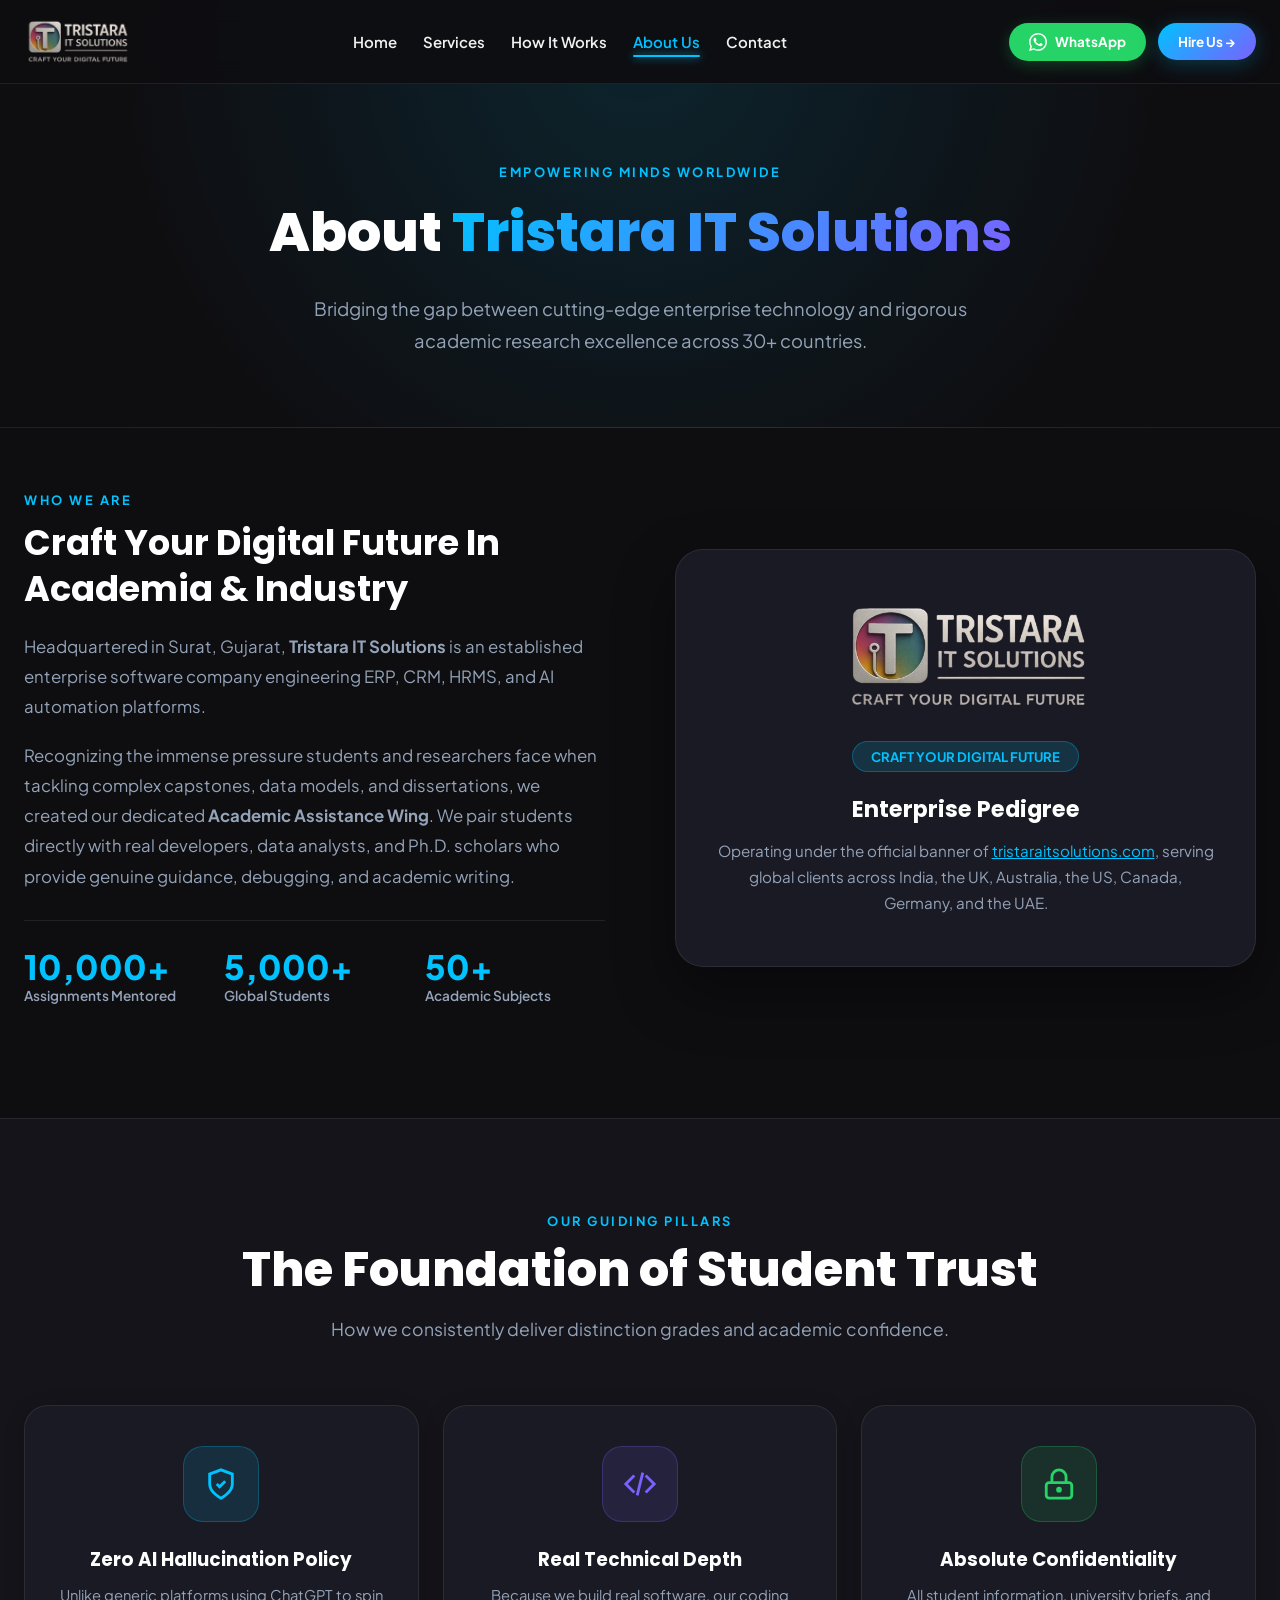
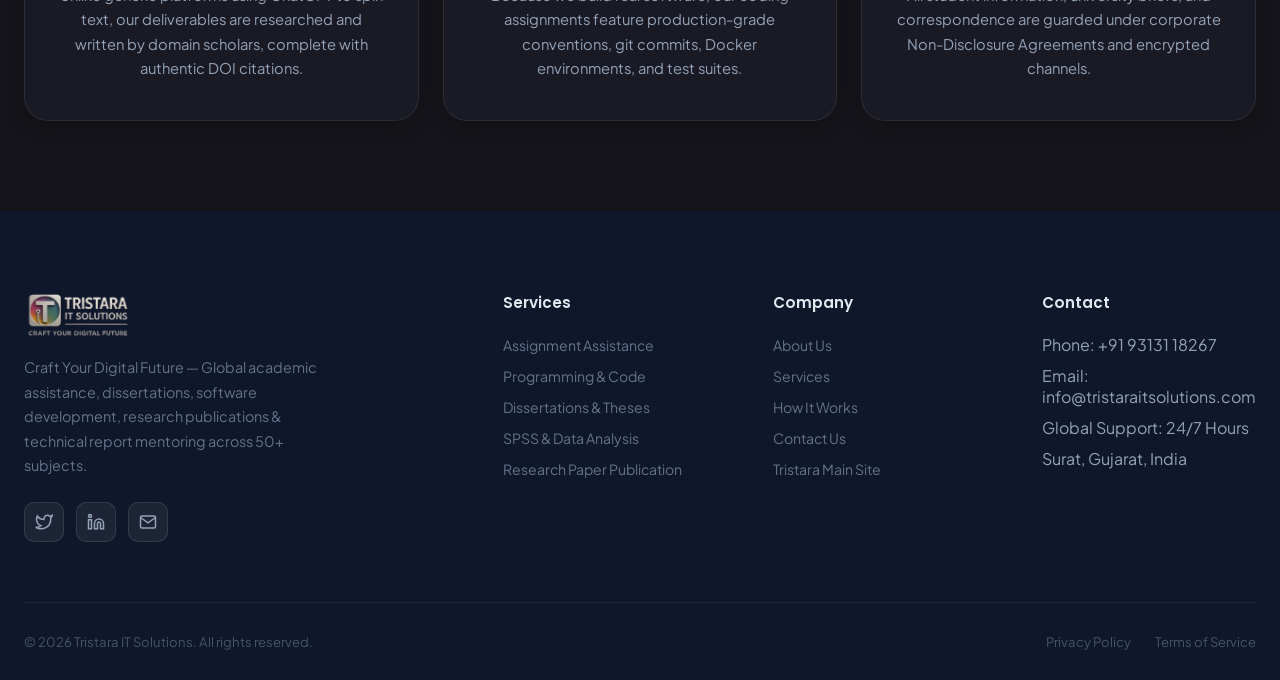
==== about.html @ 6f430f62 "first draft" ====
<!DOCTYPE html>
<html lang="en">
<head>
  <meta charset="UTF-8">
  <meta name="viewport" content="width=device-width, initial-scale=1.0">
  <title>About Us — Tristara IT Solutions | Craft Your Digital Future</title>

  <!-- Google Fonts -->
  <link rel="preconnect" href="https://fonts.googleapis.com">
  <link rel="preconnect" href="https://fonts.gstatic.com" crossorigin>
  <link href="https://fonts.googleapis.com/css2?family=Inter:wght@300;400;500;600;700&family=Plus+Jakarta+Sans:wght@400;500;600;700;800&family=Poppins:wght@300;400;500;600;700;800&display=swap" rel="stylesheet">

  <!-- Stylesheets -->
  <link rel="stylesheet" href="css/style.css">
  <link rel="stylesheet" href="css/animations.css">
  <link rel="stylesheet" href="css/responsive.css">
</head>
<body>

<!-- NAVBAR -->
<nav class="navbar" id="navbar">
  <div class="container">
    <a href="index.html" class="nav-logo">
      <img src="assets/images/tristara-official-logo.png" alt="Tristara IT Solutions" class="nav-logo-img">
    </a>
    <div class="nav-links">
      <a href="index.html">Home</a>
      <a href="services.html">Services</a>
      <a href="how-it-works.html">How It Works</a>
      <a href="about.html" class="active">About Us</a>
      <a href="contact.html">Contact</a>
    </div>

    <div class="nav-btns-group">
      <a href="https://wa.me/919313118267?text=Hi,%20I%20need%20academic%20assignment%20assistance%20from%20Tristara!" target="_blank" class="nav-btn whatsapp-btn">
        <svg width="18" height="18" viewBox="0 0 24 24" fill="currentColor"><path d="M.057 24l1.687-6.163c-1.041-1.804-1.588-3.849-1.587-5.946.003-6.556 5.338-11.891 11.893-11.891 3.181.001 6.167 1.24 8.413 3.488 2.245 2.248 3.481 5.236 3.48 8.414-.003 6.557-5.338 11.892-11.893 11.892-1.99-.001-3.951-.5-5.688-1.448l-6.305 1.654zm6.597-3.807c1.676.995 3.276 1.591 5.392 1.592 5.448 0 9.886-4.434 9.889-9.885.002-5.462-4.415-9.89-9.881-9.892-5.452 0-9.887 4.434-9.889 9.884-.001 2.225.651 3.891 1.746 5.634l-.999 3.648 3.742-.981zm11.387-5.464c-.074-.124-.272-.198-.57-.347-.297-.149-1.758-.868-2.031-.967-.272-.099-.47-.149-.669.149-.198.297-.768.967-.941 1.165-.173.198-.347.223-.644.074-.297-.149-1.255-.462-2.39-1.475-.883-.788-1.48-1.761-1.653-2.059-.173-.297-.018-.458.13-.606.134-.133.297-.347.446-.521.151-.172.2-.296.3-.495.099-.198.05-.372-.025-.521-.075-.148-.669-1.611-.916-2.206-.242-.579-.487-.501-.669-.51l-.57-.01c-.198 0-.52.074-.792.372s-1.04 1.016-1.04 2.479 1.065 2.876 1.213 3.074c.149.198 2.095 3.2 5.076 4.487.709.306 1.263.489 1.694.626.712.226 1.36.194 1.872.118.571-.085 1.758-.719 2.006-1.413.248-.695.248-1.29.173-1.414z"/></svg>
        WhatsApp
      </a>
      <a href="contact.html" class="nav-btn hire-btn">Hire Us →</a>
    </div>

    <button class="mobile-toggle" onclick="toggleMobile()" aria-label="Toggle Navigation">
      <span></span><span></span><span></span>
    </button>
  </div>
</nav>

<!-- Mobile Menu -->
<div class="mobile-menu-overlay" id="mobileOverlay" onclick="toggleMobile()"></div>
<div class="mobile-menu" id="mobileMenu">
  <button class="mobile-close" onclick="toggleMobile()" aria-label="Close Navigation">
    <svg width="24" height="24" fill="none" stroke="#ffffff" stroke-width="2">
      <line x1="18" y1="6" x2="6" y2="18"/>
      <line x1="6" y1="6" x2="18" y2="18"/>
    </svg>
  </button>
  <a href="index.html" onclick="toggleMobile()">Home</a>
  <a href="services.html" onclick="toggleMobile()">Services</a>
  <a href="how-it-works.html" onclick="toggleMobile()">How It Works</a>
  <a href="about.html" class="active" onclick="toggleMobile()">About Us</a>
  <a href="contact.html" onclick="toggleMobile()">Contact</a>
  <div style="margin-top: 24px; display: flex; flex-direction: column; gap: 12px;">
    <a href="https://wa.me/919313118267?text=Hi,%20I%20need%20academic%20assignment%20assistance%20from%20Tristara!" target="_blank" class="nav-btn whatsapp-btn" style="justify-content: center;">
      WhatsApp Quote
    </a>
    <a href="contact.html" class="nav-btn hire-btn" style="justify-content: center;">Hire Us</a>
  </div>
</div>

<!-- PAGE HEADER -->
<section style="padding: 160px 0 70px; background: radial-gradient(circle at 50% 10%, rgba(0, 194, 255, 0.12) 0%, transparent 70%), var(--bg-dark); text-align: center; border-bottom: 1px solid var(--border-dark);">
  <div class="container">
    <div class="section-label">Empowering Minds Worldwide</div>
    <h1 style="font-size: clamp(2.4rem, 4.5vw, 3.4rem); font-weight: 800; color: #ffffff; margin-bottom: 20px;">
      About <span class="gradient-text">Tristara IT Solutions</span>
    </h1>
    <p class="section-desc" style="margin: 0 auto; max-width: 720px; font-size: 1.15rem; color: #94a3b8;">
      Bridging the gap between cutting-edge enterprise technology and rigorous academic research excellence across 30+ countries.
    </p>
  </div>
</section>

<!-- CORPORATE IDENTITY SECTION -->
<section style="padding: 60px 0 90px; background: var(--bg-dark);">
  <div class="container" style="display: grid; grid-template-columns: 1fr 1fr; gap: 70px; align-items: center;">
    <div class="reveal-left">
      <div class="section-label">Who We Are</div>
      <h2 style="font-size: 2.2rem; font-weight: 700; color: #ffffff; margin-bottom: 20px; line-height: 1.3;">Craft Your Digital Future In Academia &amp; Industry</h2>
      <p style="color: #94a3b8; font-size: 1.05rem; line-height: 1.8; margin-bottom: 18px;">
        Headquartered in Surat, Gujarat, <strong>Tristara IT Solutions</strong> is an established enterprise software company engineering ERP, CRM, HRMS, and AI automation platforms.
      </p>
      <p style="color: #94a3b8; font-size: 1.05rem; line-height: 1.8; margin-bottom: 28px;">
        Recognizing the immense pressure students and researchers face when tackling complex capstones, data models, and dissertations, we created our dedicated <strong>Academic Assistance Wing</strong>. We pair students directly with real developers, data analysts, and Ph.D. scholars who provide genuine guidance, debugging, and academic writing.
      </p>
      <div style="display: grid; grid-template-columns: repeat(3, 1fr); gap: 20px; padding: 24px 0; border-top: 1px solid var(--border-dark);">
        <div>
          <div style="font-size: 2.1rem; font-weight: 800; color: var(--primary);">10,000+</div>
          <div style="font-size: 0.85rem; color: #94a3b8; font-weight: 600;">Assignments Mentored</div>
        </div>
        <div>
          <div style="font-size: 2.1rem; font-weight: 800; color: var(--primary);">5,000+</div>
          <div style="font-size: 0.85rem; color: #94a3b8; font-weight: 600;">Global Students</div>
        </div>
        <div>
          <div style="font-size: 2.1rem; font-weight: 800; color: var(--primary);">50+</div>
          <div style="font-size: 0.85rem; color: #94a3b8; font-weight: 600;">Academic Subjects</div>
        </div>
      </div>
    </div>
    <div class="reveal-right" style="text-align: center;">
      <div style="background: var(--card-dark); border: 1px solid var(--border-dark); border-radius: 28px; padding: 50px 40px; box-shadow: 0 25px 60px rgba(0,0,0,0.4); color: #fff;">
        <img src="assets/images/tristara-official-logo.png" alt="Tristara IT Solutions Logo" style="max-width: 250px; margin: 0 auto 28px;">
        <div style="display: inline-block; padding: 6px 18px; background: rgba(0, 194, 255, 0.15); color: #00C2FF; border-radius: 100px; font-size: 0.82rem; font-weight: 700; margin-bottom: 20px; border: 1px solid rgba(0, 194, 255, 0.3);">
          CRAFT YOUR DIGITAL FUTURE
        </div>
        <h3 style="font-size: 1.4rem; font-weight: 700; color: #fff; margin-bottom: 12px;">Enterprise Pedigree</h3>
        <p style="color: #94a3b8; font-size: 0.95rem; line-height: 1.7;">
          Operating under the official banner of <a href="https://tristaraitsolutions.com" target="_blank" style="color: #00C2FF; text-decoration: underline;">tristaraitsolutions.com</a>, serving global clients across India, the UK, Australia, the US, Canada, Germany, and the UAE.
        </p>
      </div>
    </div>
  </div>
</section>

<!-- CORE PILLARS OF EXCELLENCE -->
<section style="padding: 90px 0; background: var(--bg-dark2); border-top: 1px solid var(--border-dark);">
  <div class="container">
    <div style="text-align: center; margin-bottom: 60px;" class="reveal">
      <div class="section-label">Our Guiding Pillars</div>
      <h2 class="section-title">The Foundation of Student Trust</h2>
      <p class="section-desc" style="margin: 0 auto;">How we consistently deliver distinction grades and academic confidence.</p>
    </div>
    <div class="why-grid">
      <div class="why-card reveal">
        <div class="why-icon" style="background: rgba(0, 194, 255, 0.12); border: 1px solid rgba(0, 194, 255, 0.25);">
          <svg viewBox="0 0 24 24" fill="none" stroke="var(--primary)" stroke-width="2"><path d="M12 22s8-4 8-10V5l-8-3-8 3v7c0 6 8 10 8 10z"/><path d="M9 12l2 2 4-4"/></svg>
        </div>
        <h3>Zero AI Hallucination Policy</h3>
        <p>Unlike generic platforms using ChatGPT to spin text, our deliverables are researched and written by domain scholars, complete with authentic DOI citations.</p>
      </div>
      <div class="why-card reveal">
        <div class="why-icon" style="background: rgba(123, 97, 255, 0.12); border: 1px solid rgba(123, 97, 255, 0.25);">
          <svg viewBox="0 0 24 24" fill="none" stroke="var(--purple)" stroke-width="2"><polyline points="16 18 22 12 16 6"/><polyline points="8 6 2 12 8 18"/><line x1="14" y1="4" x2="10" y2="20"/></svg>
        </div>
        <h3>Real Technical Depth</h3>
        <p>Because we build real software, our coding assignments feature production-grade conventions, git commits, Docker environments, and test suites.</p>
      </div>
      <div class="why-card reveal">
        <div class="why-icon" style="background: rgba(37, 211, 102, 0.12); border: 1px solid rgba(37, 211, 102, 0.25);">
          <svg viewBox="0 0 24 24" fill="none" stroke="#25D366" stroke-width="2"><rect x="3" y="11" width="18" height="11" rx="2" ry="2"/><path d="M7 11V7a5 5 0 0 1 10 0v4"/><circle cx="12" cy="16" r="1"/></svg>
        </div>
        <h3>Absolute Confidentiality</h3>
        <p>All student information, university briefs, and correspondence are guarded under corporate Non-Disclosure Agreements and encrypted channels.</p>
      </div>
    </div>
  </div>
</section>

<!-- FOOTER -->
<footer class="footer">
  <div class="container">
    <div class="footer-grid">
      <div class="footer-brand">
        <div class="nav-logo">
          <img src="assets/images/tristara-official-logo.png" alt="Tristara IT Solutions" class="nav-logo-img">
        </div>
        <p>Craft Your Digital Future — Global academic assistance, dissertations, software development, research publications & technical report mentoring across 50+ subjects.</p>
        <div class="social-links">
          <a href="#" class="social-link" aria-label="Twitter"><svg viewBox="0 0 24 24" fill="none" stroke="currentColor" stroke-width="2"><path d="M23 3a10.9 10.9 0 0 1-3.14 1.53 4.48 4.48 0 0 0-7.86 3v1A10.66 10.66 0 0 1 3 4s-4 9 5 13a11.64 11.64 0 0 1-7 2c9 5 20 0 20-11.5a4.5 4.5 0 0 0-.08-.83A7.72 7.72 0 0 0 23 3z"/></svg></a>
          <a href="#" class="social-link" aria-label="LinkedIn"><svg viewBox="0 0 24 24" fill="none" stroke="currentColor" stroke-width="2"><path d="M16 8a6 6 0 0 1 6 6v7h-4v-7a2 2 0 0 0-2-2 2 2 0 0 0-2 2v7h-4v-7a6 6 0 0 1 6-6z"/><rect x="2" y="9" width="4" height="12"/><circle cx="4" cy="4" r="2"/></svg></a>
          <a href="#" class="social-link" aria-label="Email"><svg viewBox="0 0 24 24" fill="none" stroke="currentColor" stroke-width="2"><path d="M4 4h16c1.1 0 2 .9 2 2v12c0 1.1-.9 2-2 2H4c-1.1 0-2-.9-2-2V6c0-1.1.9-2 2-2z"/><polyline points="22,6 12,13 2,6"/></svg></a>
        </div>
      </div>
      <div class="footer-col">
        <h4>Services</h4>
        <ul>
          <li><a href="services.html">Assignment Assistance</a></li>
          <li><a href="services.html">Programming &amp; Code</a></li>
          <li><a href="services.html">Dissertations &amp; Theses</a></li>
          <li><a href="services.html">SPSS &amp; Data Analysis</a></li>
          <li><a href="services.html">Research Paper Publication</a></li>
        </ul>
      </div>
      <div class="footer-col">
        <h4>Company</h4>
        <ul>
          <li><a href="about.html">About Us</a></li>
          <li><a href="services.html">Services</a></li>
          <li><a href="how-it-works.html">How It Works</a></li>
          <li><a href="contact.html">Contact Us</a></li>
          <li><a href="https://tristaraitsolutions.com" target="_blank">Tristara Main Site</a></li>
        </ul>
      </div>
      <div class="footer-col">
        <h4>Contact</h4>
        <ul>
          <li>Phone: +91 93131 18267</li>
          <li>Email: info@tristaraitsolutions.com</li>
          <li>Global Support: 24/7 Hours</li>
          <li>Surat, Gujarat, India</li>
        </ul>
      </div>
    </div>
    <div class="footer-bottom">
      <p>&copy; 2026 Tristara IT Solutions. All rights reserved.</p>
      <div class="footer-legal">
        <a href="#">Privacy Policy</a>
        <a href="#">Terms of Service</a>
      </div>
    </div>
  </div>
</footer>

<!-- JavaScript -->
<script src="js/animations.js"></script>
<script src="js/main.js"></script>
</body>
</html>
---- css/style.css ----
/* ===== THEME VARIABLES (MATCHING TRISTARAITSOLUTIONS.COM) ===== */
:root {
  --primary: #00C2FF;
  --primary-glow: rgba(0, 194, 255, 0.35);
  --blue: #00C2FF;
  --purple: #7B61FF;
  --grad: linear-gradient(135deg, #00C2FF, #7B61FF);
  --bg-dark: #0e0e11;
  --bg-dark2: #14141a;
  --card-dark: #1a1a24;
  --border-dark: rgba(255, 255, 255, 0.08);
  --border-hover: rgba(0, 194, 255, 0.35);
  --text-white: #ffffff;
  --text-gray: #94a3b8;
  --text-dark: #e2e8f0;
  --nav-height: 84px;
}

/* ===== RESET & BASE ===== */
*,
*::before,
*::after {
  margin: 0;
  padding: 0;
  box-sizing: border-box;
}

html {
  scroll-behavior: smooth;
  font-size: 16px;
}

body {
  font-family: 'Plus Jakarta Sans', 'Inter', sans-serif;
  color: #e2e8f0;
  background: var(--bg-dark);
  overflow-x: hidden;
  -webkit-font-smoothing: antialiased;
}

h1, h2, h3, h4, h5, h6 {
  font-family: 'Poppins', 'Plus Jakarta Sans', sans-serif;
}

a {
  text-decoration: none;
  color: inherit;
}

img {
  max-width: 100%;
  display: block;
}

ul {
  list-style: none;
}


/* ===== UTILITY ===== */
.container {
  max-width: 1280px;
  margin: 0 auto;
  padding: 0 24px;
}

.section-label {
  font-family: 'Plus Jakarta Sans', sans-serif;
  font-size: 0.8rem;
  font-weight: 700;
  letter-spacing: 2.5px;
  text-transform: uppercase;
  color: var(--primary);
  margin-bottom: 12px;
  display: inline-block;
}

.section-title {
  font-size: clamp(2.2rem, 4.2vw, 3rem);
  font-weight: 800;
  color: #ffffff;
  line-height: 1.2;
  margin-bottom: 16px;
}

.section-desc {
  font-size: 1.1rem;
  color: #94a3b8;
  line-height: 1.75;
  max-width: 640px;
}


/* ===== BUTTONS (MATCHING TRISTARA ITSOLUTIONS) ===== */
.btn-primary, .btn-grad {
  display: inline-flex;
  align-items: center;
  gap: 8px;
  padding: 13px 28px;
  background: var(--grad);
  color: #fff;
  font-family: 'Plus Jakarta Sans', sans-serif;
  font-weight: 700;
  font-size: 0.95rem;
  border: none;
  border-radius: 50px;
  cursor: pointer;
  transition: all 0.3s ease;
  box-shadow: 0 4px 20px rgba(0, 194, 255, 0.25);
}

.btn-primary:hover, .btn-grad:hover {
  transform: translateY(-2px);
  box-shadow: 0 8px 30px rgba(0, 194, 255, 0.45);
  opacity: 0.95;
}

.btn-secondary {
  display: inline-flex;
  align-items: center;
  gap: 8px;
  padding: 13px 28px;
  background: rgba(255, 255, 255, 0.05);
  color: #ffffff;
  font-family: 'Plus Jakarta Sans', sans-serif;
  font-weight: 600;
  font-size: 0.95rem;
  border: 1.5px solid rgba(255, 255, 255, 0.2);
  border-radius: 50px;
  cursor: pointer;
  transition: all 0.3s ease;
}

.btn-secondary:hover {
  background: rgba(255, 255, 255, 0.12);
  border-color: var(--primary);
  color: var(--primary);
  transform: translateY(-2px);
}

.nav-btns-group {
  display: flex;
  align-items: center;
  gap: 12px;
}

.nav-btn {
  padding: 10px 20px;
  border-radius: 50px;
  text-decoration: none;
  font-weight: 700;
  font-size: 13.5px;
  transition: 0.3s;
  display: inline-flex;
  align-items: center;
  gap: 8px;
  border: none;
  cursor: pointer;
  font-family: 'Plus Jakarta Sans', sans-serif;
}

.whatsapp-btn {
  background: #25D366;
  color: #fff;
  box-shadow: 0 4px 15px rgba(37, 211, 102, 0.25);
}

.whatsapp-btn:hover {
  transform: translateY(-2px);
  box-shadow: 0 8px 25px rgba(37, 211, 102, 0.4);
  color: #fff;
}

.hire-btn {
  background: linear-gradient(135deg, #00C2FF, #7B61FF);
  color: #fff;
  box-shadow: 0 4px 20px rgba(0, 194, 255, 0.25);
}

.hire-btn:hover {
  transform: translateY(-2px);
  box-shadow: 0 8px 30px rgba(0, 194, 255, 0.45);
  opacity: 0.95;
}


/* ===== PREMIUM NAVBAR (MATCHING TRISTARAITSOLUTIONS.COM) ===== */
.navbar {
  position: fixed;
  top: 0;
  left: 0;
  width: 100%;
  height: var(--nav-height);
  z-index: 1000;
  background: rgba(14, 14, 17, 0.95);
  backdrop-filter: blur(12px);
  -webkit-backdrop-filter: blur(12px);
  border-bottom: 1px solid rgba(255, 255, 255, 0.08);
  display: flex;
  align-items: center;
  transition: all 0.3s ease;
}

.navbar.scrolled {
  background: rgba(14, 14, 17, 0.98);
  box-shadow: 0 10px 30px rgba(0, 0, 0, 0.4);
}

.navbar .container {
  display: flex;
  justify-content: space-between;
  align-items: center;
  width: 100%;
}

.nav-logo {
  display: flex;
  align-items: center;
  text-decoration: none;
}

.nav-logo-img {
  height: 48px;
  width: auto;
  max-width: 190px;
  object-fit: contain;
  display: block;
  transition: transform 0.3s ease;
}

.nav-logo:hover .nav-logo-img {
  transform: scale(1.03);
}

.nav-links {
  display: flex;
  align-items: center;
  gap: 26px;
  list-style: none;
}

.nav-links a {
  font-size: 15px;
  font-weight: 600;
  color: #f1f1f1;
  transition: color 0.25s ease;
  position: relative;
  display: flex;
  align-items: center;
  gap: 6px;
  padding: 6px 0;
}

.nav-links a:hover,
.nav-links a.active {
  color: var(--primary);
}

.nav-links a.active::after {
  content: '';
  position: absolute;
  bottom: 0;
  left: 0;
  width: 100%;
  height: 2px;
  background: var(--primary);
  border-radius: 2px;
  box-shadow: 0 0 8px var(--primary);
}

.mobile-toggle {
  display: none;
  cursor: pointer;
  background: none;
  border: none;
}

.mobile-toggle span {
  display: block;
  width: 26px;
  height: 2px;
  background: #ffffff;
  margin: 6px 0;
  transition: all 0.3s;
}


/* ===== HERO ===== */
.hero {
  min-height: 100vh;
  display: flex;
  align-items: center;
  padding-top: calc(var(--nav-height) + 40px);
  position: relative;
  overflow: hidden;
  background: radial-gradient(circle at 80% 20%, rgba(0, 194, 255, 0.08) 0%, transparent 60%),
              radial-gradient(circle at 20% 80%, rgba(123, 97, 255, 0.06) 0%, transparent 60%),
              var(--bg-dark);
}

.hero::before {
  content: '';
  position: absolute;
  top: -30%;
  right: -10%;
  width: 700px;
  height: 700px;
  background: radial-gradient(circle, rgba(0, 194, 255, 0.12) 0%, transparent 70%);
  border-radius: 50%;
  pointer-events: none;
}

.hero::after {
  content: '';
  position: absolute;
  bottom: -20%;
  left: -10%;
  width: 600px;
  height: 600px;
  background: radial-gradient(circle, rgba(123, 97, 255, 0.08) 0%, transparent 70%);
  border-radius: 50%;
  pointer-events: none;
}

.hero .container {
  display: grid;
  grid-template-columns: 1fr 1fr;
  gap: 60px;
  align-items: center;
  position: relative;
  z-index: 2;
}

.hero-content {
  max-width: 580px;
}

.hero-badge {
  display: inline-flex;
  align-items: center;
  gap: 8px;
  padding: 8px 18px;
  background: linear-gradient(135deg, rgba(0, 194, 255, 0.12), rgba(123, 97, 255, 0.12));
  border: 1px solid rgba(0, 194, 255, 0.3);
  color: var(--primary);
  font-size: 0.82rem;
  font-weight: 700;
  border-radius: 50px;
  margin-bottom: 24px;
  letter-spacing: 0.5px;
}

.hero-badge span {
  animation: pulse-dot 2s infinite;
}

@keyframes pulse-dot {
  0%, 100% { opacity: 1; }
  50% { opacity: 0.3; }
}

.hero h1 {
  font-size: clamp(2.5rem, 5vw, 3.8rem);
  font-weight: 800;
  line-height: 1.15;
  color: #ffffff;
  margin-bottom: 20px;
}

.hero h1 .gradient-text, .gradient-text {
  background: var(--grad);
  -webkit-background-clip: text;
  -webkit-text-fill-color: transparent;
  background-clip: text;
}

.hero p {
  font-size: 1.15rem;
  color: #94a3b8;
  line-height: 1.75;
  margin-bottom: 36px;
}

.hero-buttons {
  display: flex;
  gap: 16px;
  flex-wrap: wrap;
  margin-bottom: 48px;
}

.hero-trust {
  display: flex;
  gap: 32px;
  flex-wrap: wrap;
  border-top: 1px solid var(--border-dark);
  padding-top: 28px;
}

.trust-item {
  display: flex;
  align-items: center;
  gap: 12px;
}

.trust-icon {
  width: 42px;
  height: 42px;
  background: rgba(0, 194, 255, 0.1);
  border: 1px solid rgba(0, 194, 255, 0.2);
  border-radius: 12px;
  display: flex;
  align-items: center;
  justify-content: center;
}

.trust-icon svg {
  width: 20px;
  height: 20px;
  color: var(--primary);
}

.trust-text .trust-number {
  font-family: 'Poppins', sans-serif;
  font-weight: 700;
  font-size: 1.1rem;
  color: #ffffff;
}

.trust-text .trust-label {
  font-size: 0.78rem;
  color: #94a3b8;
  font-weight: 500;
}


/* ===== HERO ILLUSTRATION ===== */
.hero-visual {
  position: relative;
  display: flex;
  align-items: center;
  justify-content: center;
}

.hero-illustration {
  width: 100%;
  max-width: 520px;
  position: relative;
  z-index: 2;
}

.hero-illustration svg {
  width: 100%;
  height: auto;
}


/* ===== FLOATING ELEMENTS ===== */
.floating-el {
  position: absolute;
  z-index: 3;
  animation: float 6s ease-in-out infinite;
}

.floating-el:nth-child(2) { animation-delay: -1s; }
.floating-el:nth-child(3) { animation-delay: -2s; }
.floating-el:nth-child(4) { animation-delay: -3s; }
.floating-el:nth-child(5) { animation-delay: -4s; }

@keyframes float {
  0%, 100% { transform: translateY(0px) rotate(0deg); }
  25% { transform: translateY(-15px) rotate(2deg); }
  50% { transform: translateY(-8px) rotate(-1deg); }
  75% { transform: translateY(-20px) rotate(1deg); }
}

.float-book   { top: 5%; right: 5%; }
.float-paper  { top: 20%; left: -5%; }
.float-laptop { bottom: 15%; right: 0%; }
.float-bulb   { top: -5%; left: 30%; }
.float-code   { bottom: 5%; left: 5%; }


/* ===== TRUST BAR ===== */
.trust-bar {
  padding: 60px 0;
  background: linear-gradient(135deg, #2563EB, #1E40AF);
  position: relative;
  overflow: hidden;
}

.trust-bar::before {
  content: '';
  position: absolute;
  top: 0; left: 0; right: 0; bottom: 0;
  background: url("data:image/svg+xml,%3Csvg width='60' height='60' viewBox='0 0 60 60' xmlns='http://www.w3.org/2000/svg'%3E%3Cg fill='none' fill-rule='evenodd'%3E%3Cg fill='%23ffffff' fill-opacity='0.05'%3E%3Cpath d='M36 34v-4h-2v4h-4v2h4v4h2v-4h4v-2h-4zm0-30V0h-2v4h-4v2h4v4h2V6h4V4h-4zM6 34v-4H4v4H0v2h4v4h2v-4h4v-2H6zM6 4V0H4v4H0v2h4v4h2V6h4V4H6z'/%3E%3C/g%3E%3C/g%3E%3C/svg%3E");
  pointer-events: none;
}

.trust-bar .container {
  display: grid;
  grid-template-columns: repeat(4, 1fr);
  gap: 40px;
  text-align: center;
}

.trust-stat {
  position: relative;
}

.trust-stat-number {
  font-family: 'Poppins', sans-serif;
  font-size: clamp(2rem, 4vw, 2.8rem);
  font-weight: 700;
  color: #ffffff;
  margin-bottom: 4px;
}

.trust-stat-label {
  font-size: 0.95rem;
  color: rgba(255, 255, 255, 0.8);
  font-weight: 400;
}


/* ===== HOW IT WORKS (LIGHT THEME) ===== */
.how-it-works {
  padding: 120px 0;
  position: relative;
  background: #f8faff;
  border-top: 1px solid #e2e8f0;
  border-bottom: 1px solid #e2e8f0;
}

.how-header {
  text-align: center;
  margin-bottom: 80px;
}

.how-header .section-label {
  color: #2563EB;
}

.how-header .section-title {
  color: #0f172a;
}

.how-header .section-desc {
  color: #64748b;
  margin: 0 auto;
}

/* Paper Airplane SVG Path */
.airplane-path-container {
  position: absolute;
  top: 0;
  left: 0;
  width: 100%;
  height: 100%;
  pointer-events: none;
  z-index: 1;
}

.airplane-path-container svg {
  width: 100%;
  height: 100%;
}

.flight-path {
  fill: none;
  stroke: #2563EB;
  stroke-width: 2.5;
  stroke-dasharray: 8, 8;
  opacity: 0.45;
}

.paper-airplane {
  position: absolute;
  z-index: 5;
  filter: drop-shadow(0 4px 14px rgba(37, 99, 235, 0.35));
  transition: none;
}

/* Steps */
.steps-wrapper {
  position: relative;
  z-index: 2;
}

.step-row {
  display: grid;
  grid-template-columns: 1fr 1fr;
  gap: 80px;
  align-items: center;
  margin-bottom: 100px;
}

.step-row:last-child {
  margin-bottom: 0;
}

.step-row.reverse .step-visual {
  order: 2;
}

.step-row.reverse .step-content {
  order: 1;
}

.step-visual {
  display: flex;
  justify-content: center;
  align-items: center;
}

.step-illustration {
  width: 100%;
  max-width: 380px;
  position: relative;
}

.step-illustration svg {
  width: 100%;
  height: auto;
}

.step-number {
  display: inline-flex;
  align-items: center;
  justify-content: center;
  width: 50px;
  height: 50px;
  background: linear-gradient(135deg, #2563EB, #7B61FF);
  color: #fff;
  font-family: 'Poppins', sans-serif;
  font-weight: 700;
  font-size: 1.25rem;
  border-radius: 16px;
  margin-bottom: 20px;
  box-shadow: 0 4px 20px rgba(37, 99, 235, 0.25);
}

.step-content h3 {
  font-size: 1.7rem;
  font-weight: 700;
  color: #0f172a;
  margin-bottom: 14px;
}

.step-content p {
  font-size: 1.05rem;
  color: #475569;
  line-height: 1.75;
  max-width: 440px;
}

.step-content .step-features {
  margin-top: 24px;
  display: flex;
  flex-direction: column;
  gap: 12px;
}

.step-feature {
  display: flex;
  align-items: center;
  gap: 12px;
  font-size: 0.95rem;
  color: #334155;
}

.step-feature svg {
  width: 18px;
  height: 18px;
  color: #2563EB;
  flex-shrink: 0;
}


/* ===== SERVICES ===== */
.services {
  padding: 120px 0;
  background: var(--bg-dark);
}

.services-header {
  text-align: center;
  margin-bottom: 70px;
}

.services-header .section-desc {
  margin: 0 auto;
}

.services-grid {
  display: grid;
  grid-template-columns: repeat(3, 1fr);
  gap: 28px;
}

.service-card {
  position: relative;
  background: var(--card-dark);
  border: 1px solid var(--border-dark);
  border-radius: 20px;
  padding: 38px 30px;
  transition: all 0.4s cubic-bezier(0.16, 1, 0.3, 1);
  overflow: hidden;
  cursor: pointer;
}

.service-card::before {
  content: '';
  position: absolute;
  top: 0;
  left: 0;
  width: 100%;
  height: 3px;
  background: var(--grad);
  transform: scaleX(0);
  transform-origin: left;
  transition: transform 0.4s cubic-bezier(0.16, 1, 0.3, 1);
}

.service-card:hover {
  border-color: var(--border-hover);
  transform: translateY(-8px);
  box-shadow: 0 20px 50px rgba(0, 194, 255, 0.12);
}

.service-card:hover::before {
  transform: scaleX(1);
}

.service-card:nth-child(even) {
  margin-top: 40px;
}

.service-icon {
  width: 64px;
  height: 64px;
  background: rgba(0, 194, 255, 0.1);
  border: 1px solid rgba(0, 194, 255, 0.2);
  border-radius: 16px;
  display: flex;
  align-items: center;
  justify-content: center;
  margin-bottom: 22px;
  transition: all 0.3s ease;
}

.service-card:hover .service-icon {
  background: var(--grad);
  border-color: transparent;
}

.service-card:hover .service-icon svg {
  color: #fff;
}

.service-icon svg {
  width: 28px;
  height: 28px;
  color: var(--primary);
  transition: color 0.3s;
}

.service-card h3 {
  font-size: 1.25rem;
  font-weight: 700;
  color: #ffffff;
  margin-bottom: 12px;
}

.service-card p {
  font-size: 0.92rem;
  color: #94a3b8;
  line-height: 1.65;
}

.service-card .service-arrow {
  display: flex;
  align-items: center;
  gap: 6px;
  margin-top: 18px;
  font-size: 0.88rem;
  font-weight: 600;
  color: var(--primary);
  opacity: 0;
  transform: translateX(-10px);
  transition: all 0.3s ease;
}

.service-card:hover .service-arrow {
  opacity: 1;
  transform: translateX(0);
}


/* ===== SUBJECTS (GLOBAL KNOWLEDGE NETWORK GLOBE THEME — LIGHT SECTION, DARK GLOBE & PILLS) ===== */
.subjects {
  padding: 120px 0;
  background: #ffffff;
  border-top: 1px solid #e2e8f0;
  border-bottom: 1px solid #e2e8f0;
  position: relative;
  overflow: hidden;
}

.subjects-header {
  text-align: center;
  margin-bottom: 50px;
  position: relative;
  z-index: 5;
}

.subjects-header .section-label {
  color: #2563EB;
}

.subjects-header .section-title {
  color: #0f172a;
}

.subjects-header .section-desc {
  margin: 0 auto;
  color: #64748b;
}

/* Orbit Ecosystem Container */
.subjects-orbit-stage {
  position: relative;
  max-width: 960px;
  min-height: 620px;
  margin: 0 auto;
  display: flex;
  align-items: center;
  justify-content: center;
}

/* Central Elegant Light Tech Globe */
.globe-core {
  position: relative;
  z-index: 10;
  width: 154px;
  height: 154px;
  border-radius: 50%;
  background: radial-gradient(circle at 35% 35%, #ffffff 0%, #eff6ff 70%, #dbeafe 100%);
  border: 2px solid #64748b;
  box-shadow: 0 12px 35px rgba(15, 23, 42, 0.12), inset 0 2px 6px rgba(255, 255, 255, 0.8);
  display: flex;
  flex-direction: column;
  align-items: center;
  justify-content: center;
  text-align: center;
}

.globe-icon-svg {
  width: 62px;
  height: 62px;
  margin-bottom: 4px;
}

.globe-core .globe-badge-txt {
  font-family: 'Poppins', sans-serif;
  font-size: 0.82rem;
  font-weight: 700;
  letter-spacing: 0.5px;
  text-transform: uppercase;
  color: #0f172a;
}

.globe-core .globe-sub-txt {
  font-size: 0.72rem;
  font-weight: 700;
  color: #2563EB;
}

/* Concentric Orbit Rings (Darkened for Clear Definition) */
.orbit-ring {
  position: absolute;
  top: 50%;
  left: 50%;
  transform: translate(-50%, -50%);
  border-radius: 50%;
  pointer-events: none;
}

.orbit-ring-inner {
  width: 360px;
  height: 360px;
  border: 2px dashed #64748b;
  opacity: 0.85;
}

.orbit-ring-mid {
  width: 560px;
  height: 560px;
  border: 2px dashed #64748b;
  opacity: 0.65;
}

.orbit-ring-outer {
  width: 760px;
  height: 760px;
  border: 2px dashed #94a3b8;
  opacity: 0.6;
}

/* Orbit Subject Nodes (Clean Premium Cards with Defined Darker Borders) */
.subject-node {
  position: absolute;
  z-index: 12;
  background: #ffffff;
  border: 1.5px solid #94a3b8;
  border-radius: 30px;
  padding: 10px 22px;
  font-family: 'Plus Jakarta Sans', sans-serif;
  font-size: 0.88rem;
  font-weight: 600;
  color: #0f172a;
  display: inline-flex;
  align-items: center;
  gap: 9px;
  white-space: nowrap;
  box-shadow: 0 4px 18px rgba(15, 23, 42, 0.08);
  transition: all 0.25s ease;
  cursor: pointer;
}

.subject-node .node-dot {
  width: 8px;
  height: 8px;
  border-radius: 50%;
  background: #2563EB;
  flex-shrink: 0;
}

/* Simple, gentle hover animation */
.subject-node:hover {
  border-color: #2563EB;
  color: #2563EB;
  background: #f8faff;
  transform: translateY(-2px);
  box-shadow: 0 8px 24px rgba(37, 99, 235, 0.14);
}

/* Maintain exact center X alignment for middle three items on hover */
.subject-node.sn-cs:hover,
.subject-node.sn-ds:hover,
.subject-node.sn-fin:hover {
  transform: translateX(-50%) translateY(-2px);
}

/* Node Clean Orbital Coordinates */
.sn-cs   { top: 5%;  left: 50%; transform: translateX(-50%); }
.sn-it   { top: 16%; right: 14%; }
.sn-eng  { top: 40%; right: 4%; }
.sn-math { top: 66%; right: 8%; }
.sn-bus  { bottom: 12%; right: 20%; }
.sn-fin  { bottom: 3%; left: 50%; transform: translateX(-50%); }
.sn-mkt  { bottom: 12%; left: 20%; }
.sn-stat { top: 66%; left: 8%; }
.sn-hlth { top: 40%; left: 4%; }
.sn-econ { top: 16%; left: 14%; }
.sn-ds   { top: 27%; left: 50%; transform: translateX(-50%); }

/* Mobile fallback for orbit */
@media (max-width: 820px) {
  .subjects-orbit-stage {
    min-height: auto;
    display: flex;
    flex-wrap: wrap;
    gap: 12px;
    justify-content: center;
    padding: 20px 0;
  }
  .globe-core {
    width: 130px;
    height: 130px;
    margin-bottom: 24px;
    order: -1;
  }
  .globe-icon-svg {
    width: 50px;
    height: 50px;
  }
  .orbit-ring {
    display: none;
  }
  .subject-node {
    position: static;
    transform: none !important;
  }
}


/* ===== WHY CHOOSE US (DARK THEME) ===== */
.why-us {
  padding: 120px 0;
  background: var(--bg-dark2);
  border-top: 1px solid var(--border-dark);
}

.why-header {
  text-align: center;
  margin-bottom: 70px;
}

.why-header .section-label {
  color: var(--primary);
}

.why-header .section-title {
  color: #ffffff;
}

.why-header .section-desc {
  margin: 0 auto;
  color: #94a3b8;
}

.why-grid {
  display: grid;
  grid-template-columns: repeat(3, 1fr);
  gap: 24px;
}

.why-card {
  background: var(--card-dark);
  border: 1px solid var(--border-dark);
  border-radius: 24px;
  padding: 40px 32px;
  text-align: center;
  transition: all 0.4s cubic-bezier(0.16, 1, 0.3, 1);
  box-shadow: 0 4px 20px rgba(0, 0, 0, 0.2);
}

.why-card:hover {
  transform: translateY(-6px);
  box-shadow: 0 20px 50px rgba(0, 194, 255, 0.15);
  border-color: var(--primary);
}

.why-icon {
  width: 76px;
  height: 76px;
  background: rgba(0, 194, 255, 0.1);
  border: 1px solid rgba(0, 194, 255, 0.2);
  border-radius: 20px;
  display: flex;
  align-items: center;
  justify-content: center;
  margin: 0 auto 24px;
  transition: all 0.3s ease;
}

.why-card:hover .why-icon {
  background: var(--grad);
  border-color: transparent;
}

.why-icon svg {
  width: 34px;
  height: 34px;
  color: var(--primary);
  transition: color 0.3s ease;
}

.why-card:hover .why-icon svg {
  color: #ffffff;
}

.why-card h3 {
  font-size: 1.15rem;
  font-weight: 700;
  color: #ffffff;
  margin-bottom: 10px;
}

.why-card p {
  font-size: 0.92rem;
  color: #94a3b8;
  line-height: 1.65;
}


/* ===== ACHIEVEMENTS ===== */
.achievements {
  padding: 120px 0;
  background: linear-gradient(135deg, #0f172a, #1e293b);
  position: relative;
  overflow: hidden;
}

.achievements::before {
  content: '';
  position: absolute;
  top: 50%;
  left: 50%;
  width: 600px;
  height: 600px;
  background: radial-gradient(circle, rgba(37, 99, 235, 0.15) 0%, transparent 70%);
  transform: translate(-50%, -50%);
  pointer-events: none;
}

.achieve-header {
  text-align: center;
  margin-bottom: 60px;
}

.achieve-header .section-label { color: #60a5fa; }
.achieve-header .section-title { color: #ffffff; }
.achieve-header .section-desc { color: rgba(255, 255, 255, 0.6); margin: 0 auto; }

.achieve-grid {
  display: grid;
  grid-template-columns: repeat(4, 1fr);
  gap: 24px;
  position: relative;
  z-index: 2;
}

.achieve-card {
  background: rgba(255, 255, 255, 0.06);
  backdrop-filter: blur(20px);
  -webkit-backdrop-filter: blur(20px);
  border: 1px solid rgba(255, 255, 255, 0.1);
  border-radius: 24px;
  padding: 40px 24px;
  text-align: center;
  transition: all 0.4s ease;
}

.achieve-card:hover {
  background: rgba(255, 255, 255, 0.1);
  border-color: rgba(37, 99, 235, 0.4);
  transform: translateY(-4px);
}

.achieve-badge {
  width: 64px;
  height: 64px;
  background: linear-gradient(135deg, rgba(37, 99, 235, 0.3), rgba(30, 64, 175, 0.3));
  border-radius: 16px;
  display: flex;
  align-items: center;
  justify-content: center;
  margin: 0 auto 20px;
}

.achieve-badge svg {
  width: 28px;
  height: 28px;
  color: #60a5fa;
}

.achieve-card .achieve-number {
  font-family: 'Poppins', sans-serif;
  font-size: 2.2rem;
  font-weight: 700;
  color: #ffffff;
  margin-bottom: 4px;
}

.achieve-card .achieve-label {
  font-size: 0.9rem;
  color: rgba(255, 255, 255, 0.6);
}


/* ===== TESTIMONIALS (LIGHT THEME) ===== */
.testimonials {
  padding: 120px 0;
  background: #ffffff;
  border-top: 1px solid #e2e8f0;
}

.test-header {
  text-align: center;
  margin-bottom: 60px;
}

.test-header .section-label {
  color: #2563EB;
}

.test-header .section-title {
  color: #0f172a;
}

.test-header .section-desc {
  color: #64748b;
  margin: 0 auto;
}

.test-carousel {
  display: flex;
  gap: 24px;
  overflow: hidden;
  position: relative;
}

.test-track {
  display: flex;
  gap: 24px;
  animation: scroll-testimonials 30s linear infinite;
}

@keyframes scroll-testimonials {
  0%   { transform: translateX(0); }
  100% { transform: translateX(-50%); }
}

.test-track:hover {
  animation-play-state: paused;
}

.test-card {
  flex-shrink: 0;
  width: 380px;
  background: #f8faff;
  border: 1.5px solid #e2e8f0;
  border-radius: 20px;
  padding: 32px;
  transition: all 0.3s ease;
  box-shadow: 0 4px 16px rgba(15, 23, 42, 0.04);
}

.test-card:hover {
  border-color: #2563EB;
  transform: translateY(-4px);
  box-shadow: 0 12px 30px rgba(37, 99, 235, 0.12);
}

.test-stars {
  display: flex;
  gap: 4px;
  margin-bottom: 16px;
}

.test-stars svg {
  width: 18px;
  height: 18px;
  color: #f59e0b;
}

.test-text {
  font-size: 0.95rem;
  color: #334155;
  line-height: 1.7;
  margin-bottom: 20px;
  font-style: italic;
}

.test-author {
  display: flex;
  align-items: center;
  gap: 14px;
}

.test-avatar {
  width: 48px;
  height: 48px;
  border-radius: 14px;
  background: linear-gradient(135deg, #2563EB, #7B61FF);
  display: flex;
  align-items: center;
  justify-content: center;
  font-family: 'Poppins', sans-serif;
  font-weight: 700;
  font-size: 1rem;
  color: #ffffff;
}

.test-name {
  font-family: 'Poppins', sans-serif;
  font-weight: 600;
  font-size: 0.95rem;
  color: #0f172a;
}

.test-meta {
  font-size: 0.8rem;
  color: #64748b;
  display: flex;
  align-items: center;
  gap: 6px;
}

.test-flag {
  font-size: 1rem;
}


/* ===== CONTACT ===== */
.contact {
  padding: 120px 0;
  background: var(--bg-dark);
}

.contact .container {
  display: grid;
  grid-template-columns: 1fr 1fr;
  gap: 80px;
  align-items: center;
}

.contact-info h2 {
  font-size: clamp(2rem, 3.8vw, 2.7rem);
  font-weight: 800;
  color: #ffffff;
  margin-bottom: 18px;
}

.contact-info p {
  font-size: 1.05rem;
  color: #94a3b8;
  line-height: 1.75;
  margin-bottom: 36px;
}

.contact-illustration svg {
  width: 100%;
  max-width: 400px;
  height: auto;
}

.contact-features {
  display: flex;
  flex-direction: column;
  gap: 16px;
  margin-top: 32px;
}

.contact-feature {
  display: flex;
  align-items: center;
  gap: 12px;
  font-size: 0.95rem;
  color: #cbd5e1;
}

.contact-feature svg {
  width: 20px;
  height: 20px;
  color: var(--primary);
  flex-shrink: 0;
}

.contact-form {
  background: var(--card-dark);
  border: 1px solid var(--border-dark);
  border-radius: 24px;
  padding: 44px;
  box-shadow: 0 25px 60px rgba(0, 0, 0, 0.3);
}

.form-group {
  margin-bottom: 20px;
}

.form-group label {
  display: block;
  font-family: 'Plus Jakarta Sans', sans-serif;
  font-weight: 600;
  font-size: 0.88rem;
  color: #e2e8f0;
  margin-bottom: 8px;
}

.form-group input,
.form-group select,
.form-group textarea {
  width: 100%;
  padding: 14px 18px;
  background: #0e0e11;
  border: 1.5px solid rgba(255, 255, 255, 0.1);
  border-radius: 12px;
  font-family: 'Plus Jakarta Sans', 'Inter', sans-serif;
  font-size: 0.95rem;
  color: #ffffff;
  transition: all 0.25s ease;
  outline: none;
}

.form-group select option {
  background: #14141a;
  color: #ffffff;
}

.form-group input::placeholder,
.form-group textarea::placeholder {
  color: #64748b;
}

.form-group input:focus,
.form-group select:focus,
.form-group textarea:focus {
  border-color: var(--primary);
  box-shadow: 0 0 0 3px rgba(0, 194, 255, 0.25);
}

.form-group textarea {
  resize: vertical;
  min-height: 120px;
}

.form-row {
  display: grid;
  grid-template-columns: 1fr 1fr;
  gap: 16px;
}

.form-submit {
  width: 100%;
  padding: 16px;
  background: var(--grad);
  color: #fff;
  font-family: 'Plus Jakarta Sans', sans-serif;
  font-weight: 700;
  font-size: 1.05rem;
  border: none;
  border-radius: 50px;
  cursor: pointer;
  transition: all 0.3s ease;
  box-shadow: 0 4px 20px rgba(0, 194, 255, 0.3);
}

.form-submit:hover {
  transform: translateY(-2px);
  box-shadow: 0 8px 30px rgba(0, 194, 255, 0.45);
  opacity: 0.95;
}


/* ===== FAQ (LIGHT THEME) ===== */
.faq {
  padding: 120px 0;
  background: #f8faff;
  border-top: 1px solid #e2e8f0;
}

.faq-header {
  text-align: center;
  margin-bottom: 60px;
}

.faq-header .section-label {
  color: #2563EB;
}

.faq-header .section-title {
  color: #0f172a;
}

.faq-header .section-desc {
  margin: 0 auto;
  color: #64748b;
}

.faq-list {
  max-width: 760px;
  margin: 0 auto;
}

.faq-item {
  background: #ffffff;
  border: 1.5px solid #e2e8f0;
  border-radius: 16px;
  margin-bottom: 14px;
  overflow: hidden;
  transition: all 0.3s ease;
  box-shadow: 0 2px 10px rgba(15, 23, 42, 0.03);
}

.faq-item:hover {
  border-color: #bfdbfe;
}

.faq-item.active {
  border-color: #2563EB;
  box-shadow: 0 8px 25px rgba(37, 99, 235, 0.08);
}

.faq-question {
  display: flex;
  justify-content: space-between;
  align-items: center;
  padding: 22px 26px;
  cursor: pointer;
  font-family: 'Plus Jakarta Sans', sans-serif;
  font-weight: 700;
  font-size: 1.05rem;
  color: #0f172a;
  transition: color 0.2s;
  user-select: none;
}

.faq-item.active .faq-question {
  color: #2563EB;
}

.faq-icon {
  width: 32px;
  height: 32px;
  border-radius: 10px;
  background: #eff6ff;
  border: 1px solid #dbeafe;
  display: flex;
  align-items: center;
  justify-content: center;
  transition: all 0.3s ease;
  flex-shrink: 0;
}

.faq-icon svg {
  width: 14px;
  height: 14px;
  color: #2563EB;
  transition: transform 0.3s, color 0.3s;
}

.faq-item.active .faq-icon {
  background: #2563EB;
  border-color: transparent;
  transform: rotate(45deg);
}

.faq-item.active .faq-icon svg {
  color: #ffffff;
}

.faq-answer {
  max-height: 0;
  overflow: hidden;
  transition: max-height 0.4s cubic-bezier(0.16, 1, 0.3, 1);
}

.faq-answer-inner {
  padding: 0 26px 24px;
  font-size: 0.98rem;
  color: #475569;
  line-height: 1.75;
}


/* ===== FOOTER ===== */
.footer {
  padding: 80px 0 30px;
  background: #0f172a;
  color: #94a3b8;
}

.footer-grid {
  display: grid;
  grid-template-columns: 2fr 1fr 1fr 1fr;
  gap: 60px;
  margin-bottom: 60px;
}

.footer-brand .nav-logo {
  color: #ffffff;
  margin-bottom: 16px;
}

.footer-brand p {
  font-size: 0.9rem;
  line-height: 1.7;
  color: #64748b;
  margin-bottom: 24px;
  max-width: 300px;
}

.social-links {
  display: flex;
  gap: 12px;
}

.social-link {
  width: 40px;
  height: 40px;
  background: rgba(255, 255, 255, 0.06);
  border: 1px solid rgba(255, 255, 255, 0.1);
  border-radius: 10px;
  display: flex;
  align-items: center;
  justify-content: center;
  transition: all 0.3s ease;
}

.social-link:hover {
  background: #2563EB;
  border-color: #2563EB;
}

.social-link svg {
  width: 18px;
  height: 18px;
  color: #94a3b8;
}

.social-link:hover svg {
  color: #fff;
}

.footer-col h4 {
  font-family: 'Poppins', sans-serif;
  font-weight: 600;
  font-size: 0.95rem;
  color: #e2e8f0;
  margin-bottom: 20px;
}

.footer-col ul li {
  margin-bottom: 10px;
}

.footer-col ul li a {
  font-size: 0.88rem;
  color: #64748b;
  transition: color 0.2s;
}

.footer-col ul li a:hover {
  color: #60a5fa;
}

.footer-bottom {
  border-top: 1px solid rgba(255, 255, 255, 0.06);
  padding-top: 30px;
  display: flex;
  justify-content: space-between;
  align-items: center;
  font-size: 0.82rem;
  color: #475569;
}

.footer-legal {
  display: flex;
  gap: 24px;
}

.footer-legal a {
  transition: color 0.2s;
}

.footer-legal a:hover {
  color: #60a5fa;
}


/* ===== MOBILE MENU (DARK THEME) ===== */
.mobile-menu {
  position: fixed;
  top: 0;
  right: -100%;
  width: 85%;
  max-width: 380px;
  height: 100vh;
  background: var(--bg-dark);
  z-index: 10000;
  padding: 85px 32px 40px;
  transition: right 0.4s cubic-bezier(0.16, 1, 0.3, 1);
  box-shadow: -15px 0 50px rgba(0, 0, 0, 0.6);
  border-left: 1px solid var(--border-dark);
  display: flex;
  flex-direction: column;
}

.mobile-menu.open {
  right: 0;
}

.mobile-menu-overlay {
  position: fixed;
  top: 0;
  left: 0;
  width: 100%;
  height: 100vh;
  background: rgba(0, 0, 0, 0.7);
  backdrop-filter: blur(8px);
  -webkit-backdrop-filter: blur(8px);
  z-index: 9999;
  opacity: 0;
  pointer-events: none;
  transition: opacity 0.3s;
}

.mobile-menu-overlay.open {
  opacity: 1;
  pointer-events: all;
}

.mobile-menu a {
  display: block;
  padding: 18px 0;
  font-family: 'Plus Jakarta Sans', sans-serif;
  font-weight: 600;
  font-size: 1.15rem;
  color: #f1f1f1;
  border-bottom: 1px solid rgba(255, 255, 255, 0.08);
  transition: color 0.2s;
}

.mobile-menu a:hover,
.mobile-menu a.active {
  color: var(--primary);
}

.mobile-close {
  position: absolute;
  top: 26px;
  right: 26px;
  background: none;
  border: none;
  cursor: pointer;
}
---- css/animations.css ----
/* ===================================================
   TRISTARA IT SOLUTIONS — animations.css
   Scroll reveal, keyframe motions, float animations,
   and micro-interactions.
   =================================================== */

/* ===== REVEAL ANIMATIONS (FRAMER MOTION STYLE) ===== */
.reveal {
  opacity: 0;
  transform: translateY(40px);
  transition: opacity 0.8s cubic-bezier(0.16, 1, 0.3, 1),
              transform 0.8s cubic-bezier(0.16, 1, 0.3, 1);
}

.reveal.visible {
  opacity: 1;
  transform: translateY(0);
}

.reveal-left {
  opacity: 0;
  transform: translateX(-60px);
  transition: opacity 0.8s cubic-bezier(0.16, 1, 0.3, 1),
              transform 0.8s cubic-bezier(0.16, 1, 0.3, 1);
}

.reveal-left.visible {
  opacity: 1;
  transform: translateX(0);
}

.reveal-right {
  opacity: 0;
  transform: translateX(60px);
  transition: opacity 0.8s cubic-bezier(0.16, 1, 0.3, 1),
              transform 0.8s cubic-bezier(0.16, 1, 0.3, 1);
}

.reveal-right.visible {
  opacity: 1;
  transform: translateX(0);
}

/* Stagger delay utilities */
.delay-100 { transition-delay: 0.1s; }
.delay-200 { transition-delay: 0.2s; }
.delay-300 { transition-delay: 0.3s; }
.delay-400 { transition-delay: 0.4s; }

/* ===== FLOATING HERO ELEMENTS ===== */
.floating-el {
  position: absolute;
  z-index: 3;
  animation: float 6s ease-in-out infinite;
  will-change: transform;
}

.floating-el:nth-child(2) { animation-delay: -1s; }
.floating-el:nth-child(3) { animation-delay: -2s; }
.floating-el:nth-child(4) { animation-delay: -3s; }
.floating-el:nth-child(5) { animation-delay: -4s; }

@keyframes float {
  0%, 100% {
    transform: translateY(0px) rotate(0deg);
  }
  25% {
    transform: translateY(-15px) rotate(2deg);
  }
  50% {
    transform: translateY(-8px) rotate(-1deg);
  }
  75% {
    transform: translateY(-20px) rotate(1deg);
  }
}

/* Subtle Pulse */
@keyframes pulseGlow {
  0%, 100% {
    transform: scale(1);
    opacity: 0.4;
  }
  50% {
    transform: scale(1.05);
    opacity: 0.6;
  }
}

/* ===== TESTIMONIAL SCROLL ANIMATION ===== */
@keyframes scroll-testimonials {
  0% {
    transform: translateX(0);
  }
  100% {
    transform: translateX(-50%);
  }
}

.test-track {
  animation: scroll-testimonials 32s linear infinite;
}

.test-track:hover {
  animation-play-state: paused;
}

/* ===== AIRPLANE SMOOTH GLIDE FILTER ===== */
.paper-airplane {
  filter: drop-shadow(0 4px 14px rgba(37, 99, 235, 0.35));
  transition: opacity 0.3s ease;
  will-change: transform, left, top;
}
---- css/responsive.css ----
/* ===================================================
   TRISTARA IT SOLUTIONS — responsive.css
   Breakpoints, tablet & mobile media queries.
   =================================================== */

/* ===== TABLET & LAPTOP (<= 1024px) ===== */
@media (max-width: 1024px) {
  .hero .container {
    grid-template-columns: 1fr;
    text-align: center;
    gap: 48px;
  }

  .hero-content {
    max-width: 100%;
  }

  .hero-visual {
    margin-top: 20px;
  }

  .hero-trust {
    justify-content: center;
  }

  .hero-buttons {
    justify-content: center;
  }

  .step-row {
    grid-template-columns: 1fr;
    gap: 40px;
    text-align: center;
  }

  .step-row.reverse .step-visual {
    order: 0;
  }

  .step-row.reverse .step-content {
    order: 0;
  }

  .step-content p {
    max-width: 100%;
    margin: 0 auto;
  }

  .step-content .step-features {
    align-items: center;
  }

  .services-grid {
    grid-template-columns: repeat(2, 1fr);
  }

  .service-card:nth-child(even) {
    margin-top: 0;
  }

  .why-grid {
    grid-template-columns: repeat(2, 1fr);
  }

  .achieve-grid {
    grid-template-columns: repeat(2, 1fr);
  }

  .contact .container {
    grid-template-columns: 1fr;
    gap: 48px;
  }

  .footer-grid {
    grid-template-columns: repeat(2, 1fr);
  }

  .airplane-path-container {
    display: none;
  }
}

/* ===== TABLETS & LARGE PHONES (<= 768px) ===== */
@media (max-width: 768px) {
  .nav-links {
    display: none;
  }

  .mobile-toggle {
    display: block;
  }

  .trust-bar .container {
    grid-template-columns: repeat(2, 1fr);
    gap: 28px;
  }

  .services-grid {
    grid-template-columns: 1fr;
  }

  .why-grid {
    grid-template-columns: 1fr;
  }

  .achieve-grid {
    grid-template-columns: repeat(2, 1fr);
  }

  .subjects-orbit {
    min-height: auto;
    flex-direction: column;
    display: flex;
    flex-wrap: wrap;
    gap: 12px;
    justify-content: center;
    padding: 0 16px;
  }

  .orbit-ring {
    display: none;
  }

  .subject-node {
    position: relative !important;
    top: auto !important;
    left: auto !important;
    right: auto !important;
    bottom: auto !important;
    transform: none !important;
  }

  .form-row {
    grid-template-columns: 1fr;
  }

  .contact-form {
    padding: 28px 20px;
  }

  .footer-grid {
    grid-template-columns: 1fr;
    gap: 40px;
  }

  .footer-bottom {
    flex-direction: column;
    gap: 14px;
    text-align: center;
  }
}

/* ===== MOBILE PHONES (<= 480px) ===== */
@media (max-width: 480px) {
  .achieve-grid {
    grid-template-columns: 1fr;
  }

  .trust-bar .container {
    grid-template-columns: 1fr;
  }

  .hero-buttons {
    flex-direction: column;
    width: 100%;
  }

  .hero-buttons a {
    width: 100%;
    justify-content: center;
  }

  .test-card {
    width: 300px;
    padding: 24px;
  }
}
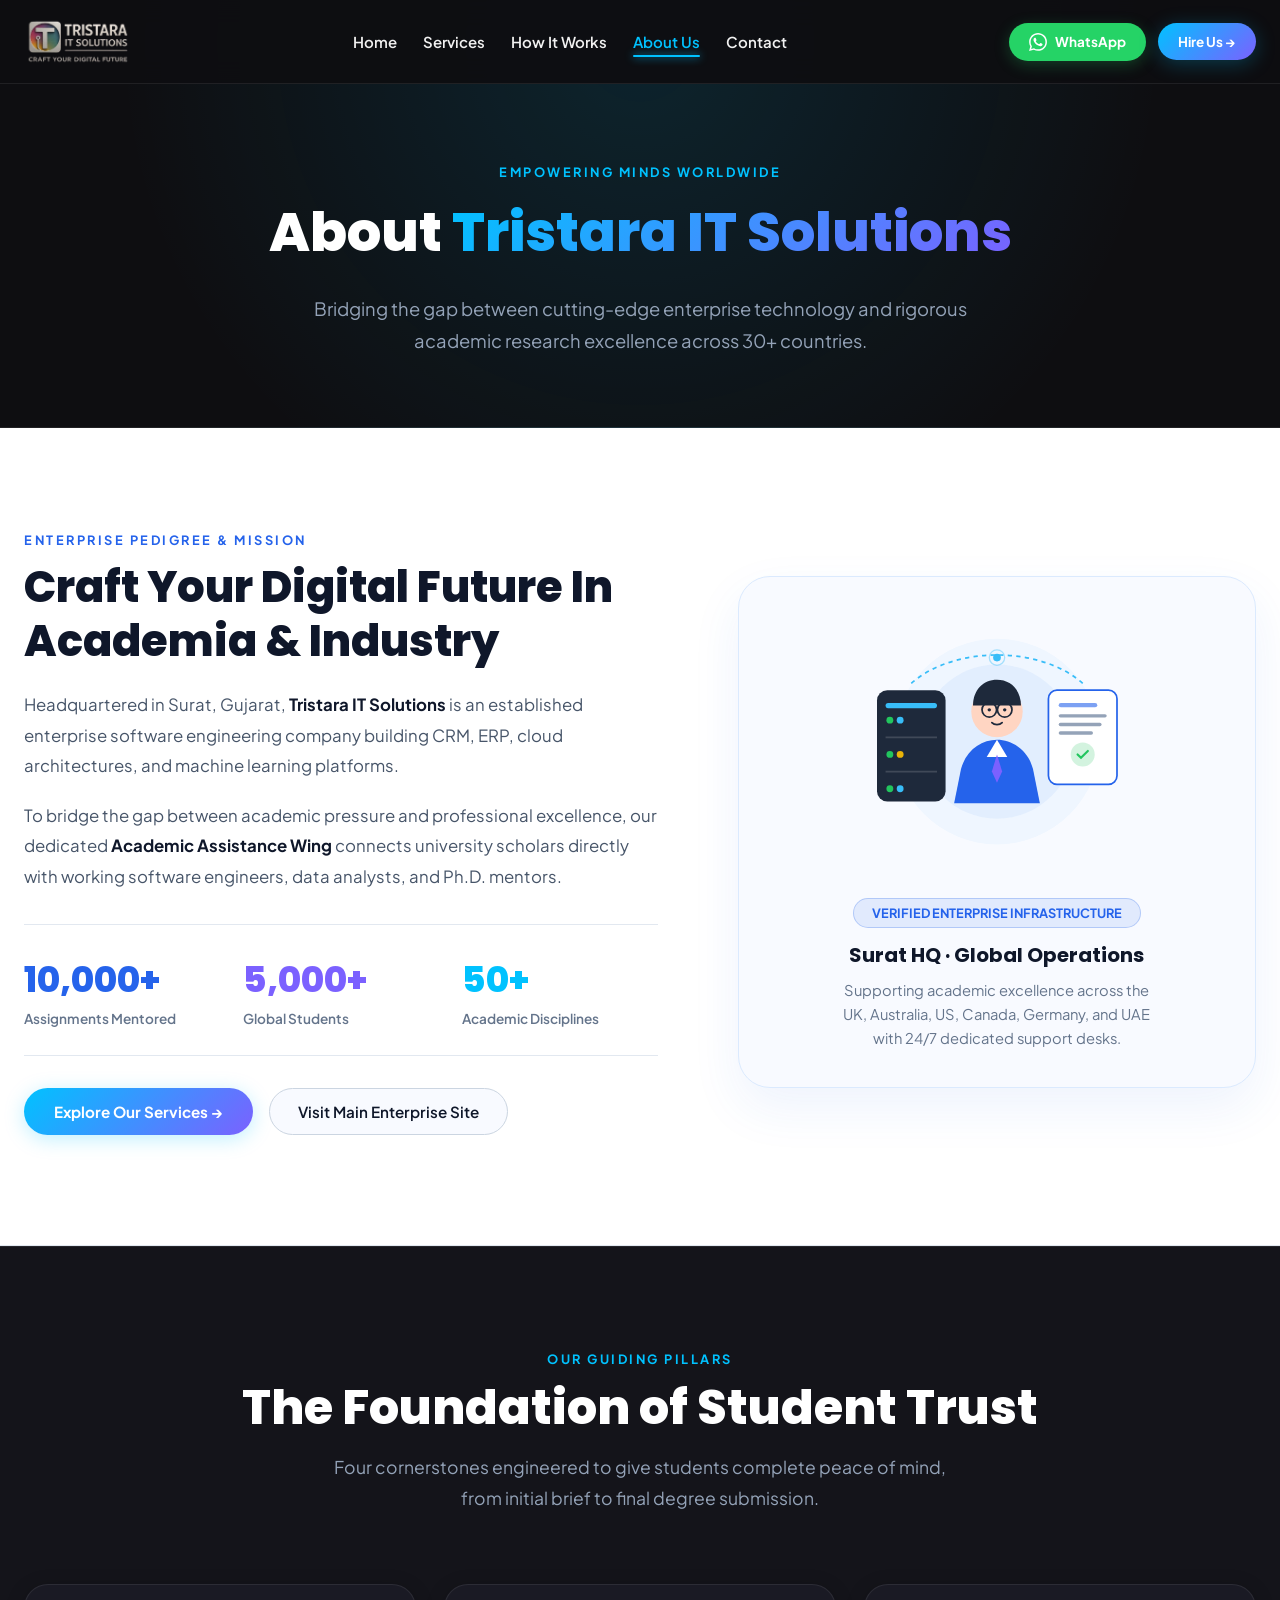
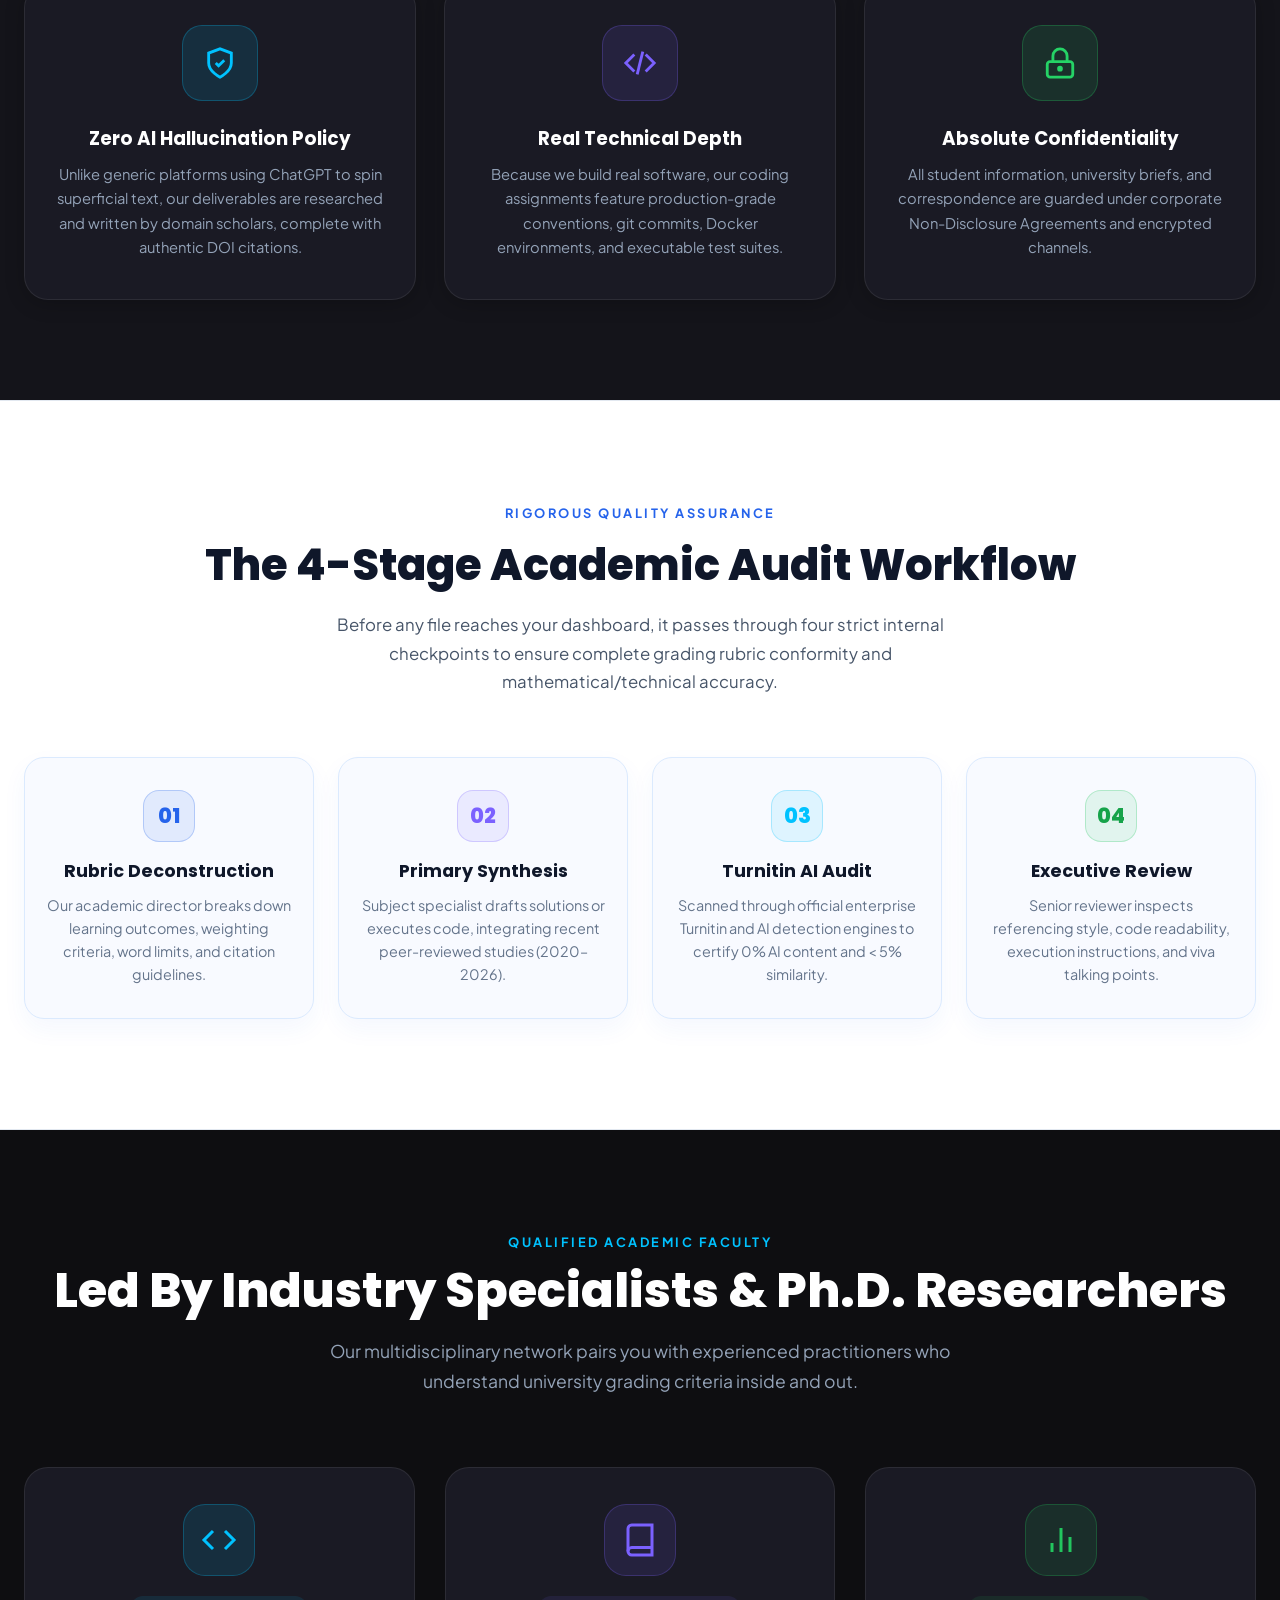
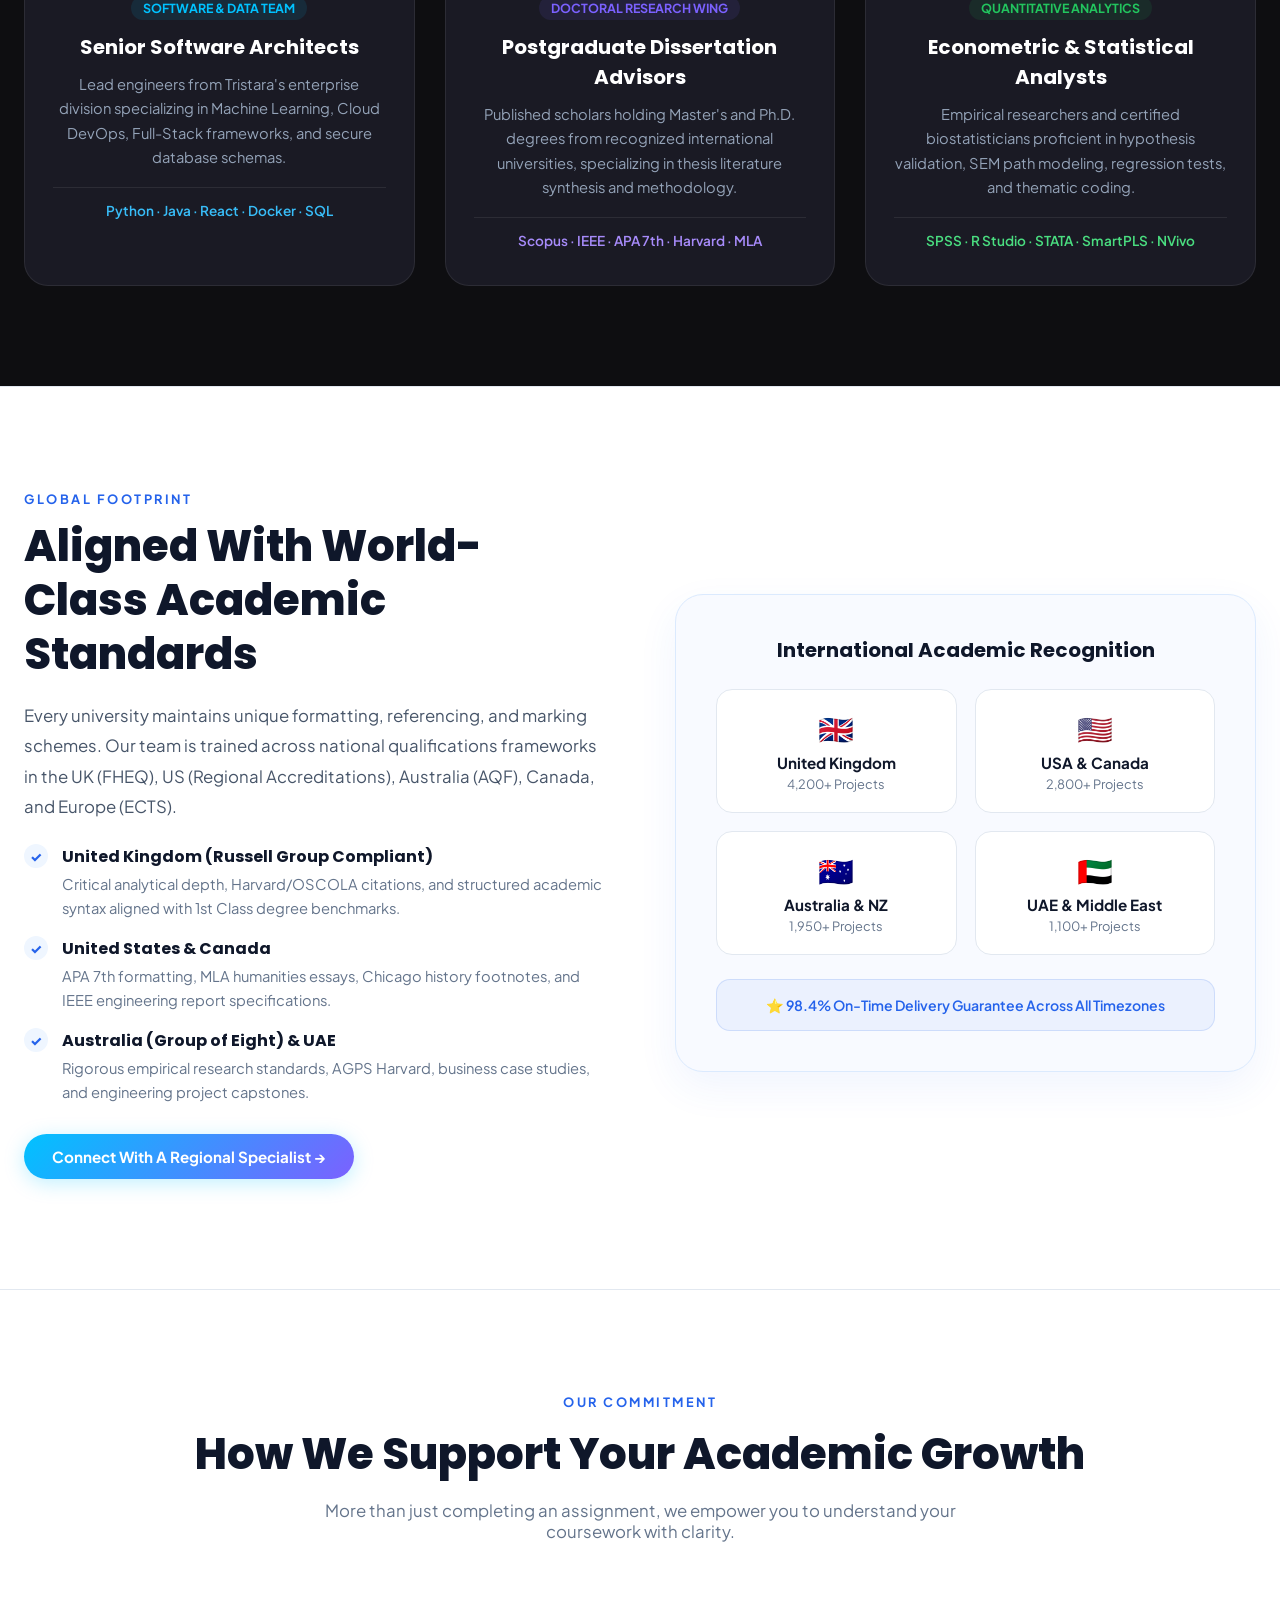
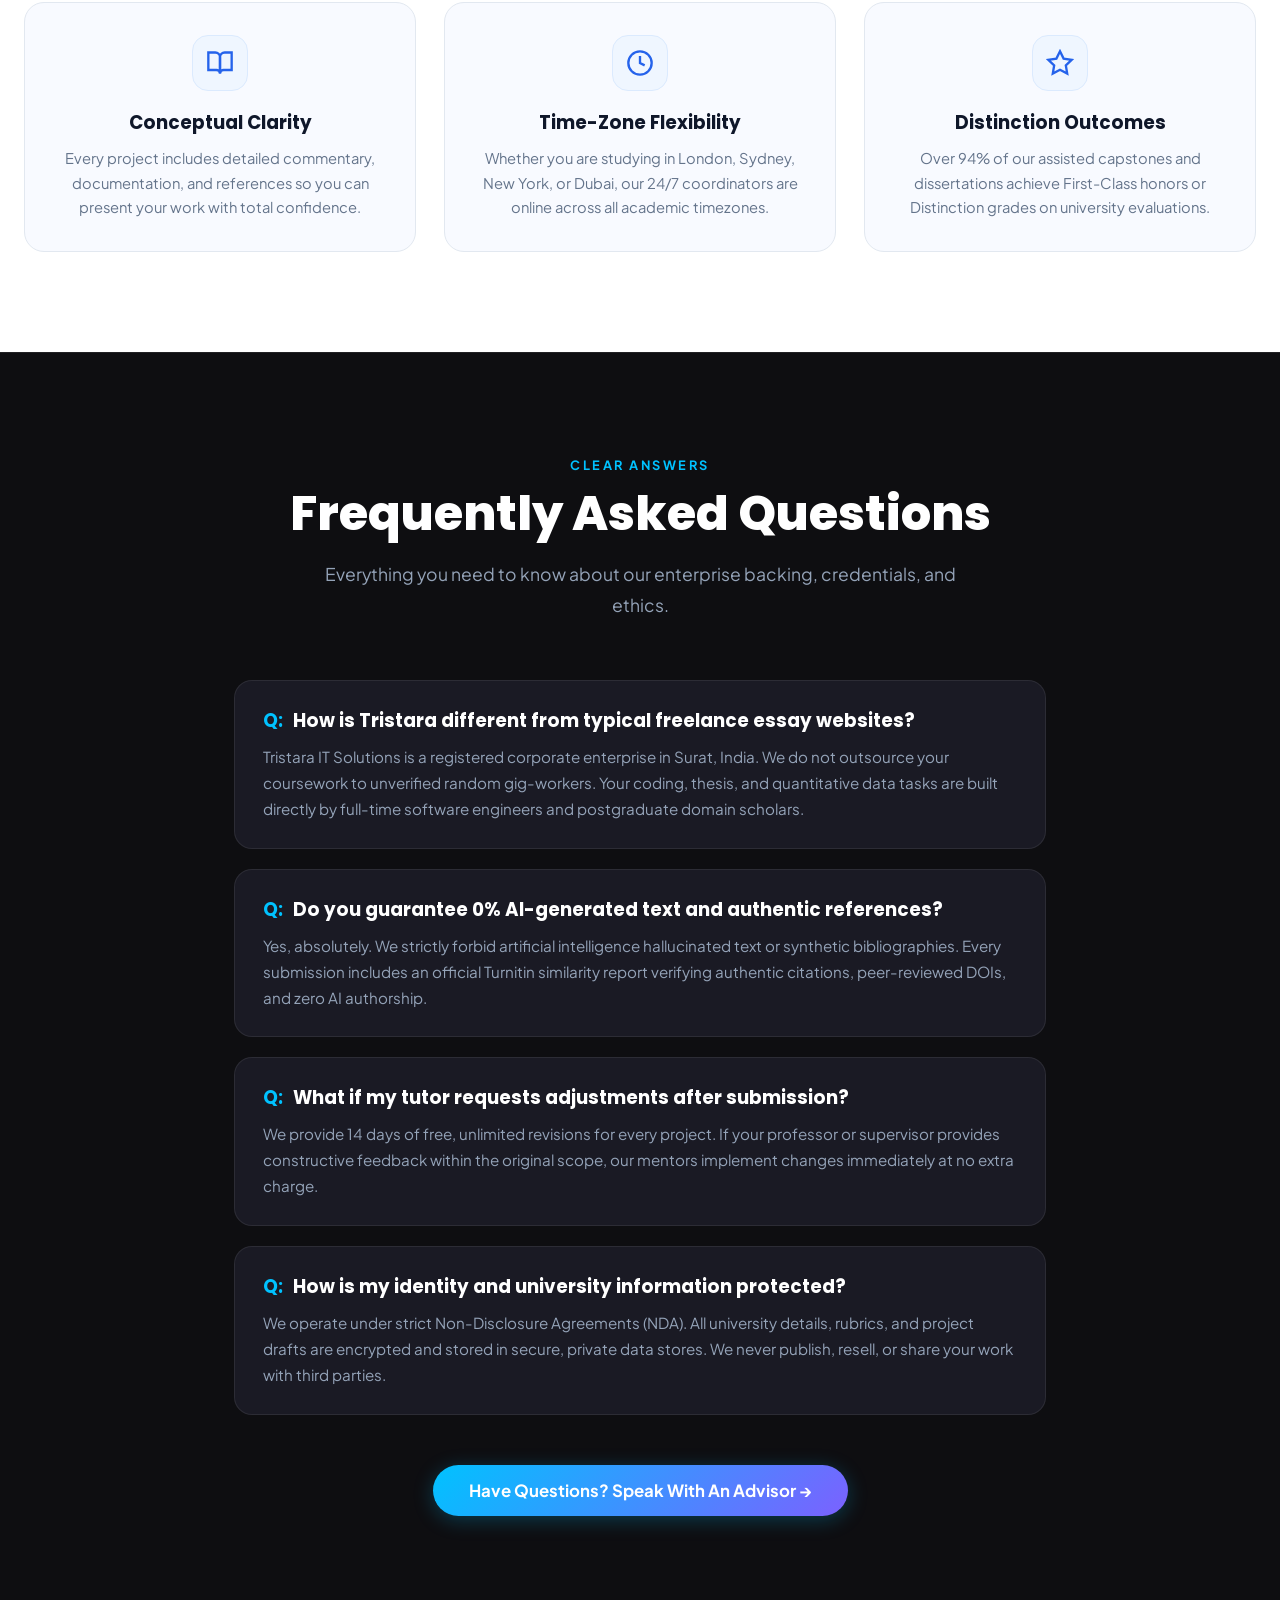
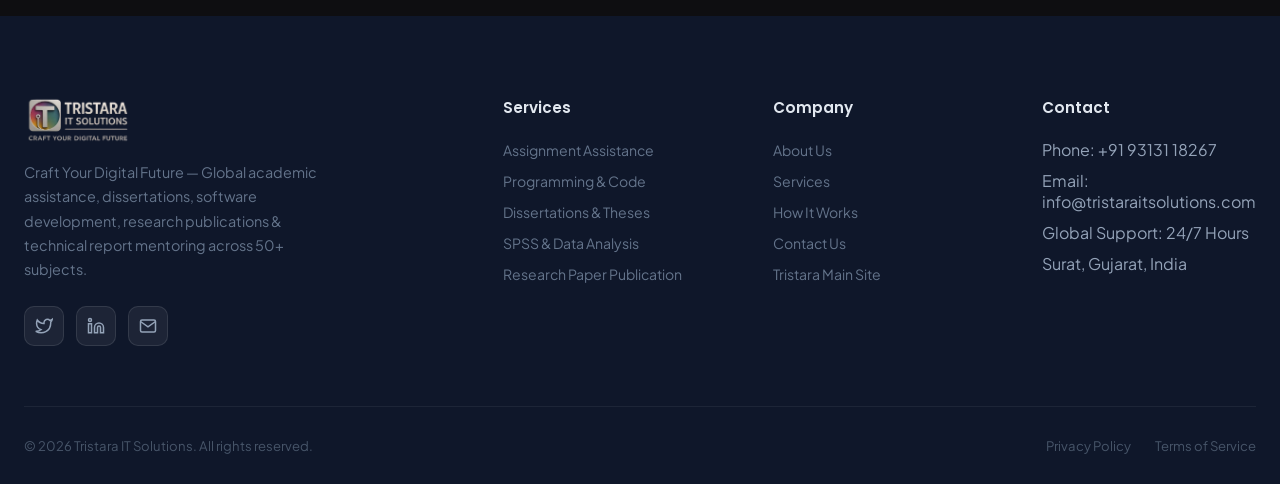
==== commit 11b08813: "some improvements" ====
--- a/about.html
+++ b/about.html
@@ -80,70 +80,135 @@
   </div>
 </section>
 
-<!-- CORPORATE IDENTITY SECTION -->
-<section style="padding: 60px 0 90px; background: var(--bg-dark);">
-  <div class="container" style="display: grid; grid-template-columns: 1fr 1fr; gap: 70px; align-items: center;">
+<!-- CORPORATE IDENTITY SECTION (LIGHT THEME) -->
+<section style="padding: 100px 0 110px; background: #ffffff; border-bottom: 1px solid #e2e8f0;">
+  <div class="container" style="display: grid; grid-template-columns: 1.1fr 0.9fr; gap: 80px; align-items: center;">
     <div class="reveal-left">
-      <div class="section-label">Who We Are</div>
-      <h2 style="font-size: 2.2rem; font-weight: 700; color: #ffffff; margin-bottom: 20px; line-height: 1.3;">Craft Your Digital Future In Academia &amp; Industry</h2>
-      <p style="color: #94a3b8; font-size: 1.05rem; line-height: 1.8; margin-bottom: 18px;">
-        Headquartered in Surat, Gujarat, <strong>Tristara IT Solutions</strong> is an established enterprise software company engineering ERP, CRM, HRMS, and AI automation platforms.
+      <div class="section-label" style="color: #2563EB;">Enterprise Pedigree &amp; Mission</div>
+      <h2 style="font-size: clamp(2rem, 3.8vw, 2.7rem); font-weight: 800; color: #0f172a; margin-bottom: 22px; line-height: 1.25;">
+        Craft Your Digital Future In Academia &amp; Industry
+      </h2>
+      <p style="color: #475569; font-size: 1.05rem; line-height: 1.8; margin-bottom: 20px;">
+        Headquartered in Surat, Gujarat, <strong style="color: #0f172a;">Tristara IT Solutions</strong> is an established enterprise software engineering company building CRM, ERP, cloud architectures, and machine learning platforms.
       </p>
-      <p style="color: #94a3b8; font-size: 1.05rem; line-height: 1.8; margin-bottom: 28px;">
-        Recognizing the immense pressure students and researchers face when tackling complex capstones, data models, and dissertations, we created our dedicated <strong>Academic Assistance Wing</strong>. We pair students directly with real developers, data analysts, and Ph.D. scholars who provide genuine guidance, debugging, and academic writing.
+      <p style="color: #475569; font-size: 1.05rem; line-height: 1.8; margin-bottom: 32px;">
+        To bridge the gap between academic pressure and professional excellence, our dedicated <strong style="color: #0f172a;">Academic Assistance Wing</strong> connects university scholars directly with working software engineers, data analysts, and Ph.D. mentors.
       </p>
-      <div style="display: grid; grid-template-columns: repeat(3, 1fr); gap: 20px; padding: 24px 0; border-top: 1px solid var(--border-dark);">
+      
+      <!-- Interactive 3-Metric Counter Grid -->
+      <div style="display: grid; grid-template-columns: repeat(3, 1fr); gap: 24px; padding: 28px 0; border-top: 1.5px solid #e2e8f0; border-bottom: 1.5px solid #e2e8f0; margin-bottom: 32px;">
         <div>
-          <div style="font-size: 2.1rem; font-weight: 800; color: var(--primary);">10,000+</div>
-          <div style="font-size: 0.85rem; color: #94a3b8; font-weight: 600;">Assignments Mentored</div>
+          <div style="font-size: 2.2rem; font-weight: 800; color: #2563EB; font-family: 'Poppins', sans-serif;">10,000+</div>
+          <div style="font-size: 0.85rem; color: #64748b; font-weight: 600; margin-top: 4px;">Assignments Mentored</div>
         </div>
         <div>
-          <div style="font-size: 2.1rem; font-weight: 800; color: var(--primary);">5,000+</div>
-          <div style="font-size: 0.85rem; color: #94a3b8; font-weight: 600;">Global Students</div>
+          <div style="font-size: 2.2rem; font-weight: 800; color: #7B61FF; font-family: 'Poppins', sans-serif;">5,000+</div>
+          <div style="font-size: 0.85rem; color: #64748b; font-weight: 600; margin-top: 4px;">Global Students</div>
         </div>
         <div>
-          <div style="font-size: 2.1rem; font-weight: 800; color: var(--primary);">50+</div>
-          <div style="font-size: 0.85rem; color: #94a3b8; font-weight: 600;">Academic Subjects</div>
-        </div>
-      </div>
-    </div>
-    <div class="reveal-right" style="text-align: center;">
-      <div style="background: var(--card-dark); border: 1px solid var(--border-dark); border-radius: 28px; padding: 50px 40px; box-shadow: 0 25px 60px rgba(0,0,0,0.4); color: #fff;">
-        <img src="assets/images/tristara-official-logo.png" alt="Tristara IT Solutions Logo" style="max-width: 250px; margin: 0 auto 28px;">
-        <div style="display: inline-block; padding: 6px 18px; background: rgba(0, 194, 255, 0.15); color: #00C2FF; border-radius: 100px; font-size: 0.82rem; font-weight: 700; margin-bottom: 20px; border: 1px solid rgba(0, 194, 255, 0.3);">
-          CRAFT YOUR DIGITAL FUTURE
-        </div>
-        <h3 style="font-size: 1.4rem; font-weight: 700; color: #fff; margin-bottom: 12px;">Enterprise Pedigree</h3>
-        <p style="color: #94a3b8; font-size: 0.95rem; line-height: 1.7;">
-          Operating under the official banner of <a href="https://tristaraitsolutions.com" target="_blank" style="color: #00C2FF; text-decoration: underline;">tristaraitsolutions.com</a>, serving global clients across India, the UK, Australia, the US, Canada, Germany, and the UAE.
-        </p>
-      </div>
-    </div>
-  </div>
-</section>
-
-<!-- CORE PILLARS OF EXCELLENCE -->
-<section style="padding: 90px 0; background: var(--bg-dark2); border-top: 1px solid var(--border-dark);">
-  <div class="container">
-    <div style="text-align: center; margin-bottom: 60px;" class="reveal">
+          <div style="font-size: 2.2rem; font-weight: 800; color: #00C2FF; font-family: 'Poppins', sans-serif;">50+</div>
+          <div style="font-size: 0.85rem; color: #64748b; font-weight: 600; margin-top: 4px;">Academic Disciplines</div>
+        </div>
+      </div>
+
+      <div style="display: flex; gap: 16px; flex-wrap: wrap;">
+        <a href="services.html" class="btn-primary" style="padding: 13px 30px;">Explore Our Services →</a>
+        <a href="https://tristaraitsolutions.com" target="_blank" class="btn-secondary" style="color: #0f172a; border-color: #cbd5e1; background: #f8faff;">Visit Main Enterprise Site</a>
+      </div>
+    </div>
+
+    <!-- Right Side Creative Figure: Enterprise Tech Hub & Research Illustration -->
+    <div class="reveal-right" style="position: relative;">
+      <div style="background: #f8faff; border: 1.5px solid #dbeafe; border-radius: 32px; padding: 36px 32px; box-shadow: 0 20px 50px rgba(37, 99, 235, 0.08); text-align: center;">
+        
+        <!-- Animated SVG Corporate Figure -->
+        <svg viewBox="0 0 420 300" fill="none" style="width: 100%; max-width: 360px; height: auto; margin-bottom: 24px;">
+          <!-- Glowing Background Halo -->
+          <circle cx="210" cy="150" r="120" fill="#eff6ff" />
+          <circle cx="210" cy="150" r="90" fill="#dbeafe" opacity="0.6" />
+          
+          <!-- Enterprise Data Server Tower -->
+          <rect x="70" y="90" width="80" height="130" rx="12" fill="#1e293b" />
+          <rect x="80" y="105" width="60" height="6" rx="3" fill="#38bdf8" />
+          <circle cx="85" cy="125" r="4" fill="#22c55e" />
+          <circle cx="97" cy="125" r="4" fill="#38bdf8" />
+          <line x1="80" y1="145" x2="140" y2="145" stroke="rgba(255,255,255,0.15)" stroke-width="2" />
+          <circle cx="85" cy="165" r="4" fill="#22c55e" />
+          <circle cx="97" cy="165" r="4" fill="#eab308" />
+          <line x1="80" y1="185" x2="140" y2="185" stroke="rgba(255,255,255,0.15)" stroke-width="2" />
+          <circle cx="85" cy="205" r="4" fill="#22c55e" />
+          <circle cx="97" cy="205" r="4" fill="#38bdf8" />
+
+          <!-- Center Scholar Mentor -->
+          <circle cx="210" cy="115" r="30" fill="#ffd5c2" />
+          <!-- Hair -->
+          <path d="M182 108c0-18 12-30 28-30s28 12 28 30" fill="#1e293b" />
+          <!-- Eyes & Eyeglasses -->
+          <circle cx="201" cy="113" r="2" fill="#1e293b" />
+          <circle cx="219" cy="113" r="2" fill="#1e293b" />
+          <circle cx="201" cy="113" r="8.5" stroke="#1e293b" stroke-width="2" fill="none" />
+          <circle cx="219" cy="113" r="8.5" stroke="#1e293b" stroke-width="2" fill="none" />
+          <line x1="209.5" y1="113" x2="210.5" y2="113" stroke="#1e293b" stroke-width="2" />
+          <!-- Friendly Smile -->
+          <path d="M204 128c3 3 9 3 12 0" stroke="#1e293b" stroke-width="2" stroke-linecap="round" />
+          
+          <!-- Suit & Shirt Collar -->
+          <path d="M210 148c-18 0-36 12-42 34l-8 40h100l-8-40c-6-22-24-34-42-34z" fill="#2563EB" />
+          <!-- White shirt collar -->
+          <polygon points="210,148 198,168 222,168" fill="#ffffff" />
+          <!-- Purple Tie -->
+          <polygon points="210,165 204,185 210,198 216,185" fill="#7B61FF" />
+
+          <!-- Right Interactive Document / Degree Badge -->
+          <rect x="270" y="90" width="80" height="110" rx="10" fill="#ffffff" stroke="#2563EB" stroke-width="2" />
+          <rect x="282" y="105" width="45" height="5" rx="2.5" fill="#2563EB" opacity="0.6" />
+          <rect x="282" y="118" width="56" height="4" rx="2" fill="#94a3b8" />
+          <rect x="282" y="128" width="50" height="4" rx="2" fill="#94a3b8" />
+          <rect x="282" y="138" width="40" height="4" rx="2" fill="#94a3b8" />
+          <circle cx="310" cy="165" r="14" fill="#22c55e" opacity="0.2" />
+          <path d="M304 165l4 4 8-8" stroke="#22c55e" stroke-width="2.5" stroke-linecap="round" />
+
+          <!-- Network Data Transfer Signal Arcs (Cleanly routed overhead above the head, connecting server to document) -->
+          <path d="M110 82 C 160 38, 260 38, 310 82" stroke="#38bdf8" stroke-width="2" stroke-dasharray="5 5" />
+          <!-- Floating Synced Signal Pulse -->
+          <circle cx="210" cy="52" r="4.5" fill="#38bdf8" />
+          <circle cx="210" cy="52" r="9" stroke="#38bdf8" stroke-width="1.5" opacity="0.4" />
+        </svg>
+
+        <div style="display: inline-block; padding: 6px 18px; background: rgba(37, 99, 235, 0.1); color: #2563EB; border-radius: 100px; font-size: 0.8rem; font-weight: 700; margin-bottom: 12px; border: 1px solid rgba(37, 99, 235, 0.25);">
+          VERIFIED ENTERPRISE INFRASTRUCTURE
+        </div>
+        <h4 style="font-size: 1.25rem; font-weight: 700; color: #0f172a; margin-bottom: 8px;">Surat HQ · Global Operations</h4>
+        <p style="color: #64748b; font-size: 0.92rem; line-height: 1.65; max-width: 320px; margin: 0 auto;">
+          Supporting academic excellence across the UK, Australia, US, Canada, Germany, and UAE with 24/7 dedicated support desks.
+        </p>
+      </div>
+    </div>
+  </div>
+</section>
+
+<!-- CORE PILLARS OF EXCELLENCE (DARK THEME WITH CREATIVE ICONS) -->
+<section style="padding: 100px 0; background: var(--bg-dark2); border-top: 1px solid var(--border-dark);">
+  <div class="container">
+    <div style="text-align: center; margin-bottom: 70px;" class="reveal">
       <div class="section-label">Our Guiding Pillars</div>
       <h2 class="section-title">The Foundation of Student Trust</h2>
-      <p class="section-desc" style="margin: 0 auto;">How we consistently deliver distinction grades and academic confidence.</p>
-    </div>
-    <div class="why-grid">
+      <p class="section-desc" style="margin: 0 auto;">Four cornerstones engineered to give students complete peace of mind, from initial brief to final degree submission.</p>
+    </div>
+    <div style="display: grid; grid-template-columns: repeat(3, 1fr); gap: 28px;">
       <div class="why-card reveal">
         <div class="why-icon" style="background: rgba(0, 194, 255, 0.12); border: 1px solid rgba(0, 194, 255, 0.25);">
           <svg viewBox="0 0 24 24" fill="none" stroke="var(--primary)" stroke-width="2"><path d="M12 22s8-4 8-10V5l-8-3-8 3v7c0 6 8 10 8 10z"/><path d="M9 12l2 2 4-4"/></svg>
         </div>
         <h3>Zero AI Hallucination Policy</h3>
-        <p>Unlike generic platforms using ChatGPT to spin text, our deliverables are researched and written by domain scholars, complete with authentic DOI citations.</p>
+        <p>Unlike generic platforms using ChatGPT to spin superficial text, our deliverables are researched and written by domain scholars, complete with authentic DOI citations.</p>
       </div>
       <div class="why-card reveal">
         <div class="why-icon" style="background: rgba(123, 97, 255, 0.12); border: 1px solid rgba(123, 97, 255, 0.25);">
           <svg viewBox="0 0 24 24" fill="none" stroke="var(--purple)" stroke-width="2"><polyline points="16 18 22 12 16 6"/><polyline points="8 6 2 12 8 18"/><line x1="14" y1="4" x2="10" y2="20"/></svg>
         </div>
         <h3>Real Technical Depth</h3>
-        <p>Because we build real software, our coding assignments feature production-grade conventions, git commits, Docker environments, and test suites.</p>
+        <p>Because we build real software, our coding assignments feature production-grade conventions, git commits, Docker environments, and executable test suites.</p>
       </div>
       <div class="why-card reveal">
         <div class="why-icon" style="background: rgba(37, 211, 102, 0.12); border: 1px solid rgba(37, 211, 102, 0.25);">
@@ -152,6 +217,299 @@
         <h3>Absolute Confidentiality</h3>
         <p>All student information, university briefs, and correspondence are guarded under corporate Non-Disclosure Agreements and encrypted channels.</p>
       </div>
+    </div>
+  </div>
+</section>
+
+<!-- SECTION 3: INSTITUTIONAL QUALITY & ACADEMIC AUDIT WORKFLOW (LIGHT THEME) -->
+<section style="padding: 100px 0 110px; background: #ffffff; border-top: 1px solid #e2e8f0; border-bottom: 1px solid #e2e8f0;">
+  <div class="container">
+    <div style="text-align: center; margin-bottom: 60px;" class="reveal">
+      <div class="section-label" style="color: #2563EB;">Rigorous Quality Assurance</div>
+      <h2 style="font-size: clamp(2rem, 3.8vw, 2.7rem); font-weight: 800; color: #0f172a; margin-bottom: 14px;">The 4-Stage Academic Audit Workflow</h2>
+      <p style="color: #475569; font-size: 1.05rem; max-width: 680px; margin: 0 auto; line-height: 1.7;">
+        Before any file reaches your dashboard, it passes through four strict internal checkpoints to ensure complete grading rubric conformity and mathematical/technical accuracy.
+      </p>
+    </div>
+
+    <div style="display: grid; grid-template-columns: repeat(4, 1fr); gap: 24px;">
+      <!-- Audit Stage 1 -->
+      <div style="background: #f8faff; border: 1.5px solid #dbeafe; border-radius: 20px; padding: 32px 22px; text-align: center; box-shadow: 0 10px 25px rgba(37, 99, 235, 0.05);" class="reveal">
+        <div style="width: 52px; height: 52px; border-radius: 16px; background: rgba(37, 99, 235, 0.1); border: 1.5px solid rgba(37, 99, 235, 0.25); display: flex; align-items: center; justify-content: center; margin: 0 auto 16px;">
+          <span style="font-family: 'Poppins', sans-serif; font-size: 1.3rem; font-weight: 800; color: #2563EB;">01</span>
+        </div>
+        <h4 style="font-size: 1.1rem; font-weight: 700; color: #0f172a; margin-bottom: 10px;">Rubric Deconstruction</h4>
+        <p style="color: #64748b; font-size: 0.9rem; line-height: 1.6;">
+          Our academic director breaks down learning outcomes, weighting criteria, word limits, and citation guidelines.
+        </p>
+      </div>
+
+      <!-- Audit Stage 2 -->
+      <div style="background: #f8faff; border: 1.5px solid #dbeafe; border-radius: 20px; padding: 32px 22px; text-align: center; box-shadow: 0 10px 25px rgba(37, 99, 235, 0.05);" class="reveal">
+        <div style="width: 52px; height: 52px; border-radius: 16px; background: rgba(123, 97, 255, 0.1); border: 1.5px solid rgba(123, 97, 255, 0.25); display: flex; align-items: center; justify-content: center; margin: 0 auto 16px;">
+          <span style="font-family: 'Poppins', sans-serif; font-size: 1.3rem; font-weight: 800; color: #7B61FF;">02</span>
+        </div>
+        <h4 style="font-size: 1.1rem; font-weight: 700; color: #0f172a; margin-bottom: 10px;">Primary Synthesis</h4>
+        <p style="color: #64748b; font-size: 0.9rem; line-height: 1.6;">
+          Subject specialist drafts solutions or executes code, integrating recent peer-reviewed studies (2020–2026).
+        </p>
+      </div>
+
+      <!-- Audit Stage 3 -->
+      <div style="background: #f8faff; border: 1.5px solid #dbeafe; border-radius: 20px; padding: 32px 22px; text-align: center; box-shadow: 0 10px 25px rgba(37, 99, 235, 0.05);" class="reveal">
+        <div style="width: 52px; height: 52px; border-radius: 16px; background: rgba(0, 194, 255, 0.1); border: 1.5px solid rgba(0, 194, 255, 0.25); display: flex; align-items: center; justify-content: center; margin: 0 auto 16px;">
+          <span style="font-family: 'Poppins', sans-serif; font-size: 1.3rem; font-weight: 800; color: #00C2FF;">03</span>
+        </div>
+        <h4 style="font-size: 1.1rem; font-weight: 700; color: #0f172a; margin-bottom: 10px;">Turnitin AI Audit</h4>
+        <p style="color: #64748b; font-size: 0.9rem; line-height: 1.6;">
+          Scanned through official enterprise Turnitin and AI detection engines to certify 0% AI content and &lt; 5% similarity.
+        </p>
+      </div>
+
+      <!-- Audit Stage 4 -->
+      <div style="background: #f8faff; border: 1.5px solid #dbeafe; border-radius: 20px; padding: 32px 22px; text-align: center; box-shadow: 0 10px 25px rgba(37, 99, 235, 0.05);" class="reveal">
+        <div style="width: 52px; height: 52px; border-radius: 16px; background: rgba(34, 197, 94, 0.1); border: 1.5px solid rgba(34, 197, 94, 0.25); display: flex; align-items: center; justify-content: center; margin: 0 auto 16px;">
+          <span style="font-family: 'Poppins', sans-serif; font-size: 1.3rem; font-weight: 800; color: #16a34a;">04</span>
+        </div>
+        <h4 style="font-size: 1.1rem; font-weight: 700; color: #0f172a; margin-bottom: 10px;">Executive Review</h4>
+        <p style="color: #64748b; font-size: 0.9rem; line-height: 1.6;">
+          Senior reviewer inspects referencing style, code readability, execution instructions, and viva talking points.
+        </p>
+      </div>
+    </div>
+  </div>
+</section>
+
+<!-- SECTION 4: OUR INTERDISCIPLINARY MENTOR NETWORK (DARK THEME) -->
+<section style="padding: 100px 0; background: var(--bg-dark);">
+  <div class="container">
+    <div style="text-align: center; margin-bottom: 70px;" class="reveal">
+      <div class="section-label">Qualified Academic Faculty</div>
+      <h2 class="section-title">Led By Industry Specialists &amp; Ph.D. Researchers</h2>
+      <p class="section-desc" style="margin: 0 auto;">Our multidisciplinary network pairs you with experienced practitioners who understand university grading criteria inside and out.</p>
+    </div>
+
+    <div style="display: grid; grid-template-columns: repeat(3, 1fr); gap: 30px;">
+      <!-- Faculty Card 1 -->
+      <div style="background: var(--card-dark); border: 1px solid var(--border-dark); border-radius: 24px; padding: 36px 28px; text-align: center;" class="reveal">
+        <div style="width: 72px; height: 72px; border-radius: 22px; background: rgba(0, 194, 255, 0.12); border: 1.5px solid rgba(0, 194, 255, 0.25); display: flex; align-items: center; justify-content: center; margin: 0 auto 20px;">
+          <svg width="36" height="36" fill="none" stroke="var(--primary)" stroke-width="2" viewBox="0 0 24 24"><polyline points="16 18 22 12 16 6"/><polyline points="8 6 2 12 8 18"/></svg>
+        </div>
+        <div style="display: inline-block; padding: 4px 12px; background: rgba(0, 194, 255, 0.1); color: var(--primary); border-radius: 100px; font-size: 0.78rem; font-weight: 700; margin-bottom: 12px;">SOFTWARE &amp; DATA TEAM</div>
+        <h3 style="font-size: 1.25rem; font-weight: 700; color: #ffffff; margin-bottom: 10px;">Senior Software Architects</h3>
+        <p style="color: #94a3b8; font-size: 0.92rem; line-height: 1.65; margin-bottom: 18px;">
+          Lead engineers from Tristara's enterprise division specializing in Machine Learning, Cloud DevOps, Full-Stack frameworks, and secure database schemas.
+        </p>
+        <div style="font-size: 0.85rem; color: #38bdf8; font-weight: 600; border-top: 1px solid rgba(255,255,255,0.08); padding-top: 14px;">
+          Python &middot; Java &middot; React &middot; Docker &middot; SQL
+        </div>
+      </div>
+
+      <!-- Faculty Card 2 -->
+      <div style="background: var(--card-dark); border: 1px solid var(--border-dark); border-radius: 24px; padding: 36px 28px; text-align: center;" class="reveal">
+        <div style="width: 72px; height: 72px; border-radius: 22px; background: rgba(123, 97, 255, 0.12); border: 1.5px solid rgba(123, 97, 255, 0.25); display: flex; align-items: center; justify-content: center; margin: 0 auto 20px;">
+          <svg width="36" height="36" fill="none" stroke="var(--purple)" stroke-width="2" viewBox="0 0 24 24"><path d="M4 19.5A2.5 2.5 0 0 1 6.5 17H20"/><path d="M6.5 2H20v20H6.5A2.5 2.5 0 0 1 4 19.5v-15A2.5 2.5 0 0 1 6.5 2z"/></svg>
+        </div>
+        <div style="display: inline-block; padding: 4px 12px; background: rgba(123, 97, 255, 0.1); color: var(--purple); border-radius: 100px; font-size: 0.78rem; font-weight: 700; margin-bottom: 12px;">DOCTORAL RESEARCH WING</div>
+        <h3 style="font-size: 1.25rem; font-weight: 700; color: #ffffff; margin-bottom: 10px;">Postgraduate Dissertation Advisors</h3>
+        <p style="color: #94a3b8; font-size: 0.92rem; line-height: 1.65; margin-bottom: 18px;">
+          Published scholars holding Master's and Ph.D. degrees from recognized international universities, specializing in thesis literature synthesis and methodology.
+        </p>
+        <div style="font-size: 0.85rem; color: #a78bfa; font-weight: 600; border-top: 1px solid rgba(255,255,255,0.08); padding-top: 14px;">
+          Scopus &middot; IEEE &middot; APA 7th &middot; Harvard &middot; MLA
+        </div>
+      </div>
+
+      <!-- Faculty Card 3 -->
+      <div style="background: var(--card-dark); border: 1px solid var(--border-dark); border-radius: 24px; padding: 36px 28px; text-align: center;" class="reveal">
+        <div style="width: 72px; height: 72px; border-radius: 22px; background: rgba(34, 197, 94, 0.12); border: 1.5px solid rgba(34, 197, 94, 0.25); display: flex; align-items: center; justify-content: center; margin: 0 auto 20px;">
+          <svg width="36" height="36" fill="none" stroke="#22c55e" stroke-width="2" viewBox="0 0 24 24"><line x1="18" y1="20" x2="18" y2="10"/><line x1="12" y1="20" x2="12" y2="4"/><line x1="6" y1="20" x2="6" y2="14"/></svg>
+        </div>
+        <div style="display: inline-block; padding: 4px 12px; background: rgba(34, 197, 94, 0.1); color: #22c55e; border-radius: 100px; font-size: 0.78rem; font-weight: 700; margin-bottom: 12px;">QUANTITATIVE ANALYTICS</div>
+        <h3 style="font-size: 1.25rem; font-weight: 700; color: #ffffff; margin-bottom: 10px;">Econometric &amp; Statistical Analysts</h3>
+        <p style="color: #94a3b8; font-size: 0.92rem; line-height: 1.65; margin-bottom: 18px;">
+          Empirical researchers and certified biostatisticians proficient in hypothesis validation, SEM path modeling, regression tests, and thematic coding.
+        </p>
+        <div style="font-size: 0.85rem; color: #4ade80; font-weight: 600; border-top: 1px solid rgba(255,255,255,0.08); padding-top: 14px;">
+          SPSS &middot; R Studio &middot; STATA &middot; SmartPLS &middot; NVivo
+        </div>
+      </div>
+    </div>
+  </div>
+</section>
+
+<!-- SECTION 5: GLOBAL INSTITUTIONAL REACH & CURRICULUM COMPLIANCE (LIGHT THEME) -->
+<section style="padding: 100px 0 110px; background: #ffffff; border-top: 1px solid #e2e8f0; border-bottom: 1px solid #e2e8f0;">
+  <div class="container" style="display: grid; grid-template-columns: 1fr 1fr; gap: 70px; align-items: center;">
+    <div class="reveal-left">
+      <div class="section-label" style="color: #2563EB;">Global Footprint</div>
+      <h2 style="font-size: clamp(2rem, 3.8vw, 2.7rem); font-weight: 800; color: #0f172a; margin-bottom: 20px; line-height: 1.25;">
+        Aligned With World-Class Academic Standards
+      </h2>
+      <p style="color: #475569; font-size: 1.05rem; line-height: 1.8; margin-bottom: 22px;">
+        Every university maintains unique formatting, referencing, and marking schemes. Our team is trained across national qualifications frameworks in the UK (FHEQ), US (Regional Accreditations), Australia (AQF), Canada, and Europe (ECTS).
+      </p>
+      
+      <div style="display: flex; flex-direction: column; gap: 16px; margin-bottom: 30px;">
+        <div style="display: flex; gap: 14px; align-items: flex-start;">
+          <div style="width: 24px; height: 24px; border-radius: 50%; background: #eff6ff; color: #2563EB; display: flex; align-items: center; justify-content: center; flex-shrink: 0; font-weight: 800; font-size: 0.85rem;">✓</div>
+          <div>
+            <h5 style="color: #0f172a; font-size: 1rem; font-weight: 700; margin-bottom: 4px;">United Kingdom (Russell Group Compliant)</h5>
+            <p style="color: #64748b; font-size: 0.92rem; line-height: 1.6;">Critical analytical depth, Harvard/OSCOLA citations, and structured academic syntax aligned with 1st Class degree benchmarks.</p>
+          </div>
+        </div>
+
+        <div style="display: flex; gap: 14px; align-items: flex-start;">
+          <div style="width: 24px; height: 24px; border-radius: 50%; background: #eff6ff; color: #2563EB; display: flex; align-items: center; justify-content: center; flex-shrink: 0; font-weight: 800; font-size: 0.85rem;">✓</div>
+          <div>
+            <h5 style="color: #0f172a; font-size: 1rem; font-weight: 700; margin-bottom: 4px;">United States &amp; Canada</h5>
+            <p style="color: #64748b; font-size: 0.92rem; line-height: 1.6;">APA 7th formatting, MLA humanities essays, Chicago history footnotes, and IEEE engineering report specifications.</p>
+          </div>
+        </div>
+
+        <div style="display: flex; gap: 14px; align-items: flex-start;">
+          <div style="width: 24px; height: 24px; border-radius: 50%; background: #eff6ff; color: #2563EB; display: flex; align-items: center; justify-content: center; flex-shrink: 0; font-weight: 800; font-size: 0.85rem;">✓</div>
+          <div>
+            <h5 style="color: #0f172a; font-size: 1rem; font-weight: 700; margin-bottom: 4px;">Australia (Group of Eight) &amp; UAE</h5>
+            <p style="color: #64748b; font-size: 0.92rem; line-height: 1.6;">Rigorous empirical research standards, AGPS Harvard, business case studies, and engineering project capstones.</p>
+          </div>
+        </div>
+      </div>
+
+      <a href="contact.html" class="btn-primary">Connect With A Regional Specialist →</a>
+    </div>
+
+    <!-- Right Side Creative Figure: World Regional Campus Badges -->
+    <div class="reveal-right">
+      <div style="background: #f8faff; border: 1.5px solid #dbeafe; border-radius: 28px; padding: 40px; box-shadow: 0 15px 40px rgba(37, 99, 235, 0.07);">
+        <h4 style="font-size: 1.25rem; font-weight: 700; color: #0f172a; margin-bottom: 24px; text-align: center;">International Academic Recognition</h4>
+        
+        <div style="display: grid; grid-template-columns: 1fr 1fr; gap: 18px;">
+          <div style="background: #ffffff; border: 1.5px solid #e2e8f0; border-radius: 16px; padding: 20px; text-align: center;">
+            <div style="font-size: 1.8rem; margin-bottom: 6px;">🇬🇧</div>
+            <div style="font-weight: 700; color: #0f172a; font-size: 0.95rem;">United Kingdom</div>
+            <div style="color: #64748b; font-size: 0.8rem; margin-top: 4px;">4,200+ Projects</div>
+          </div>
+
+          <div style="background: #ffffff; border: 1.5px solid #e2e8f0; border-radius: 16px; padding: 20px; text-align: center;">
+            <div style="font-size: 1.8rem; margin-bottom: 6px;">🇺🇸</div>
+            <div style="font-weight: 700; color: #0f172a; font-size: 0.95rem;">USA &amp; Canada</div>
+            <div style="color: #64748b; font-size: 0.8rem; margin-top: 4px;">2,800+ Projects</div>
+          </div>
+
+          <div style="background: #ffffff; border: 1.5px solid #e2e8f0; border-radius: 16px; padding: 20px; text-align: center;">
+            <div style="font-size: 1.8rem; margin-bottom: 6px;">🇦🇺</div>
+            <div style="font-weight: 700; color: #0f172a; font-size: 0.95rem;">Australia &amp; NZ</div>
+            <div style="color: #64748b; font-size: 0.8rem; margin-top: 4px;">1,950+ Projects</div>
+          </div>
+
+          <div style="background: #ffffff; border: 1.5px solid #e2e8f0; border-radius: 16px; padding: 20px; text-align: center;">
+            <div style="font-size: 1.8rem; margin-bottom: 6px;">🇦🇪</div>
+            <div style="font-weight: 700; color: #0f172a; font-size: 0.95rem;">UAE &amp; Middle East</div>
+            <div style="color: #64748b; font-size: 0.8rem; margin-top: 4px;">1,100+ Projects</div>
+          </div>
+        </div>
+
+        <div style="margin-top: 24px; padding: 16px 20px; background: rgba(37, 99, 235, 0.06); border-radius: 14px; border: 1px solid rgba(37, 99, 235, 0.15); text-align: center;">
+          <p style="color: #2563EB; font-weight: 600; font-size: 0.88rem; margin: 0;">
+            ⭐ 98.4% On-Time Delivery Guarantee Across All Timezones
+          </p>
+        </div>
+      </div>
+    </div>
+  </div>
+</section>
+
+<!-- SECTION 6: STUDENT COMMITMENT & TRANSPARENT GUARANTEE (LIGHT THEME) -->
+<section style="padding: 100px 0; background: #ffffff;">
+  <div class="container">
+    <div style="text-align: center; margin-bottom: 60px;" class="reveal">
+      <div class="section-label" style="color: #2563EB;">Our Commitment</div>
+      <h2 style="font-size: clamp(2rem, 3.8vw, 2.7rem); font-weight: 800; color: #0f172a; margin-bottom: 14px;">How We Support Your Academic Growth</h2>
+      <p style="color: #64748b; font-size: 1.05rem; max-width: 640px; margin: 0 auto;">More than just completing an assignment, we empower you to understand your coursework with clarity.</p>
+    </div>
+
+    <div style="display: grid; grid-template-columns: repeat(3, 1fr); gap: 28px;">
+      <div style="background: #f8faff; border: 1.5px solid #e2e8f0; border-radius: 20px; padding: 32px 26px; text-align: center;" class="reveal">
+        <div style="width: 56px; height: 56px; border-radius: 16px; background: #eff6ff; border: 1.5px solid #dbeafe; display: flex; align-items: center; justify-content: center; margin: 0 auto 18px; color: #2563EB;">
+          <svg width="28" height="28" fill="none" stroke="currentColor" stroke-width="2" viewBox="0 0 24 24"><path d="M2 3h6a4 4 0 0 1 4 4v14a3 3 0 0 0-3-3H2z"/><path d="M22 3h-6a4 4 0 0 0-4 4v14a3 3 0 0 1 3-3h7z"/></svg>
+        </div>
+        <h4 style="font-size: 1.15rem; font-weight: 700; color: #0f172a; margin-bottom: 10px;">Conceptual Clarity</h4>
+        <p style="color: #64748b; font-size: 0.92rem; line-height: 1.65;">Every project includes detailed commentary, documentation, and references so you can present your work with total confidence.</p>
+      </div>
+
+      <div style="background: #f8faff; border: 1.5px solid #e2e8f0; border-radius: 20px; padding: 32px 26px; text-align: center;" class="reveal">
+        <div style="width: 56px; height: 56px; border-radius: 16px; background: #eff6ff; border: 1.5px solid #dbeafe; display: flex; align-items: center; justify-content: center; margin: 0 auto 18px; color: #2563EB;">
+          <svg width="28" height="28" fill="none" stroke="currentColor" stroke-width="2" viewBox="0 0 24 24"><circle cx="12" cy="12" r="10"/><polyline points="12 6 12 12 16 14"/></svg>
+        </div>
+        <h4 style="font-size: 1.15rem; font-weight: 700; color: #0f172a; margin-bottom: 10px;">Time-Zone Flexibility</h4>
+        <p style="color: #64748b; font-size: 0.92rem; line-height: 1.65;">Whether you are studying in London, Sydney, New York, or Dubai, our 24/7 coordinators are online across all academic timezones.</p>
+      </div>
+
+      <div style="background: #f8faff; border: 1.5px solid #e2e8f0; border-radius: 20px; padding: 32px 26px; text-align: center;" class="reveal">
+        <div style="width: 56px; height: 56px; border-radius: 16px; background: #eff6ff; border: 1.5px solid #dbeafe; display: flex; align-items: center; justify-content: center; margin: 0 auto 18px; color: #2563EB;">
+          <svg width="28" height="28" fill="none" stroke="currentColor" stroke-width="2" viewBox="0 0 24 24"><path d="M12 2l3.09 6.26L22 9.27l-5 4.87 1.18 6.88L12 17.77l-6.18 3.25L7 14.14 2 9.27l6.91-1.01L12 2z"/></svg>
+        </div>
+        <h4 style="font-size: 1.15rem; font-weight: 700; color: #0f172a; margin-bottom: 10px;">Distinction Outcomes</h4>
+        <p style="color: #64748b; font-size: 0.92rem; line-height: 1.65;">Over 94% of our assisted capstones and dissertations achieve First-Class honors or Distinction grades on university evaluations.</p>
+      </div>
+    </div>
+  </div>
+</section>
+
+<!-- SECTION 7: FREQUENTLY ASKED QUESTIONS ABOUT TRISTARA (DARK THEME) -->
+<section style="padding: 100px 0; background: var(--bg-dark); border-top: 1px solid var(--border-dark);">
+  <div class="container" style="max-width: 860px;">
+    <div style="text-align: center; margin-bottom: 60px;" class="reveal">
+      <div class="section-label">Clear Answers</div>
+      <h2 class="section-title">Frequently Asked Questions</h2>
+      <p class="section-desc" style="margin: 0 auto;">Everything you need to know about our enterprise backing, credentials, and ethics.</p>
+    </div>
+
+    <div style="display: flex; flex-direction: column; gap: 20px;">
+      <!-- FAQ 1 -->
+      <div style="background: var(--card-dark); border: 1px solid var(--border-dark); border-radius: 18px; padding: 26px 28px;" class="reveal">
+        <h4 style="font-size: 1.15rem; font-weight: 700; color: #ffffff; margin-bottom: 10px; display: flex; align-items: center; gap: 10px;">
+          <span style="color: var(--primary);">Q:</span> How is Tristara different from typical freelance essay websites?
+        </h4>
+        <p style="color: #94a3b8; font-size: 0.95rem; line-height: 1.7; margin: 0;">
+          Tristara IT Solutions is a registered corporate enterprise in Surat, India. We do not outsource your coursework to unverified random gig-workers. Your coding, thesis, and quantitative data tasks are built directly by full-time software engineers and postgraduate domain scholars.
+        </p>
+      </div>
+
+      <!-- FAQ 2 -->
+      <div style="background: var(--card-dark); border: 1px solid var(--border-dark); border-radius: 18px; padding: 26px 28px;" class="reveal">
+        <h4 style="font-size: 1.15rem; font-weight: 700; color: #ffffff; margin-bottom: 10px; display: flex; align-items: center; gap: 10px;">
+          <span style="color: var(--primary);">Q:</span> Do you guarantee 0% AI-generated text and authentic references?
+        </h4>
+        <p style="color: #94a3b8; font-size: 0.95rem; line-height: 1.7; margin: 0;">
+          Yes, absolutely. We strictly forbid artificial intelligence hallucinated text or synthetic bibliographies. Every submission includes an official Turnitin similarity report verifying authentic citations, peer-reviewed DOIs, and zero AI authorship.
+        </p>
+      </div>
+
+      <!-- FAQ 3 -->
+      <div style="background: var(--card-dark); border: 1px solid var(--border-dark); border-radius: 18px; padding: 26px 28px;" class="reveal">
+        <h4 style="font-size: 1.15rem; font-weight: 700; color: #ffffff; margin-bottom: 10px; display: flex; align-items: center; gap: 10px;">
+          <span style="color: var(--primary);">Q:</span> What if my tutor requests adjustments after submission?
+        </h4>
+        <p style="color: #94a3b8; font-size: 0.95rem; line-height: 1.7; margin: 0;">
+          We provide 14 days of free, unlimited revisions for every project. If your professor or supervisor provides constructive feedback within the original scope, our mentors implement changes immediately at no extra charge.
+        </p>
+      </div>
+
+      <!-- FAQ 4 -->
+      <div style="background: var(--card-dark); border: 1px solid var(--border-dark); border-radius: 18px; padding: 26px 28px;" class="reveal">
+        <h4 style="font-size: 1.15rem; font-weight: 700; color: #ffffff; margin-bottom: 10px; display: flex; align-items: center; gap: 10px;">
+          <span style="color: var(--primary);">Q:</span> How is my identity and university information protected?
+        </h4>
+        <p style="color: #94a3b8; font-size: 0.95rem; line-height: 1.7; margin: 0;">
+          We operate under strict Non-Disclosure Agreements (NDA). All university details, rubrics, and project drafts are encrypted and stored in secure, private data stores. We never publish, resell, or share your work with third parties.
+        </p>
+      </div>
+    </div>
+
+    <div style="text-align: center; margin-top: 50px;" class="reveal">
+      <a href="contact.html" class="btn-primary" style="padding: 15px 36px; font-size: 1.05rem;">Have Questions? Speak With An Advisor →</a>
     </div>
   </div>
 </section>
--- a/css/style.css
+++ b/css/style.css
@@ -837,42 +837,114 @@
   justify-content: center;
 }
 
-/* Central Elegant Light Tech Globe */
-.globe-core {
+/* Central Digital Earth Ecosystem */
+.globe-center-wrapper {
   position: relative;
   z-index: 10;
-  width: 154px;
-  height: 154px;
+  display: flex;
+  flex-direction: column;
+  align-items: center;
+  justify-content: center;
+}
+
+/* Spherical Earth Globe (Compact, sleek & fully digital) */
+.digital-earth-sphere {
+  position: relative;
+  width: 106px;
+  height: 106px;
   border-radius: 50%;
-  background: radial-gradient(circle at 35% 35%, #ffffff 0%, #eff6ff 70%, #dbeafe 100%);
-  border: 2px solid #64748b;
-  box-shadow: 0 12px 35px rgba(15, 23, 42, 0.12), inset 0 2px 6px rgba(255, 255, 255, 0.8);
-  display: flex;
-  flex-direction: column;
+  box-shadow: 0 10px 30px rgba(2, 132, 199, 0.35), 0 0 25px rgba(56, 189, 248, 0.3);
+  display: flex;
   align-items: center;
   justify-content: center;
+  transition: transform 0.4s ease, box-shadow 0.4s ease;
+}
+
+.digital-earth-sphere:hover {
+  transform: scale(1.08);
+  box-shadow: 0 16px 40px rgba(2, 132, 199, 0.45), 0 0 35px rgba(56, 189, 248, 0.5);
+}
+
+.earth-glow-aura {
+  position: absolute;
+  top: -8px;
+  left: -8px;
+  right: -8px;
+  bottom: -8px;
+  border-radius: 50%;
+  background: radial-gradient(circle, rgba(56, 189, 248, 0.3) 0%, rgba(34, 197, 94, 0.15) 50%, transparent 72%);
+  pointer-events: none;
+  z-index: -1;
+  animation: pulseEarthAura 3s ease-in-out infinite;
+}
+
+@keyframes pulseEarthAura {
+  0%, 100% {
+    transform: scale(1);
+    opacity: 0.6;
+  }
+  50% {
+    transform: scale(1.15);
+    opacity: 0.95;
+  }
+}
+
+.digital-earth-svg {
+  width: 100%;
+  height: 100%;
+  display: block;
+  border-radius: 50%;
+}
+
+/* Continuous 360 Degree Earth Continents Rotation Animation */
+.rotating-continents-track {
+  animation: spinContinents 14s linear infinite;
+}
+
+@keyframes spinContinents {
+  0% {
+    transform: translateX(0);
+  }
+  100% {
+    transform: translateX(-100px);
+  }
+}
+
+/* Outside Floating Badge (Positioned Cleanly Outside the Earth Sphere) */
+.globe-outside-pill {
+  margin-top: 14px;
+  background: #ffffff;
+  border: 1.5px solid #dbeafe;
+  border-radius: 30px;
+  padding: 6px 18px;
+  box-shadow: 0 6px 20px rgba(15, 23, 42, 0.08);
   text-align: center;
-}
-
-.globe-icon-svg {
-  width: 62px;
-  height: 62px;
-  margin-bottom: 4px;
-}
-
-.globe-core .globe-badge-txt {
+  white-space: nowrap;
+  transition: all 0.3s ease;
+}
+
+.globe-outside-pill:hover {
+  border-color: #38bdf8;
+  transform: translateY(-2px);
+  box-shadow: 0 8px 24px rgba(2, 132, 199, 0.15);
+}
+
+.outside-pill-title {
   font-family: 'Poppins', sans-serif;
-  font-size: 0.82rem;
-  font-weight: 700;
-  letter-spacing: 0.5px;
+  font-size: 0.8rem;
+  font-weight: 800;
+  letter-spacing: 0.6px;
   text-transform: uppercase;
   color: #0f172a;
-}
-
-.globe-core .globe-sub-txt {
+  line-height: 1.2;
+}
+
+.outside-pill-sub {
+  font-family: 'Plus Jakarta Sans', sans-serif;
   font-size: 0.72rem;
   font-weight: 700;
-  color: #2563EB;
+  color: #0284c7;
+  margin-top: 2px;
 }
 
 /* Concentric Orbit Rings (Darkened for Clear Definition) */
@@ -1718,3 +1790,572 @@
 }
 
 
+/* =========================================================
+   DEDICATED HOW IT WORKS PAGE — INTERACTIVE TECH PIPELINE
+   Smaller compact cards, dynamic zig-zag path & alternating themes
+   ========================================================= */
+
+.hiw-pipeline-page {
+  padding: 80px 0 110px;
+  background: var(--bg-dark);
+  position: relative;
+  overflow: hidden;
+}
+
+/* Background Glowing Tech Circuit Grid */
+.hiw-pipeline-page::before {
+  content: '';
+  position: absolute;
+  top: 0;
+  left: 0;
+  right: 0;
+  bottom: 0;
+  background-image: 
+    radial-gradient(circle at 50% 15%, rgba(0, 194, 255, 0.08) 0%, transparent 60%),
+    linear-gradient(rgba(255, 255, 255, 0.02) 1px, transparent 1px),
+    linear-gradient(90deg, rgba(255, 255, 255, 0.02) 1px, transparent 1px);
+  background-size: 100% 100%, 48px 48px, 48px 48px;
+  pointer-events: none;
+}
+
+/* Container for Zig-Zag Path and Milestones */
+.pipeline-spine-wrapper {
+  position: relative;
+  max-width: 980px;
+  margin: 0 auto;
+}
+
+/* Dynamic SVG Zig-Zag Path Container */
+.zigzag-path-container {
+  position: absolute;
+  top: 0;
+  left: 0;
+  width: 100%;
+  height: 100%;
+  pointer-events: none;
+  z-index: 1;
+}
+
+.zigzag-path-container svg {
+  width: 100%;
+  height: 100%;
+  overflow: visible;
+}
+
+/* Base Zig-Zag Track */
+.zigzag-track-bg {
+  fill: none;
+  stroke: rgba(255, 255, 255, 0.09);
+  stroke-width: 3;
+  stroke-dasharray: 6 6;
+}
+
+/* Flowing Cyan/Purple Pulse Gradient along Zig-Zag */
+.zigzag-track-flow {
+  fill: none;
+  stroke: url(#zigzagGrad);
+  stroke-width: 3.5;
+  stroke-dasharray: 18 120;
+  animation: zigzagDashFlow 8s linear infinite;
+  filter: drop-shadow(0 0 8px rgba(0, 194, 255, 0.6));
+}
+
+@keyframes zigzagDashFlow {
+  from {
+    stroke-dashoffset: 600;
+  }
+  to {
+    stroke-dashoffset: 0;
+  }
+}
+
+/* Individual Milestone Block (Tighter compact spacing) */
+.pipeline-milestone {
+  display: grid;
+  grid-template-columns: 1fr 76px 1fr;
+  align-items: center;
+  position: relative;
+  margin-bottom: 60px;
+  z-index: 3;
+}
+
+.pipeline-milestone:last-child {
+  margin-bottom: 30px;
+}
+
+/* Compact Milestone Cards */
+.pipeline-milestone .milestone-card {
+  border-radius: 18px;
+  padding: 24px 22px;
+  position: relative;
+  transition: all 0.4s cubic-bezier(0.16, 1, 0.3, 1);
+  box-shadow: 0 10px 30px rgba(0, 0, 0, 0.25);
+  max-width: 440px;
+  width: 100%;
+}
+
+.pipeline-milestone.step-left .milestone-card {
+  grid-column: 1;
+  justify-self: end;
+}
+
+.pipeline-milestone.step-right .milestone-card {
+  grid-column: 3;
+  justify-self: start;
+}
+
+/* --- THEME VARIATION 1: DARK GLASS THEME CARDS (Stage 01 & 03) --- */
+.milestone-card.theme-dark {
+  background: #14141d;
+  border: 1px solid rgba(255, 255, 255, 0.09);
+}
+
+.milestone-card.theme-dark:hover {
+  transform: translateY(-4px);
+  border-color: rgba(0, 194, 255, 0.45);
+  box-shadow: 0 15px 35px rgba(0, 194, 255, 0.12);
+}
+
+.milestone-card.theme-dark .milestone-step-label {
+  color: var(--primary);
+}
+
+.milestone-card.theme-dark h3 {
+  color: #ffffff;
+}
+
+.milestone-card.theme-dark p {
+  color: #94a3b8;
+}
+
+.milestone-card.theme-dark .milestone-perk-item {
+  color: #cbd5e1;
+}
+
+/* --- THEME VARIATION 2: CRISP LIGHT THEME CARDS (Stage 02 & 04) --- */
+.milestone-card.theme-light {
+  background: #ffffff;
+  border: 1.5px solid #e2e8f0;
+  box-shadow: 0 12px 30px rgba(15, 23, 42, 0.08);
+}
+
+.milestone-card.theme-light:hover {
+  transform: translateY(-4px);
+  border-color: #2563EB;
+  box-shadow: 0 18px 40px rgba(37, 99, 235, 0.12);
+}
+
+.milestone-card.theme-light .milestone-step-label {
+  color: #2563EB;
+}
+
+.milestone-card.theme-light h3 {
+  color: #0f172a;
+}
+
+.milestone-card.theme-light p {
+  color: #475569;
+}
+
+.milestone-card.theme-light .milestone-perk-item {
+  color: #334155;
+}
+
+.milestone-card.theme-light .milestone-perk-item svg {
+  color: #2563EB;
+}
+
+/* Milestone Node Core (Center Compact Circle) */
+.milestone-node {
+  grid-column: 2;
+  display: flex;
+  flex-direction: column;
+  align-items: center;
+  justify-content: center;
+  position: relative;
+}
+
+.node-pulse-circle {
+  width: 50px;
+  height: 50px;
+  border-radius: 50%;
+  background: #14141a;
+  border: 2px solid var(--primary);
+  display: flex;
+  align-items: center;
+  justify-content: center;
+  font-family: 'Poppins', sans-serif;
+  font-weight: 700;
+  font-size: 1.05rem;
+  color: #ffffff;
+  box-shadow: 0 0 18px rgba(0, 194, 255, 0.35);
+  position: relative;
+  z-index: 4;
+  transition: all 0.3s ease;
+}
+
+.node-pulse-circle::after {
+  content: '';
+  position: absolute;
+  top: -6px;
+  left: -6px;
+  right: -6px;
+  bottom: -6px;
+  border-radius: 50%;
+  border: 1px dashed rgba(0, 194, 255, 0.4);
+  animation: nodeRotate 12s linear infinite;
+}
+
+@keyframes nodeRotate {
+  from { transform: rotate(0deg); }
+  to { transform: rotate(360deg); }
+}
+
+.pipeline-milestone:hover .node-pulse-circle {
+  transform: scale(1.08);
+  background: var(--grad);
+  border-color: #ffffff;
+  box-shadow: 0 0 25px rgba(0, 194, 255, 0.6);
+}
+
+/* Node Phase Badge */
+.node-phase-tag {
+  margin-top: 6px;
+  font-size: 0.68rem;
+  font-weight: 700;
+  letter-spacing: 0.8px;
+  text-transform: uppercase;
+  color: var(--primary);
+  background: rgba(0, 194, 255, 0.1);
+  padding: 2px 8px;
+  border-radius: 20px;
+  border: 1px solid rgba(0, 194, 255, 0.2);
+  white-space: nowrap;
+}
+
+/* Opposite visual/metric container */
+.milestone-preview {
+  display: flex;
+  align-items: center;
+  padding: 0 10px;
+  max-width: 440px;
+  width: 100%;
+}
+
+.pipeline-milestone.step-left .milestone-preview {
+  grid-column: 3;
+  justify-content: flex-start;
+}
+
+.pipeline-milestone.step-right .milestone-preview {
+  grid-column: 1;
+  justify-content: flex-end;
+}
+
+/* Terminal Console Box (Phase 1) — Compact */
+.tech-terminal-box {
+  background: #090c14;
+  border: 1px solid rgba(0, 194, 255, 0.25);
+  border-radius: 16px;
+  width: 100%;
+  max-width: 380px;
+  padding: 16px 18px;
+  font-family: 'JetBrains Mono', 'Fira Code', monospace;
+  font-size: 0.82rem;
+  color: #38bdf8;
+  box-shadow: 0 10px 30px rgba(0, 0, 0, 0.4);
+}
+
+.terminal-header {
+  display: flex;
+  align-items: center;
+  justify-content: space-between;
+  border-bottom: 1px solid rgba(255, 255, 255, 0.08);
+  padding-bottom: 8px;
+  margin-bottom: 10px;
+}
+
+.terminal-dots {
+  display: flex;
+  gap: 5px;
+}
+
+.terminal-dot {
+  width: 8px;
+  height: 8px;
+  border-radius: 50%;
+}
+
+.terminal-dot.red { background: #ef4444; }
+.terminal-dot.yellow { background: #eab308; }
+.terminal-dot.green { background: #22c55e; }
+
+.terminal-title {
+  font-size: 0.7rem;
+  color: #64748b;
+  text-transform: uppercase;
+  letter-spacing: 0.8px;
+}
+
+.terminal-row {
+  margin-bottom: 6px;
+  line-height: 1.5;
+}
+
+.terminal-row.success { color: #4ade80; }
+.terminal-row.highlight { color: #facc15; }
+
+/* Mentor Avatar Pairing (Phase 2) — Light Theme Complement */
+.mentor-pairing-card {
+  background: #f8faff;
+  border: 1.5px solid #dbeafe;
+  border-radius: 16px;
+  padding: 18px 20px;
+  width: 100%;
+  max-width: 380px;
+  box-shadow: 0 10px 25px rgba(37, 99, 235, 0.08);
+}
+
+.mentor-profile-header {
+  display: flex;
+  align-items: center;
+  gap: 12px;
+  margin-bottom: 12px;
+}
+
+.mentor-avatar {
+  width: 44px;
+  height: 44px;
+  border-radius: 12px;
+  background: linear-gradient(135deg, #2563EB, #7B61FF);
+  display: flex;
+  align-items: center;
+  justify-content: center;
+  font-weight: 700;
+  font-size: 1rem;
+  color: #ffffff;
+}
+
+.mentor-info h5 {
+  font-size: 0.95rem;
+  color: #0f172a;
+  margin-bottom: 2px;
+}
+
+.mentor-info p {
+  font-size: 0.78rem;
+  color: #64748b;
+}
+
+.mentor-badges {
+  display: flex;
+  flex-wrap: wrap;
+  gap: 6px;
+}
+
+.mentor-pill {
+  font-size: 0.72rem;
+  padding: 4px 10px;
+  background: #eff6ff;
+  border: 1px solid #bfdbfe;
+  color: #2563EB;
+  border-radius: 20px;
+  font-weight: 600;
+}
+
+/* Multi-Layer QA Live Status (Phase 3) — Dark Glass Compact */
+.qa-status-card {
+  background: #14141d;
+  border: 1px solid rgba(0, 194, 255, 0.25);
+  border-radius: 16px;
+  padding: 18px 20px;
+  width: 100%;
+  max-width: 380px;
+  box-shadow: 0 10px 30px rgba(0, 0, 0, 0.4);
+}
+
+.qa-item {
+  display: flex;
+  align-items: center;
+  justify-content: space-between;
+  padding: 9px 12px;
+  background: rgba(255, 255, 255, 0.03);
+  border: 1px solid rgba(255, 255, 255, 0.06);
+  border-radius: 10px;
+  margin-bottom: 8px;
+}
+
+.qa-item:last-child {
+  margin-bottom: 0;
+}
+
+.qa-name {
+  font-size: 0.82rem;
+  color: #e2e8f0;
+  display: flex;
+  align-items: center;
+  gap: 8px;
+}
+
+.qa-badge {
+  font-size: 0.72rem;
+  font-weight: 700;
+  padding: 2px 8px;
+  border-radius: 20px;
+}
+
+.qa-badge.green {
+  background: rgba(34, 197, 94, 0.15);
+  color: #4ade80;
+  border: 1px solid rgba(34, 197, 94, 0.3);
+}
+
+.qa-badge.blue {
+  background: rgba(0, 194, 255, 0.15);
+  color: #38bdf8;
+  border: 1px solid rgba(0, 194, 255, 0.3);
+}
+
+/* Delivery & Guarantee Certificate (Phase 4) — Light Complement */
+.delivery-cert-card {
+  background: #ffffff;
+  border: 1.5px solid #dbeafe;
+  border-radius: 16px;
+  padding: 20px;
+  width: 100%;
+  max-width: 380px;
+  text-align: center;
+  box-shadow: 0 12px 30px rgba(37, 99, 235, 0.08);
+}
+
+.cert-icon {
+  width: 46px;
+  height: 46px;
+  border-radius: 12px;
+  background: linear-gradient(135deg, #2563EB, #7B61FF);
+  display: flex;
+  align-items: center;
+  justify-content: center;
+  margin: 0 auto 12px;
+  color: #ffffff;
+}
+
+.delivery-cert-card h5 {
+  font-size: 1.05rem;
+  color: #0f172a;
+  margin-bottom: 6px;
+}
+
+.delivery-cert-card p {
+  font-size: 0.82rem;
+  color: #64748b;
+  line-height: 1.55;
+  margin-bottom: 12px;
+}
+
+.cert-stamp {
+  display: inline-block;
+  font-size: 0.72rem;
+  font-weight: 800;
+  letter-spacing: 1.2px;
+  color: #15803d;
+  background: #dcfce7;
+  border: 1px solid #bbf7d0;
+  padding: 5px 14px;
+  border-radius: 50px;
+}
+
+/* Milestone Card Typography — Compact Pacing */
+.milestone-card .milestone-step-label {
+  font-size: 0.72rem;
+  font-weight: 700;
+  letter-spacing: 1.8px;
+  text-transform: uppercase;
+  margin-bottom: 6px;
+  display: block;
+}
+
+.milestone-card h3 {
+  font-size: 1.35rem;
+  font-weight: 700;
+  margin-bottom: 10px;
+  line-height: 1.3;
+}
+
+.milestone-card p {
+  font-size: 0.9rem;
+  line-height: 1.65;
+  margin-bottom: 16px;
+}
+
+.milestone-perks {
+  display: flex;
+  flex-direction: column;
+  gap: 8px;
+}
+
+.milestone-perk-item {
+  display: flex;
+  align-items: center;
+  gap: 10px;
+  font-size: 0.85rem;
+}
+
+.milestone-perk-item svg {
+  width: 16px;
+  height: 16px;
+  color: var(--primary);
+  flex-shrink: 0;
+}
+
+/* Milestone Action CTA Bar */
+.pipeline-cta-bar {
+  text-align: center;
+  margin-top: 40px;
+  position: relative;
+  z-index: 5;
+}
+
+/* Responsive queries for pipeline */
+@media (max-width: 900px) {
+  .zigzag-path-container {
+    display: none;
+  }
+
+  .pipeline-milestone {
+    grid-template-columns: 46px 1fr;
+    gap: 18px;
+    margin-bottom: 45px;
+  }
+
+  .milestone-node {
+    grid-column: 1;
+    grid-row: 1;
+  }
+
+  .pipeline-milestone.step-left .milestone-card,
+  .pipeline-milestone.step-right .milestone-card {
+    grid-column: 2;
+    grid-row: 1;
+    justify-self: stretch;
+    max-width: 100%;
+  }
+
+  .pipeline-milestone.step-left .milestone-preview,
+  .pipeline-milestone.step-right .milestone-preview {
+    grid-column: 2;
+    grid-row: 2;
+    padding: 0;
+    margin-top: 14px;
+    max-width: 100%;
+  }
+
+  .tech-terminal-box,
+  .mentor-pairing-card,
+  .qa-status-card,
+  .delivery-cert-card {
+    max-width: 100%;
+  }
+}
+
+
--- a/css/animations.css
+++ b/css/animations.css
@@ -4,12 +4,12 @@
    and micro-interactions.
    =================================================== */
 
-/* ===== REVEAL ANIMATIONS (FRAMER MOTION STYLE) ===== */
+/* ===== REVEAL ANIMATIONS (FRAMER MOTION STYLE — GENTLE & SMOOTH) ===== */
 .reveal {
   opacity: 0;
-  transform: translateY(40px);
-  transition: opacity 0.8s cubic-bezier(0.16, 1, 0.3, 1),
-              transform 0.8s cubic-bezier(0.16, 1, 0.3, 1);
+  transform: translateY(30px);
+  transition: opacity 1.25s cubic-bezier(0.16, 1, 0.3, 1),
+              transform 1.25s cubic-bezier(0.16, 1, 0.3, 1);
 }
 
 .reveal.visible {
@@ -19,9 +19,9 @@
 
 .reveal-left {
   opacity: 0;
-  transform: translateX(-60px);
-  transition: opacity 0.8s cubic-bezier(0.16, 1, 0.3, 1),
-              transform 0.8s cubic-bezier(0.16, 1, 0.3, 1);
+  transform: translateX(-40px);
+  transition: opacity 1.25s cubic-bezier(0.16, 1, 0.3, 1),
+              transform 1.25s cubic-bezier(0.16, 1, 0.3, 1);
 }
 
 .reveal-left.visible {
@@ -31,9 +31,9 @@
 
 .reveal-right {
   opacity: 0;
-  transform: translateX(60px);
-  transition: opacity 0.8s cubic-bezier(0.16, 1, 0.3, 1),
-              transform 0.8s cubic-bezier(0.16, 1, 0.3, 1);
+  transform: translateX(40px);
+  transition: opacity 1.25s cubic-bezier(0.16, 1, 0.3, 1),
+              transform 1.25s cubic-bezier(0.16, 1, 0.3, 1);
 }
 
 .reveal-right.visible {
--- a/css/responsive.css
+++ b/css/responsive.css
@@ -175,3 +175,31 @@
     padding: 24px;
   }
 }
+
+/* Tablet & Mobile Grid Fixes for Subpages */
+@media (max-width: 900px) {
+  .container[style*="grid-template-columns: 1.1fr 0.9fr"],
+  .container[style*="grid-template-columns: 1fr 1.15fr"],
+  .container[style*="grid-template-columns: 1fr 1fr"] {
+    grid-template-columns: 1fr !important;
+    gap: 48px !important;
+  }
+
+  div[style*="grid-template-columns: repeat(3, 1fr)"] {
+    grid-template-columns: 1fr !important;
+    gap: 24px !important;
+  }
+
+  div[style*="grid-template-columns: repeat(4, 1fr)"] {
+    grid-template-columns: repeat(2, 1fr) !important;
+    gap: 20px !important;
+  }
+}
+
+@media (max-width: 600px) {
+  div[style*="grid-template-columns: repeat(4, 1fr)"] {
+    grid-template-columns: 1fr !important;
+    gap: 18px !important;
+  }
+}
+
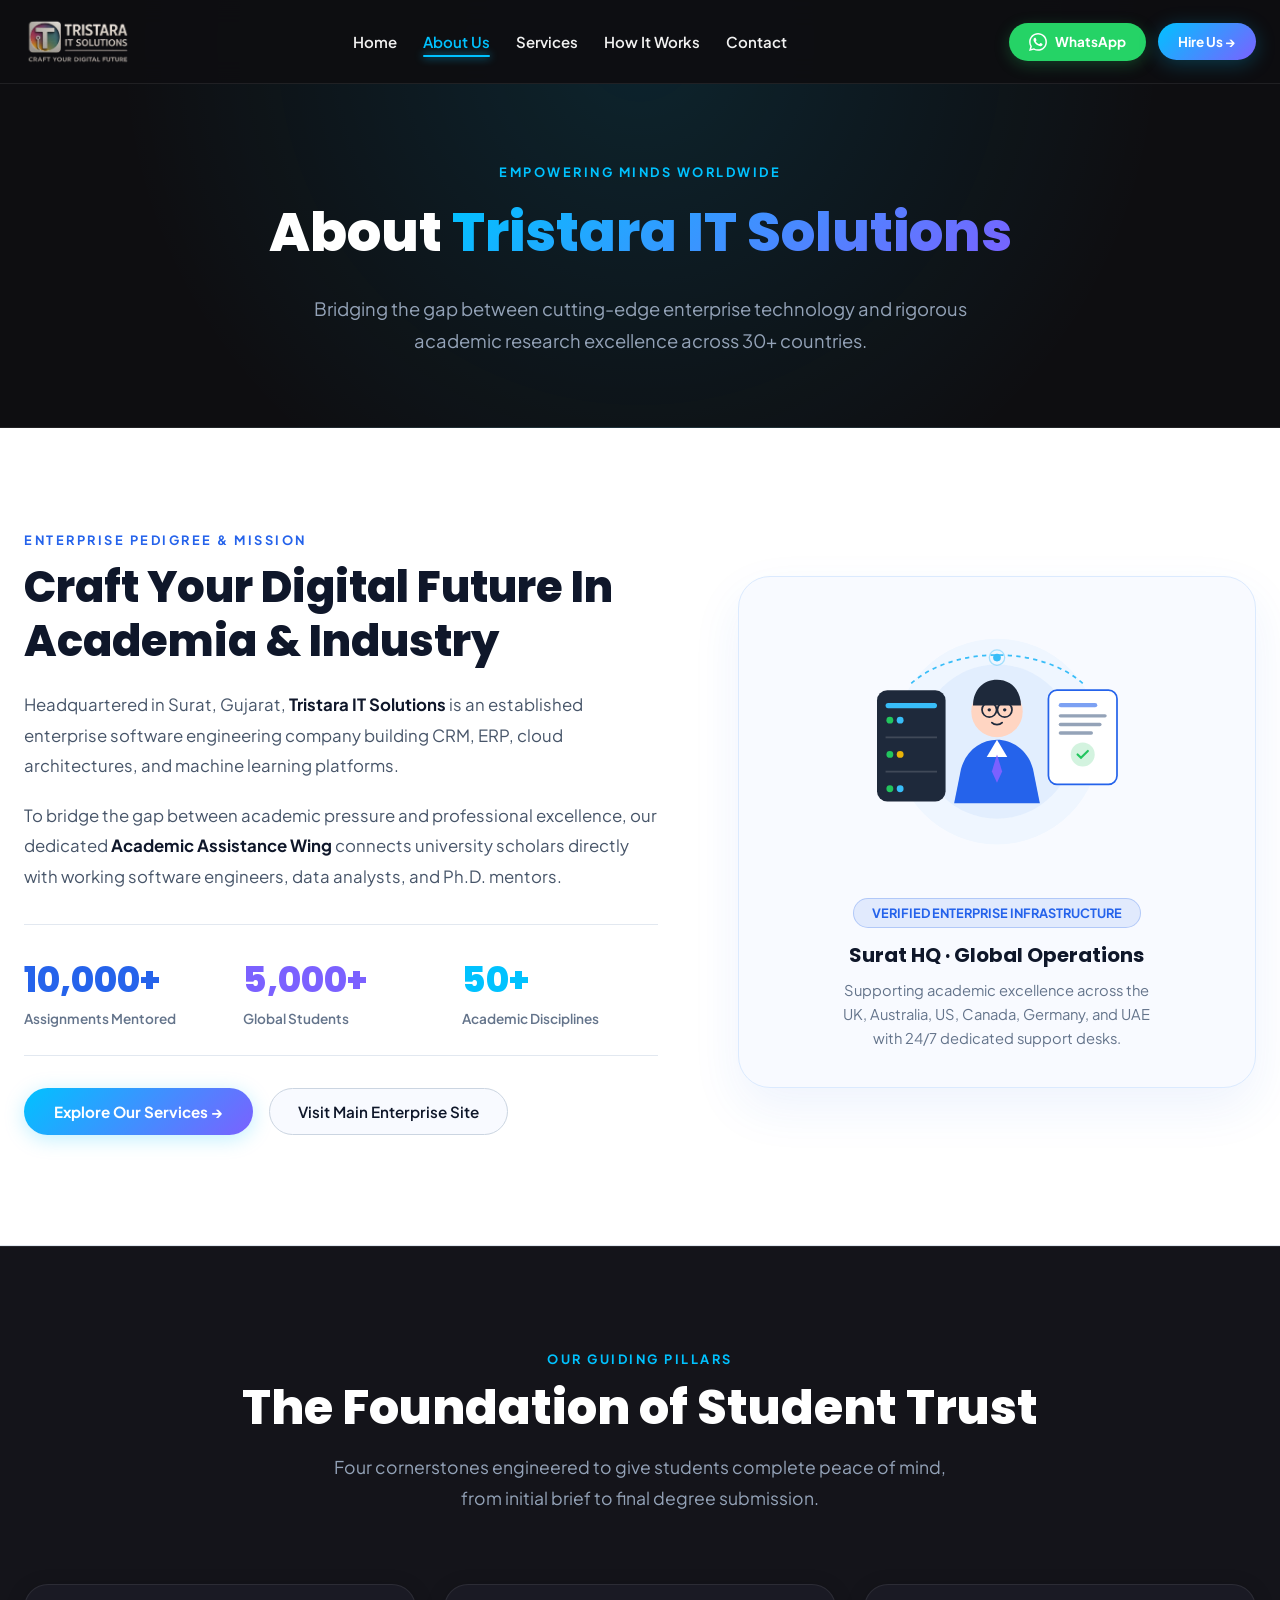
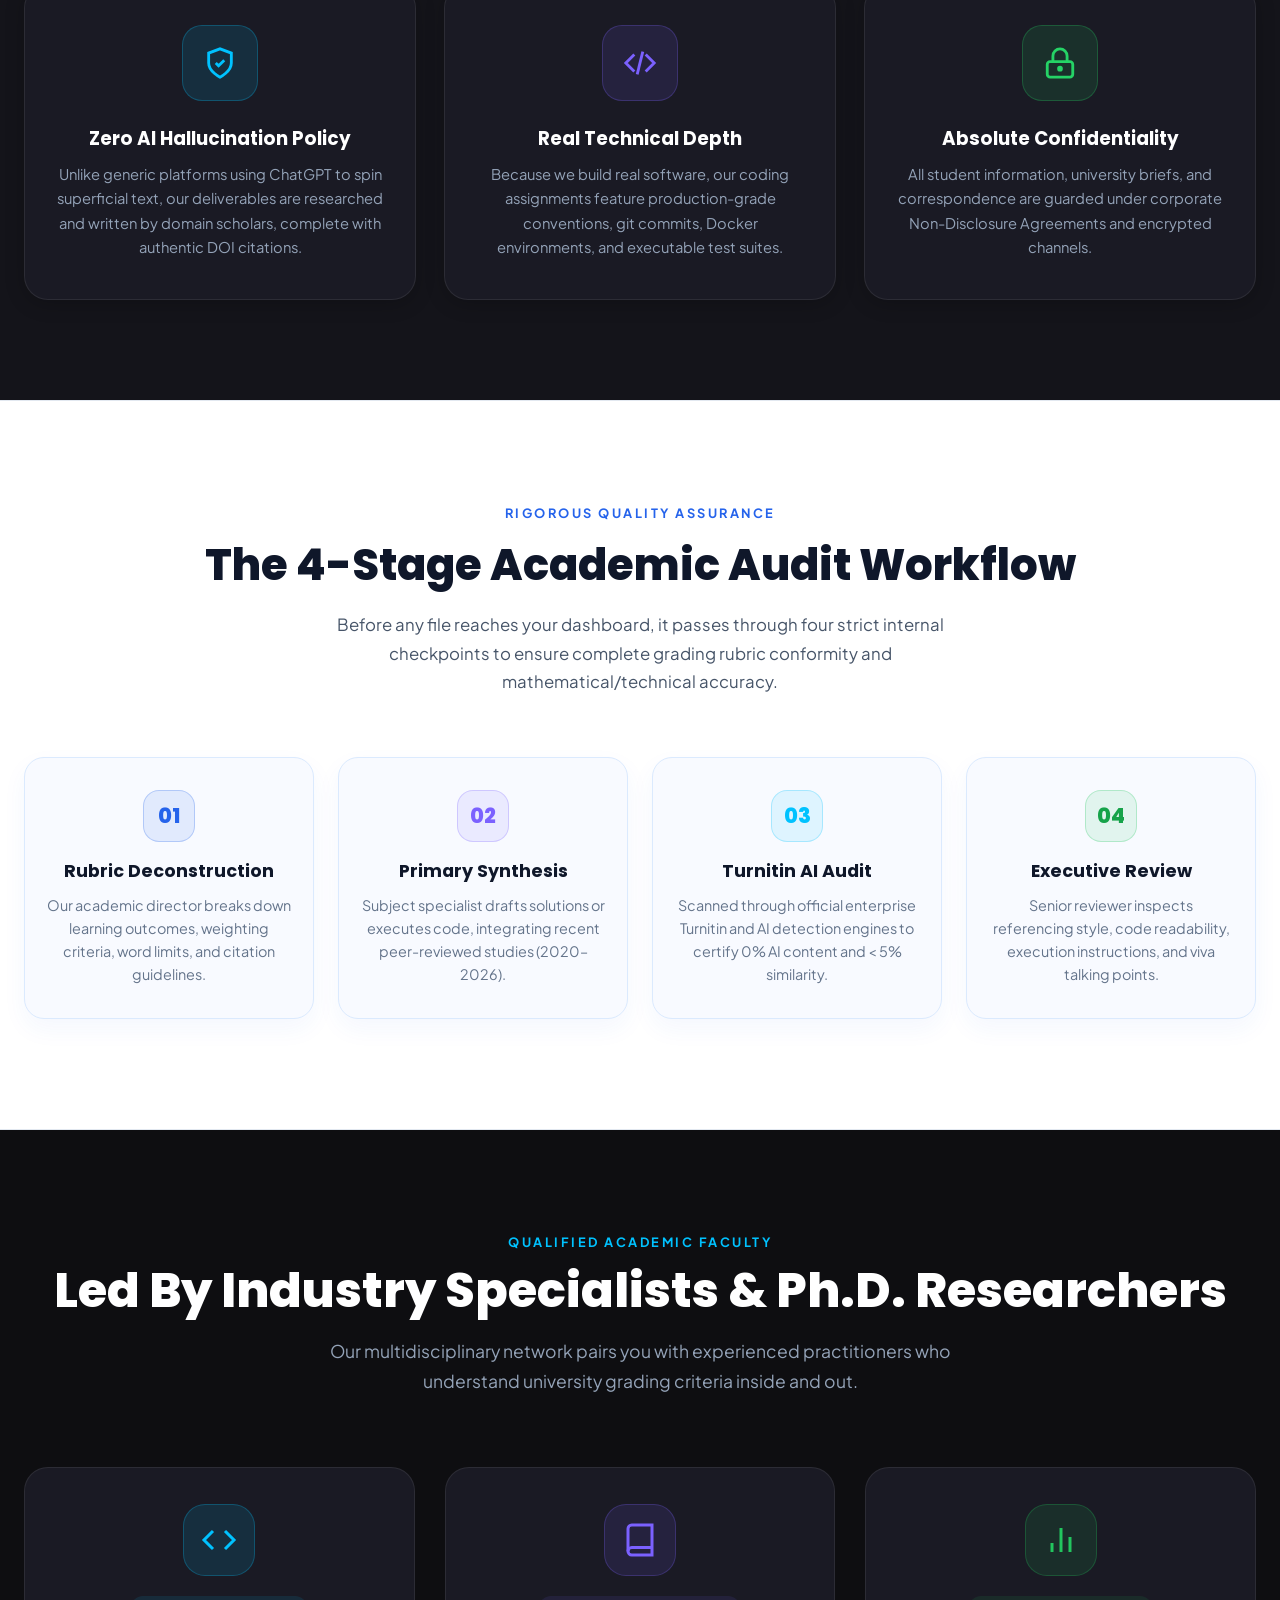
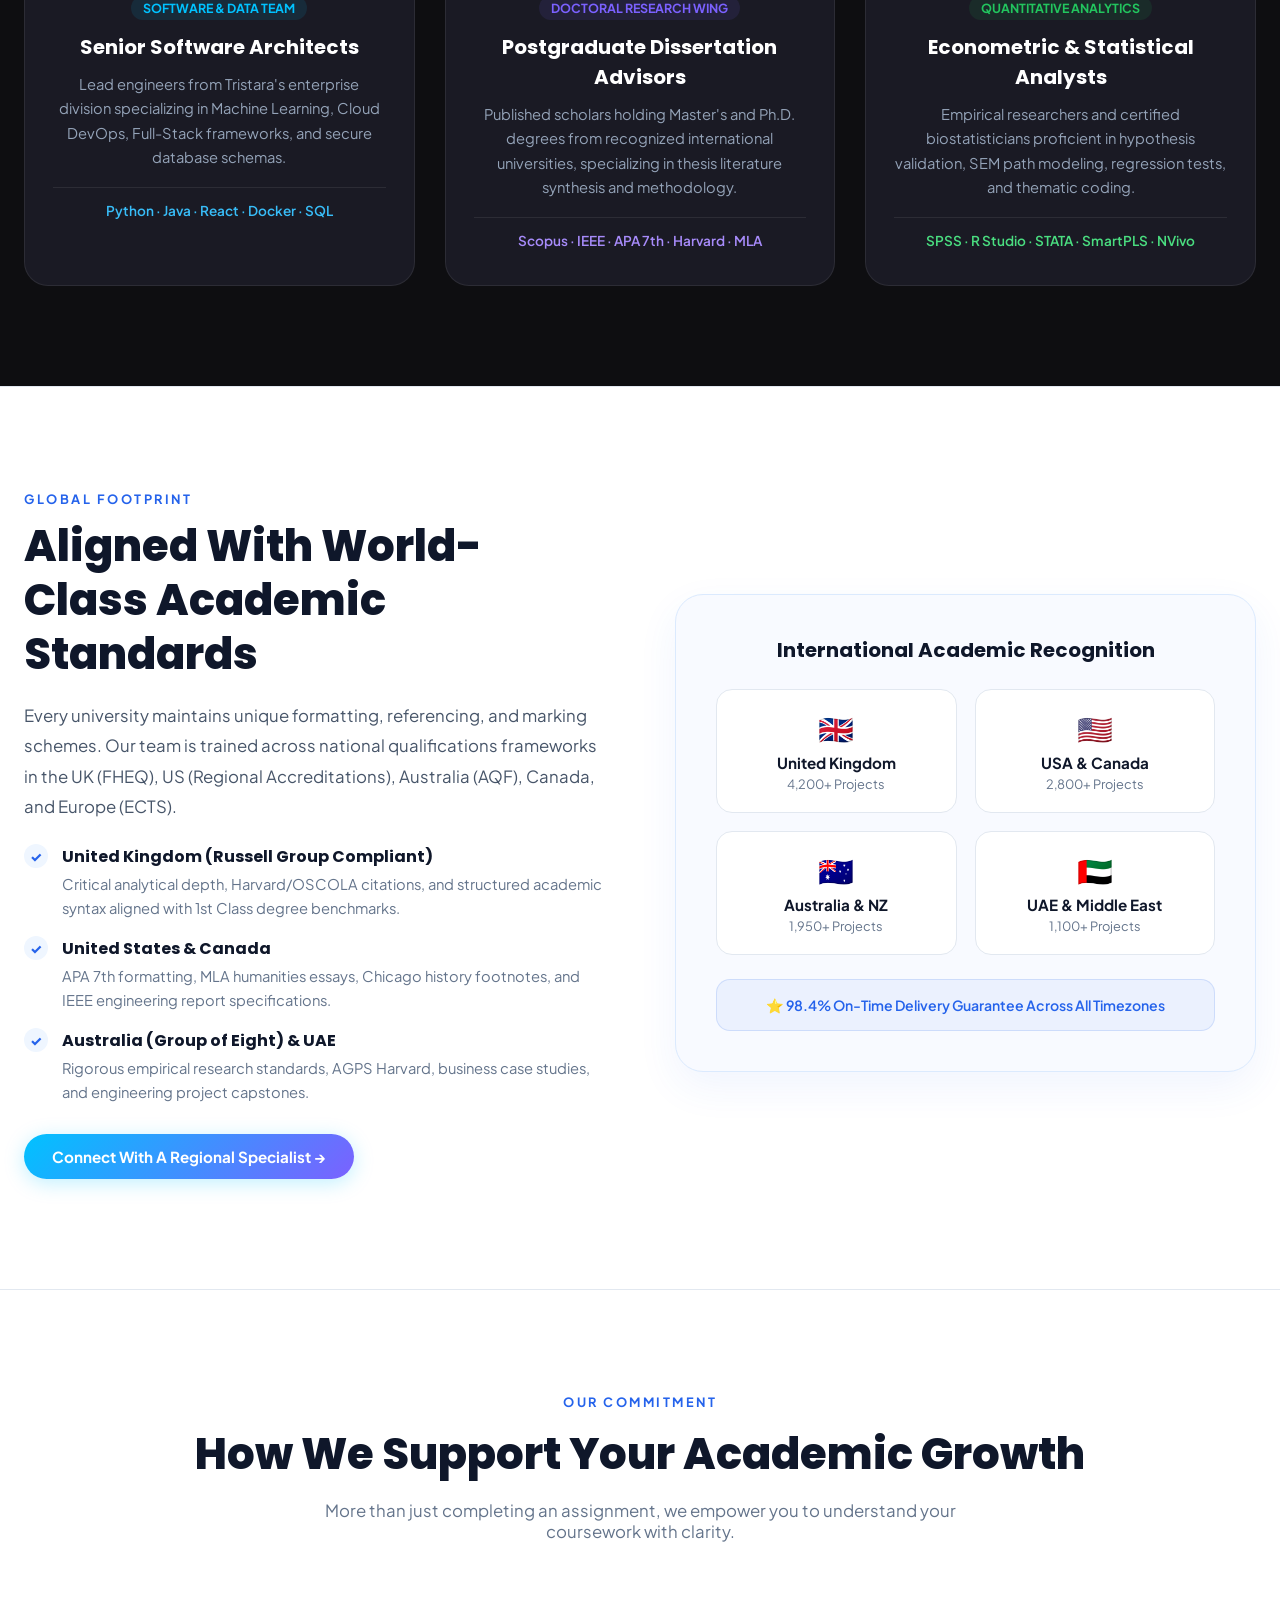
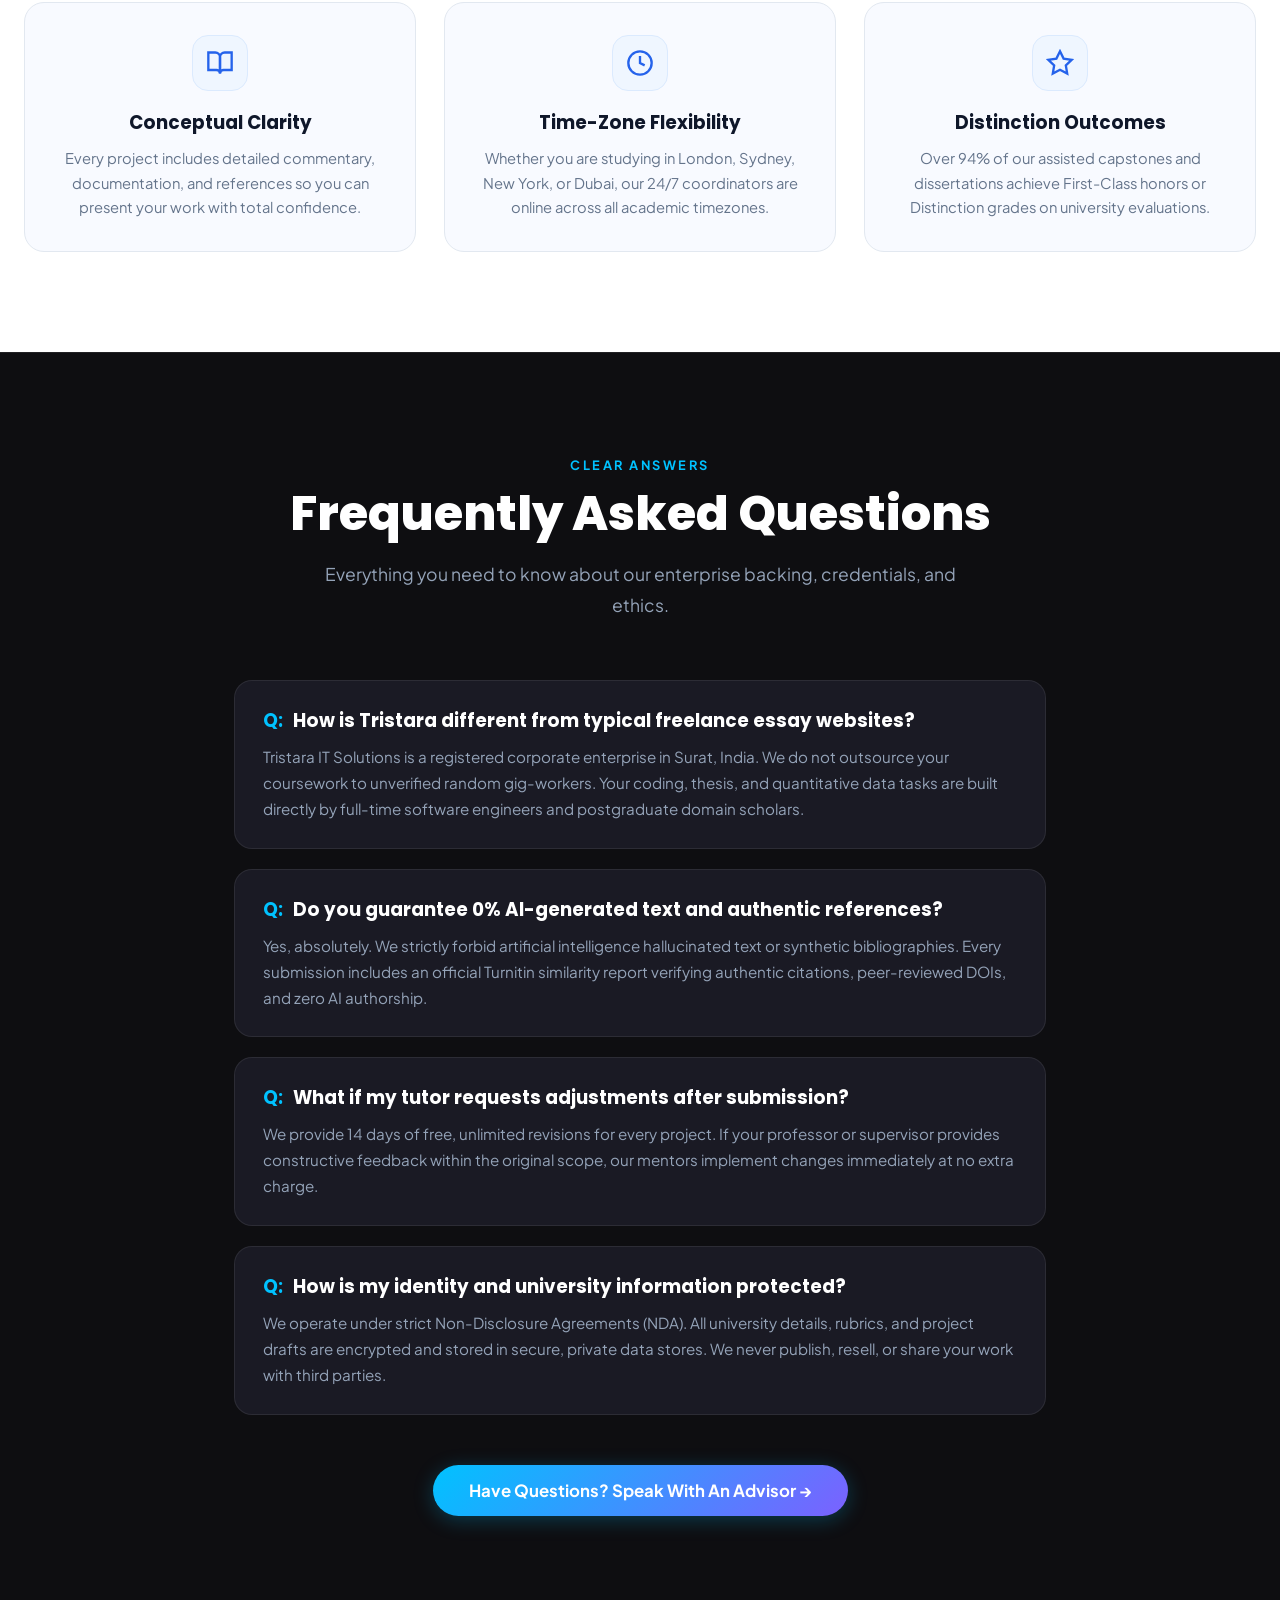
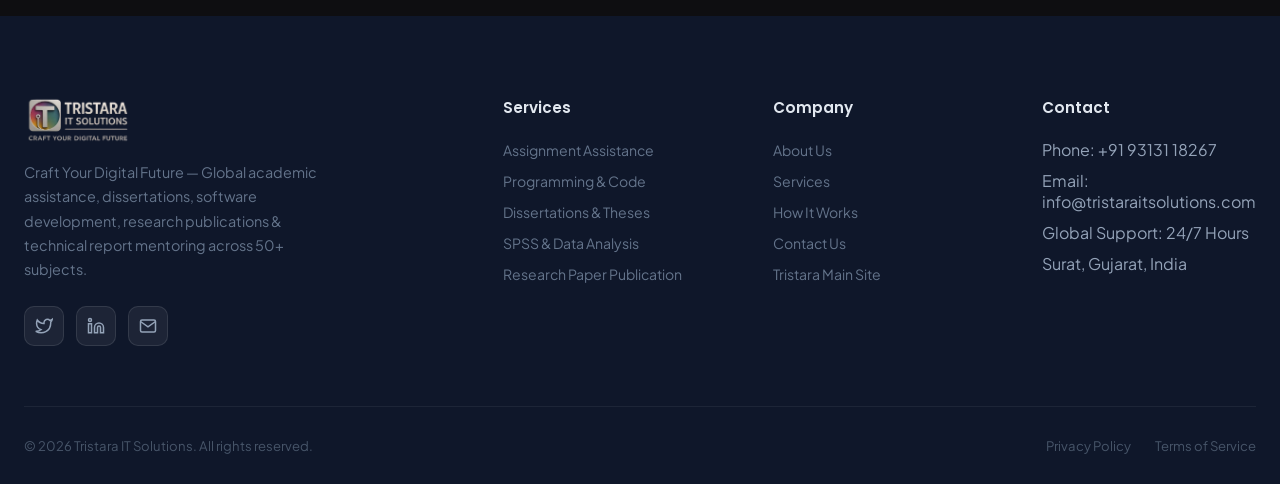
==== commit 315e2405: "about page relocation" ====
--- a/about.html
+++ b/about.html
@@ -25,9 +25,9 @@
     </a>
     <div class="nav-links">
       <a href="index.html">Home</a>
+      <a href="about.html" class="active">About Us</a>
       <a href="services.html">Services</a>
       <a href="how-it-works.html">How It Works</a>
-      <a href="about.html" class="active">About Us</a>
       <a href="contact.html">Contact</a>
     </div>
 
@@ -55,9 +55,9 @@
     </svg>
   </button>
   <a href="index.html" onclick="toggleMobile()">Home</a>
+  <a href="about.html" class="active" onclick="toggleMobile()">About Us</a>
   <a href="services.html" onclick="toggleMobile()">Services</a>
   <a href="how-it-works.html" onclick="toggleMobile()">How It Works</a>
-  <a href="about.html" class="active" onclick="toggleMobile()">About Us</a>
   <a href="contact.html" onclick="toggleMobile()">Contact</a>
   <div style="margin-top: 24px; display: flex; flex-direction: column; gap: 12px;">
     <a href="https://wa.me/919313118267?text=Hi,%20I%20need%20academic%20assignment%20assistance%20from%20Tristara!" target="_blank" class="nav-btn whatsapp-btn" style="justify-content: center;">
--- a/css/style.css
+++ b/css/style.css
@@ -28,6 +28,9 @@
 html {
   scroll-behavior: smooth;
   font-size: 16px;
+  overflow-x: hidden;
+  max-width: 100%;
+  width: 100%;
 }
 
 body {
@@ -35,6 +38,9 @@
   color: #e2e8f0;
   background: var(--bg-dark);
   overflow-x: hidden;
+  max-width: 100%;
+  width: 100%;
+  position: relative;
   -webkit-font-smoothing: antialiased;
 }
 
@@ -1046,15 +1052,10 @@
     justify-content: center;
     padding: 20px 0;
   }
-  .globe-core {
-    width: 130px;
-    height: 130px;
-    margin-bottom: 24px;
+  .globe-center-wrapper {
+    width: 100%;
+    margin-bottom: 20px;
     order: -1;
-  }
-  .globe-icon-svg {
-    width: 50px;
-    height: 50px;
   }
   .orbit-ring {
     display: none;
--- a/css/responsive.css
+++ b/css/responsive.css
@@ -1,9 +1,41 @@
 /* ===================================================
    TRISTARA IT SOLUTIONS — responsive.css
-   Breakpoints, tablet & mobile media queries.
+   Universal responsive framework, viewport normalization,
+   and precision breakpoints for:
+   - Small Mobile: 320px × 568px (iPhone SE/5)
+   - Mobile: 375px × 812px (iPhone X/12/13/14)
+   - Tablet: 768px × 1024px (iPad Portrait)
+   - Laptop / Desktop: 1440px × 900px
    =================================================== */
 
-/* ===== TABLET & LAPTOP (<= 1024px) ===== */
+/* ===== GLOBAL RESPONSIVENESS & OVERFLOW NORMALIZATION ===== */
+html, body {
+  width: 100%;
+  max-width: 100vw;
+  overflow-x: hidden !important;
+  position: relative;
+  margin: 0;
+  padding: 0;
+}
+
+*, *::before, *::after {
+  box-sizing: border-box;
+}
+
+img, svg, canvas, video {
+  max-width: 100%;
+  height: auto;
+}
+
+/* Prevent text from causing horizontal blowout */
+h1, h2, h3, h4, h5, h6, p, a, span, li, th, td {
+  overflow-wrap: break-word;
+  word-wrap: break-word;
+}
+
+/* ===================================================
+   TABLET & LAPTOP (<= 1024px)
+   =================================================== */
 @media (max-width: 1024px) {
   .hero .container {
     grid-template-columns: 1fr;
@@ -16,7 +48,7 @@
   }
 
   .hero-visual {
-    margin-top: 20px;
+    margin-top: 10px;
   }
 
   .hero-trust {
@@ -28,8 +60,8 @@
   }
 
   .step-row {
-    grid-template-columns: 1fr;
-    gap: 40px;
+    grid-template-columns: 1fr !important;
+    gap: 40px !important;
     text-align: center;
   }
 
@@ -48,6 +80,7 @@
 
   .step-content .step-features {
     align-items: center;
+    justify-content: center;
   }
 
   .services-grid {
@@ -73,74 +106,251 @@
 
   .footer-grid {
     grid-template-columns: repeat(2, 1fr);
+    gap: 40px;
   }
 
   .airplane-path-container {
-    display: none;
-  }
-}
-
-/* ===== TABLETS & LARGE PHONES (<= 768px) ===== */
+    display: none !important;
+  }
+}
+
+/* ===================================================
+   SUBPAGES GRIDS & CARDS COLLAPSE (<= 900px)
+   =================================================== */
+@media (max-width: 900px) {
+  .container[style*="grid-template-columns: 1.1fr 0.9fr"],
+  .container[style*="grid-template-columns: 0.9fr 1.1fr"],
+  .container[style*="grid-template-columns: 1fr 1.15fr"],
+  .container[style*="grid-template-columns: 1fr 1fr"],
+  div.step-row[style*="grid-template-columns"] {
+    grid-template-columns: 1fr !important;
+    gap: 36px !important;
+  }
+
+  div.step-row,
+  div[style*="padding: 56px"],
+  div[style*="padding: 44px"],
+  div[style*="padding: 40px"] {
+    padding: 32px 22px !important;
+    border-radius: 22px !important;
+  }
+
+  div[style*="grid-template-columns: repeat(3, 1fr)"] {
+    grid-template-columns: 1fr !important;
+    gap: 24px !important;
+  }
+
+  div[style*="grid-template-columns: repeat(4, 1fr)"] {
+    grid-template-columns: repeat(2, 1fr) !important;
+    gap: 18px !important;
+  }
+}
+
+/* ===================================================
+   TABLETS & LARGE PHONES (<= 768px)
+   Matches iPad 768px × 1024px
+   =================================================== */
 @media (max-width: 768px) {
+  /* --- CLEAN TOP NAVBAR: Logo on left, Hamburger on right --- */
   .nav-links {
-    display: none;
+    display: none !important;
+  }
+
+  /* HIDE top WhatsApp and Hire Us buttons to keep navbar clean and spacious */
+  .navbar .nav-btns-group {
+    display: none !important;
+  }
+
+  .navbar {
+    height: 72px !important;
+  }
+
+  .navbar .container {
+    padding: 0 20px !important;
+    display: flex !important;
+    justify-content: space-between !important;
+    align-items: center !important;
+  }
+
+  .nav-logo-img {
+    height: 38px !important;
+    max-width: 155px !important;
   }
 
   .mobile-toggle {
-    display: block;
+    display: flex !important;
+    align-items: center;
+    justify-content: center;
+    width: 44px;
+    height: 44px;
+    background: rgba(255, 255, 255, 0.05);
+    border: 1px solid rgba(255, 255, 255, 0.12);
+    border-radius: 10px;
+    padding: 8px;
+    cursor: pointer;
+  }
+
+  .mobile-toggle span {
+    width: 22px;
+    height: 2px;
+    background: #ffffff;
+    margin: 4px 0;
+  }
+
+  /* --- HERO SECTION --- */
+  .hero {
+    padding-top: calc(72px + 28px) !important;
+    padding-bottom: 60px !important;
+  }
+
+  .hero h1 {
+    font-size: clamp(2.1rem, 5.5vw, 2.7rem) !important;
+    line-height: 1.2 !important;
+  }
+
+  .floating-el {
+    display: none !important;
+  }
+
+  /* --- SUBPAGES HEADER ADJUSTMENT --- */
+  section[style*="padding: 160px 0 70px"] {
+    padding: 110px 0 45px !important;
+  }
+
+  section[style*="padding: 100px 0"] {
+    padding: 70px 0 !important;
+  }
+
+  /* --- REVEAL ANIMATIONS OVERFLOW GUARD --- */
+  .reveal-left,
+  .reveal-right {
+    transform: translateY(20px) !important;
+  }
+
+  .reveal-left.visible,
+  .reveal-right.visible {
+    transform: translateY(0) !important;
+  }
+
+  /* --- TRUST BAR / STATS STRIP --- */
+  .trust-bar {
+    padding: 40px 0 !important;
   }
 
   .trust-bar .container {
-    grid-template-columns: repeat(2, 1fr);
-    gap: 28px;
-  }
-
+    grid-template-columns: repeat(2, 1fr) !important;
+    gap: 24px !important;
+  }
+
+  /* --- CARDS & SERVICES GRIDS --- */
   .services-grid {
-    grid-template-columns: 1fr;
+    grid-template-columns: 1fr !important;
+    gap: 20px !important;
   }
 
   .why-grid {
-    grid-template-columns: 1fr;
+    grid-template-columns: 1fr !important;
+    gap: 20px !important;
   }
 
   .achieve-grid {
-    grid-template-columns: repeat(2, 1fr);
-  }
-
-  .subjects-orbit {
-    min-height: auto;
-    flex-direction: column;
-    display: flex;
-    flex-wrap: wrap;
-    gap: 12px;
-    justify-content: center;
-    padding: 0 16px;
-  }
-
+    grid-template-columns: repeat(2, 1fr) !important;
+  }
+
+  /* --- SUBJECTS ORBIT STAGE (index.html) --- */
   .orbit-ring {
-    display: none;
+    display: none !important;
+    width: 0 !important;
+    height: 0 !important;
+  }
+
+  .subjects-orbit-stage {
+    min-height: auto !important;
+    max-width: 100% !important;
+    width: 100% !important;
+    display: flex !important;
+    flex-wrap: wrap !important;
+    justify-content: center !important;
+    align-items: center !important;
+    gap: 10px !important;
+    padding: 24px 8px !important;
+    overflow: hidden !important;
+  }
+
+  .globe-center-wrapper {
+    width: 100% !important;
+    order: -1 !important;
+    margin-bottom: 20px !important;
+    display: flex !important;
+    flex-direction: column !important;
+    align-items: center !important;
+    justify-content: center !important;
   }
 
   .subject-node {
-    position: relative !important;
+    position: static !important;
     top: auto !important;
     left: auto !important;
     right: auto !important;
     bottom: auto !important;
     transform: none !important;
+    display: inline-flex !important;
+    margin: 4px !important;
+    padding: 8px 18px !important;
+    font-size: 0.85rem !important;
+  }
+
+  .subject-node:hover,
+  .subject-node.sn-cs:hover,
+  .subject-node.sn-ds:hover,
+  .subject-node.sn-fin:hover {
+    transform: translateY(-2px) !important;
+  }
+
+  /* --- COMPARISON TABLE (services.html) --- */
+  .table-scroll-hint {
+    display: block !important;
+  }
+
+  .comparison-table-wrapper {
+    width: 100% !important;
+    max-width: 100% !important;
+    overflow-x: auto !important;
+    -webkit-overflow-scrolling: touch !important;
+    padding: 20px 16px !important;
+    border-radius: 18px !important;
+  }
+
+  .comparison-table-wrapper table {
+    min-width: 620px !important;
+  }
+
+  .comparison-table-wrapper th,
+  .comparison-table-wrapper td {
+    padding: 14px 16px !important;
+    font-size: 0.9rem !important;
+  }
+
+  /* --- CONTACT SECTION & FORM (contact.html) --- */
+  .contact-form {
+    padding: 28px 20px !important;
   }
 
   .form-row {
-    grid-template-columns: 1fr;
-  }
-
-  .contact-form {
-    padding: 28px 20px;
-  }
-
+    grid-template-columns: 1fr !important;
+    gap: 14px !important;
+  }
+
+  /* --- TESTIMONIALS SLIDER --- */
+  .test-card {
+    width: 330px !important;
+    padding: 24px !important;
+  }
+
+  /* --- FOOTER --- */
   .footer-grid {
-    grid-template-columns: 1fr;
-    gap: 40px;
+    grid-template-columns: repeat(2, 1fr) !important;
+    gap: 36px !important;
   }
 
   .footer-bottom {
@@ -150,56 +360,412 @@
   }
 }
 
-/* ===== MOBILE PHONES (<= 480px) ===== */
-@media (max-width: 480px) {
+/* ===================================================
+   MOBILE PHONES & PHABLETS (<= 640px)
+   Matches all mobile devices (iPhone 375px, 390px, 414px, Android)
+   =================================================== */
+@media (max-width: 640px) {
+  .container {
+    padding: 0 16px !important;
+  }
+
+  /* --- HEADER & NAVBAR --- */
+  .navbar {
+    height: 68px !important;
+  }
+
+  .navbar .container {
+    padding: 0 16px !important;
+  }
+
+  .nav-logo-img {
+    height: 36px !important;
+    max-width: 148px !important;
+  }
+
+  .mobile-toggle {
+    width: 42px !important;
+    height: 42px !important;
+  }
+
+  /* --- HERO TYPOGRAPHY & BUTTONS --- */
+  .hero {
+    padding-top: calc(68px + 22px) !important;
+    padding-bottom: 50px !important;
+    min-height: auto !important;
+  }
+
+  .hero h1 {
+    font-size: 2.1rem !important;
+    line-height: 1.2 !important;
+    margin-bottom: 16px !important;
+  }
+
+  .hero p {
+    font-size: 1rem !important;
+    line-height: 1.65 !important;
+    margin-bottom: 26px !important;
+  }
+
+  .hero-badge {
+    font-size: 0.75rem !important;
+    padding: 6px 14px !important;
+    width: 100% !important;
+    justify-content: center !important;
+    text-align: center !important;
+  }
+
+  /* STACK BUTTONS ON MOBILE FOR EASY THUMB CLICKING */
+  .hero-buttons {
+    flex-direction: column !important;
+    width: 100% !important;
+    gap: 12px !important;
+    margin-bottom: 36px !important;
+  }
+
+  .hero-buttons a,
+  .btn-primary,
+  .btn-secondary,
+  .btn-grad {
+    width: 100% !important;
+    justify-content: center !important;
+    text-align: center !important;
+    padding: 13px 20px !important;
+    font-size: 0.95rem !important;
+  }
+
+  .hero-trust {
+    gap: 14px !important;
+    justify-content: space-around !important;
+    padding-top: 22px !important;
+  }
+
+  .trust-item {
+    gap: 8px !important;
+  }
+
+  .trust-icon {
+    width: 36px !important;
+    height: 36px !important;
+    border-radius: 10px !important;
+  }
+
+  .trust-icon svg {
+    width: 17px !important;
+    height: 17px !important;
+  }
+
+  .trust-text .trust-number {
+    font-size: 1.05rem !important;
+  }
+
+  .trust-text .trust-label {
+    font-size: 0.74rem !important;
+  }
+
+  /* --- SECTION HEADINGS & PADDINGS --- */
+  .section-title, h2 {
+    font-size: 1.75rem !important;
+    line-height: 1.25 !important;
+  }
+
+  .section-desc {
+    font-size: 0.95rem !important;
+    line-height: 1.65 !important;
+  }
+
+  h3 {
+    font-size: 1.22rem !important;
+  }
+
+  /* --- ALL SUBPAGE CARDS & CHECKLIST LISTS --- */
+  .step-row,
+  div[style*="padding: 56px"],
+  div[style*="padding: 44px"],
+  div[style*="padding: 40px"] {
+    padding: 24px 16px !important;
+    border-radius: 18px !important;
+    gap: 22px !important;
+  }
+
+  /* Collapse 2-col checklist lists to 1 column so text doesn't fragment */
+  ul[style*="grid-template-columns: 1fr 1fr"],
+  div[style*="grid-template-columns: 1fr 1fr"] {
+    grid-template-columns: 1fr !important;
+    gap: 10px !important;
+  }
+
+  /* 4-card grids and trust bar collapse */
+  div[style*="grid-template-columns: repeat(4, 1fr)"] {
+    grid-template-columns: 1fr !important;
+    gap: 16px !important;
+  }
+
+  /* 3-metric counter on about.html collapses cleanly */
+  div[style*="grid-template-columns: repeat(3, 1fr)"] {
+    grid-template-columns: 1fr !important;
+    gap: 18px !important;
+    text-align: center !important;
+  }
+
   .achieve-grid {
-    grid-template-columns: 1fr;
+    grid-template-columns: 1fr !important;
   }
 
   .trust-bar .container {
-    grid-template-columns: 1fr;
-  }
-
-  .hero-buttons {
-    flex-direction: column;
-    width: 100%;
-  }
-
-  .hero-buttons a {
-    width: 100%;
-    justify-content: center;
-  }
-
+    grid-template-columns: 1fr !important;
+    gap: 20px !important;
+  }
+
+  /* --- DIGITAL EARTH SPHERE SCALE --- */
+  .digital-earth-sphere {
+    width: 92px !important;
+    height: 92px !important;
+  }
+
+  .globe-outside-pill {
+    padding: 5px 14px !important;
+    margin-top: 10px !important;
+  }
+
+  .outside-pill-title {
+    font-size: 0.75rem !important;
+  }
+
+  .outside-pill-sub {
+    font-size: 0.68rem !important;
+  }
+
+  .subject-node {
+    font-size: 0.8rem !important;
+    padding: 7px 14px !important;
+    margin: 3px !important;
+  }
+
+  /* --- TESTIMONIALS SLIDER --- */
   .test-card {
-    width: 300px;
-    padding: 24px;
-  }
-}
-
-/* Tablet & Mobile Grid Fixes for Subpages */
-@media (max-width: 900px) {
-  .container[style*="grid-template-columns: 1.1fr 0.9fr"],
-  .container[style*="grid-template-columns: 1fr 1.15fr"],
-  .container[style*="grid-template-columns: 1fr 1fr"] {
-    grid-template-columns: 1fr !important;
-    gap: 48px !important;
-  }
-
-  div[style*="grid-template-columns: repeat(3, 1fr)"] {
-    grid-template-columns: 1fr !important;
-    gap: 24px !important;
-  }
-
-  div[style*="grid-template-columns: repeat(4, 1fr)"] {
-    grid-template-columns: repeat(2, 1fr) !important;
-    gap: 20px !important;
-  }
-}
-
-@media (max-width: 600px) {
-  div[style*="grid-template-columns: repeat(4, 1fr)"] {
-    grid-template-columns: 1fr !important;
-    gap: 18px !important;
-  }
-}
-
+    width: 290px !important;
+    padding: 22px 18px !important;
+  }
+
+  /* --- COMPARISON TABLE WRAPPER --- */
+  .comparison-table-wrapper {
+    padding: 16px 12px !important;
+  }
+
+  /* --- CONTACT FORM --- */
+  .contact-form {
+    padding: 22px 16px !important;
+    border-radius: 18px !important;
+  }
+
+  .form-group input,
+  .form-group select,
+  .form-group textarea {
+    padding: 12px 14px !important;
+    font-size: 0.92rem !important;
+  }
+
+  /* --- FOOTER --- */
+  .footer-grid {
+    grid-template-columns: 1fr !important;
+    gap: 28px !important;
+    text-align: center !important;
+  }
+
+  .footer-brand p {
+    margin: 0 auto !important;
+  }
+
+  .footer-social {
+    justify-content: center !important;
+  }
+}
+
+/* ===================================================
+   SMALL MOBILE PHONES (<= 360px)
+   Matches iPhone 5 / SE 1st gen: 320px × 568px
+   =================================================== */
+@media (max-width: 360px) {
+  .container {
+    padding: 0 10px !important;
+  }
+
+  .navbar .container {
+    padding: 0 10px !important;
+  }
+
+  .nav-logo-img {
+    height: 32px !important;
+    max-width: 135px !important;
+  }
+
+  .mobile-toggle {
+    width: 38px !important;
+    height: 38px !important;
+    padding: 6px !important;
+  }
+
+  .hero h1 {
+    font-size: 1.68rem !important;
+    line-height: 1.22 !important;
+  }
+
+  .hero p {
+    font-size: 0.92rem !important;
+  }
+
+  .section-title, h2 {
+    font-size: 1.45rem !important;
+  }
+
+  h3 {
+    font-size: 1.15rem !important;
+  }
+
+  .step-row,
+  div[style*="padding: 56px"],
+  div[style*="padding: 44px"],
+  div[style*="padding: 40px"] {
+    padding: 18px 10px !important;
+    border-radius: 16px !important;
+  }
+
+  .digital-earth-sphere {
+    width: 84px !important;
+    height: 84px !important;
+  }
+
+  .subject-node {
+    font-size: 0.72rem !important;
+    padding: 6px 11px !important;
+    gap: 6px !important;
+  }
+
+  .test-card {
+    width: 255px !important;
+    padding: 18px 12px !important;
+  }
+
+  .comparison-table-wrapper {
+    padding: 12px 8px !important;
+  }
+
+  .contact-form {
+    padding: 18px 10px !important;
+  }
+
+  /* Contact Form Phone Selector in tight 320px view */
+  .contact-form select[style*="width: 100px"] {
+    width: 76px !important;
+    font-size: 0.78rem !important;
+    padding: 10px 4px !important;
+  }
+
+  .contact-form input[type="tel"] {
+    font-size: 0.82rem !important;
+    padding: 10px 8px !important;
+  }
+
+  .btn-primary,
+  .btn-secondary,
+  .btn-grad {
+    padding: 11px 14px !important;
+    font-size: 0.88rem !important;
+  }
+}
+
+/* ===================================================
+   SLIDE-OUT MOBILE MENU DRAWER STYLING
+   =================================================== */
+.mobile-menu {
+  position: fixed;
+  top: 0;
+  right: -100%;
+  width: 82%;
+  max-width: 340px;
+  height: 100vh;
+  background: #0e0e11;
+  z-index: 10000;
+  padding: 75px 24px 36px;
+  transition: right 0.35s cubic-bezier(0.16, 1, 0.3, 1);
+  box-shadow: -15px 0 50px rgba(0, 0, 0, 0.7);
+  border-left: 1px solid rgba(255, 255, 255, 0.1);
+  display: flex;
+  flex-direction: column;
+  overflow-y: auto;
+  -webkit-overflow-scrolling: touch;
+}
+
+.mobile-menu.open {
+  right: 0 !important;
+}
+
+.mobile-menu a {
+  display: block;
+  padding: 14px 0;
+  font-family: 'Plus Jakarta Sans', sans-serif;
+  font-weight: 600;
+  font-size: 1.05rem;
+  color: #f1f1f1;
+  border-bottom: 1px solid rgba(255, 255, 255, 0.08);
+  transition: color 0.2s ease;
+  text-decoration: none;
+}
+
+.mobile-menu a:hover,
+.mobile-menu a.active {
+  color: var(--primary);
+}
+
+.mobile-menu .whatsapp-btn {
+  background: #25D366 !important;
+  color: #ffffff !important;
+  font-weight: 700 !important;
+  font-size: 0.95rem !important;
+  border-radius: 50px !important;
+  padding: 13px 20px !important;
+  text-align: center !important;
+  justify-content: center !important;
+  border-bottom: none !important;
+  display: flex !important;
+  align-items: center !important;
+  gap: 8px !important;
+  box-shadow: 0 4px 18px rgba(37, 211, 102, 0.35) !important;
+}
+
+.mobile-menu .hire-btn {
+  background: linear-gradient(135deg, #00C2FF, #7B61FF) !important;
+  color: #ffffff !important;
+  font-weight: 700 !important;
+  font-size: 0.95rem !important;
+  border-radius: 50px !important;
+  padding: 13px 20px !important;
+  text-align: center !important;
+  justify-content: center !important;
+  border-bottom: none !important;
+  display: flex !important;
+  align-items: center !important;
+  gap: 8px !important;
+  box-shadow: 0 4px 18px rgba(0, 194, 255, 0.35) !important;
+}
+
+.mobile-close {
+  position: absolute;
+  top: 22px;
+  right: 22px;
+  background: rgba(255, 255, 255, 0.08);
+  border: 1px solid rgba(255, 255, 255, 0.12);
+  border-radius: 10px;
+  width: 40px;
+  height: 40px;
+  display: flex;
+  align-items: center;
+  justify-content: center;
+  cursor: pointer;
+  transition: background 0.2s ease;
+}
+
+.mobile-close:hover {
+  background: rgba(255, 255, 255, 0.16);
+}
